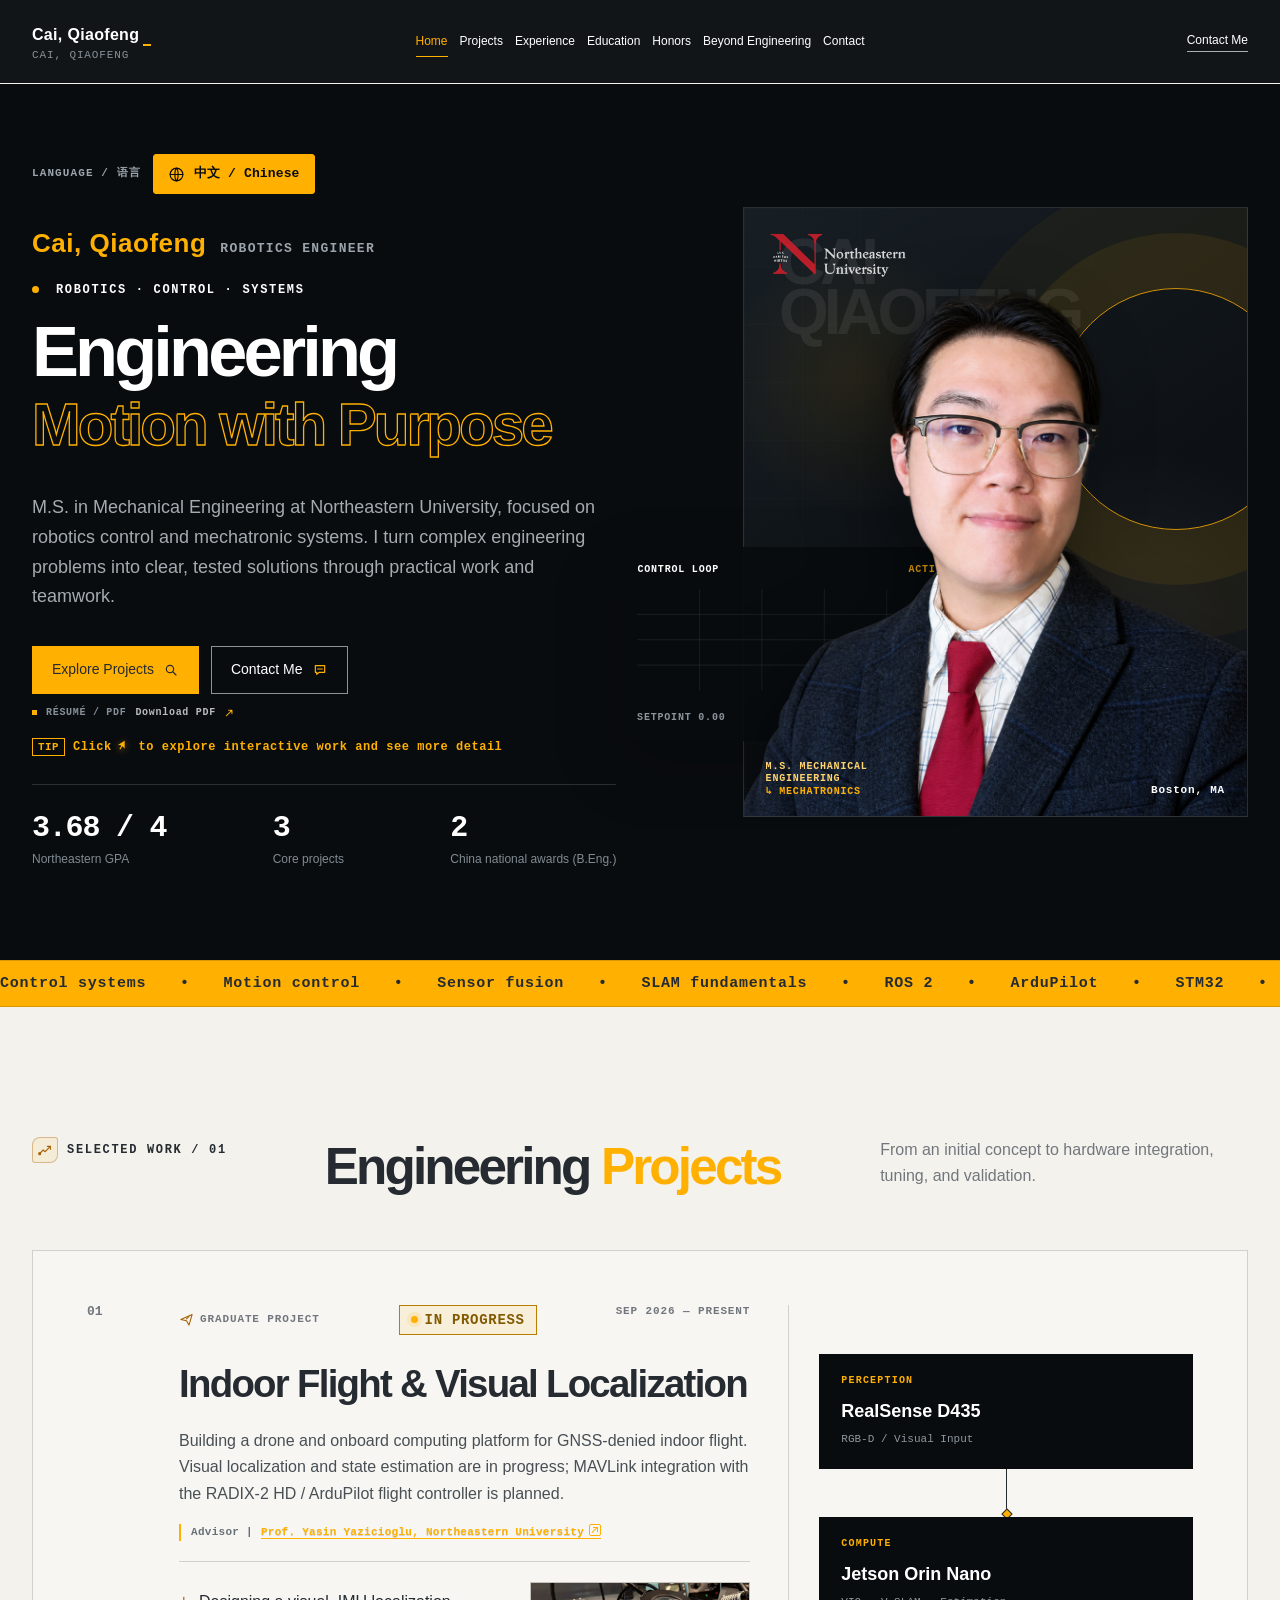
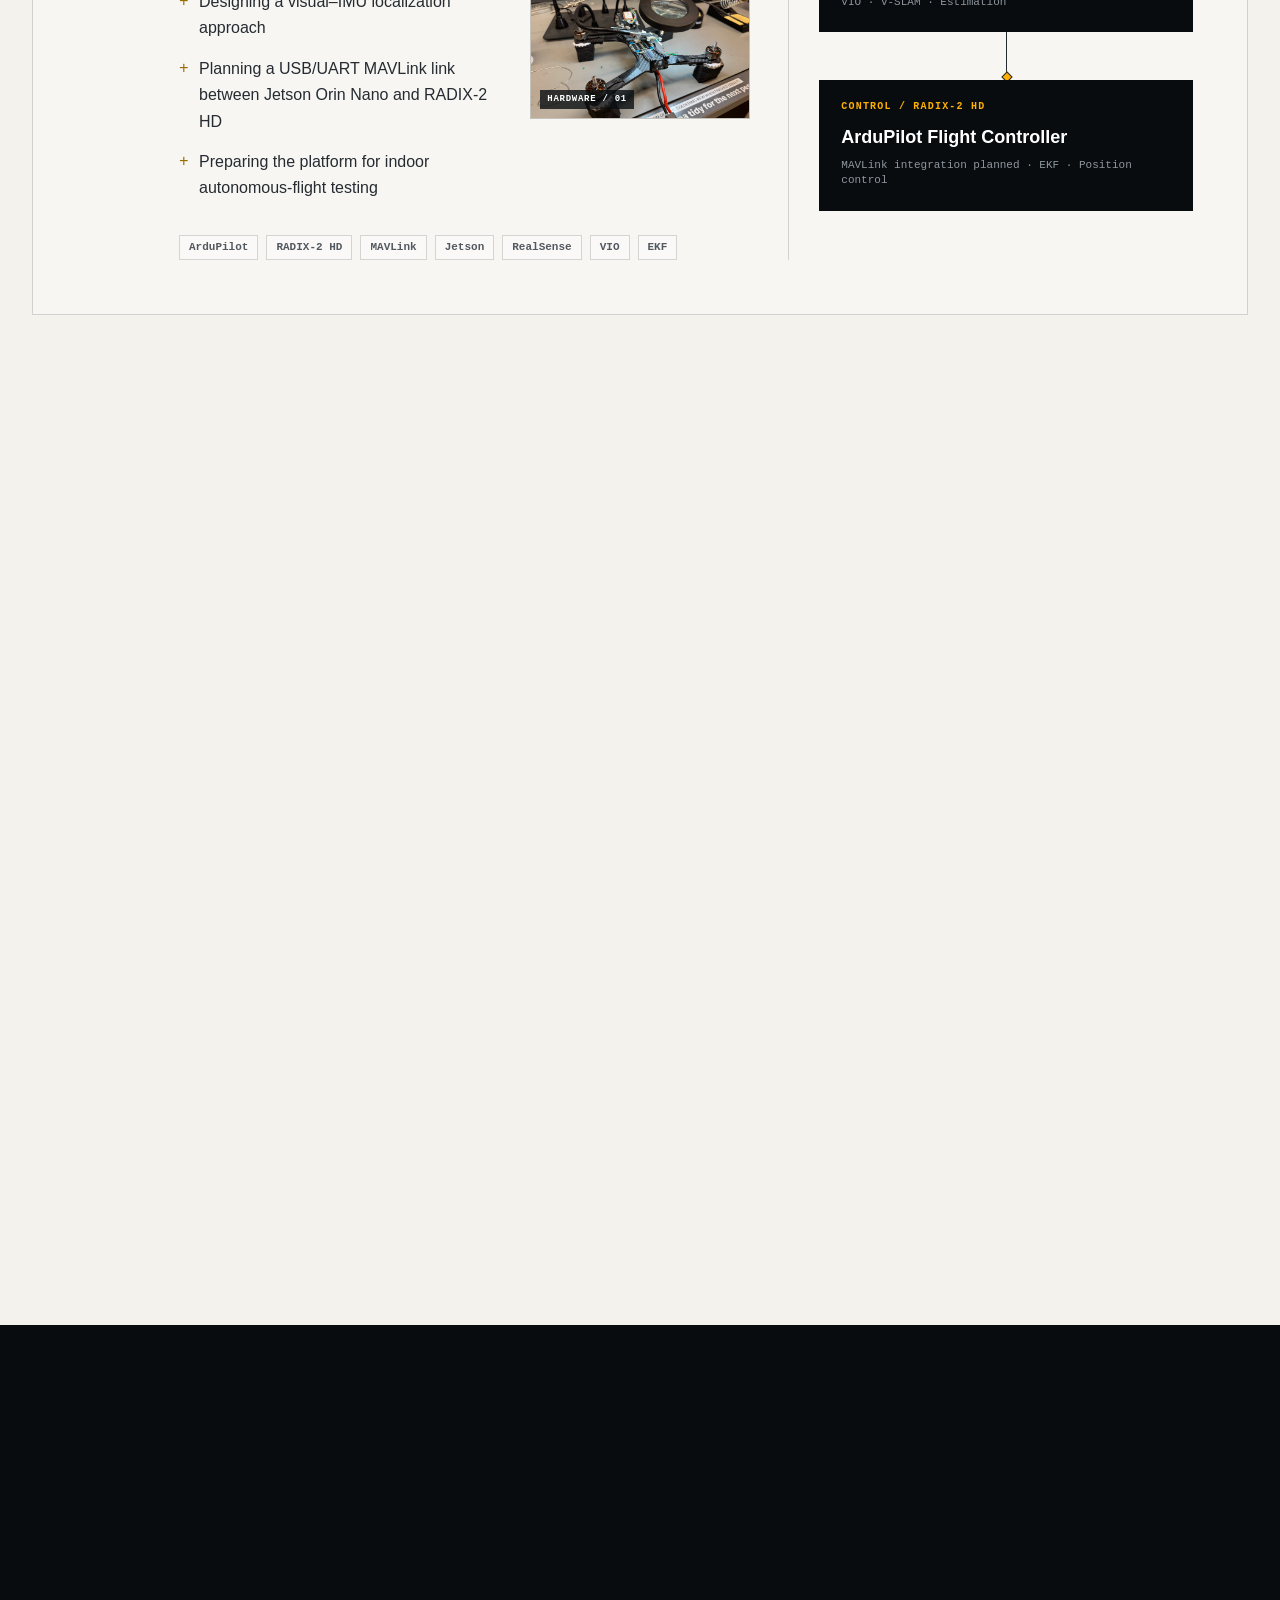
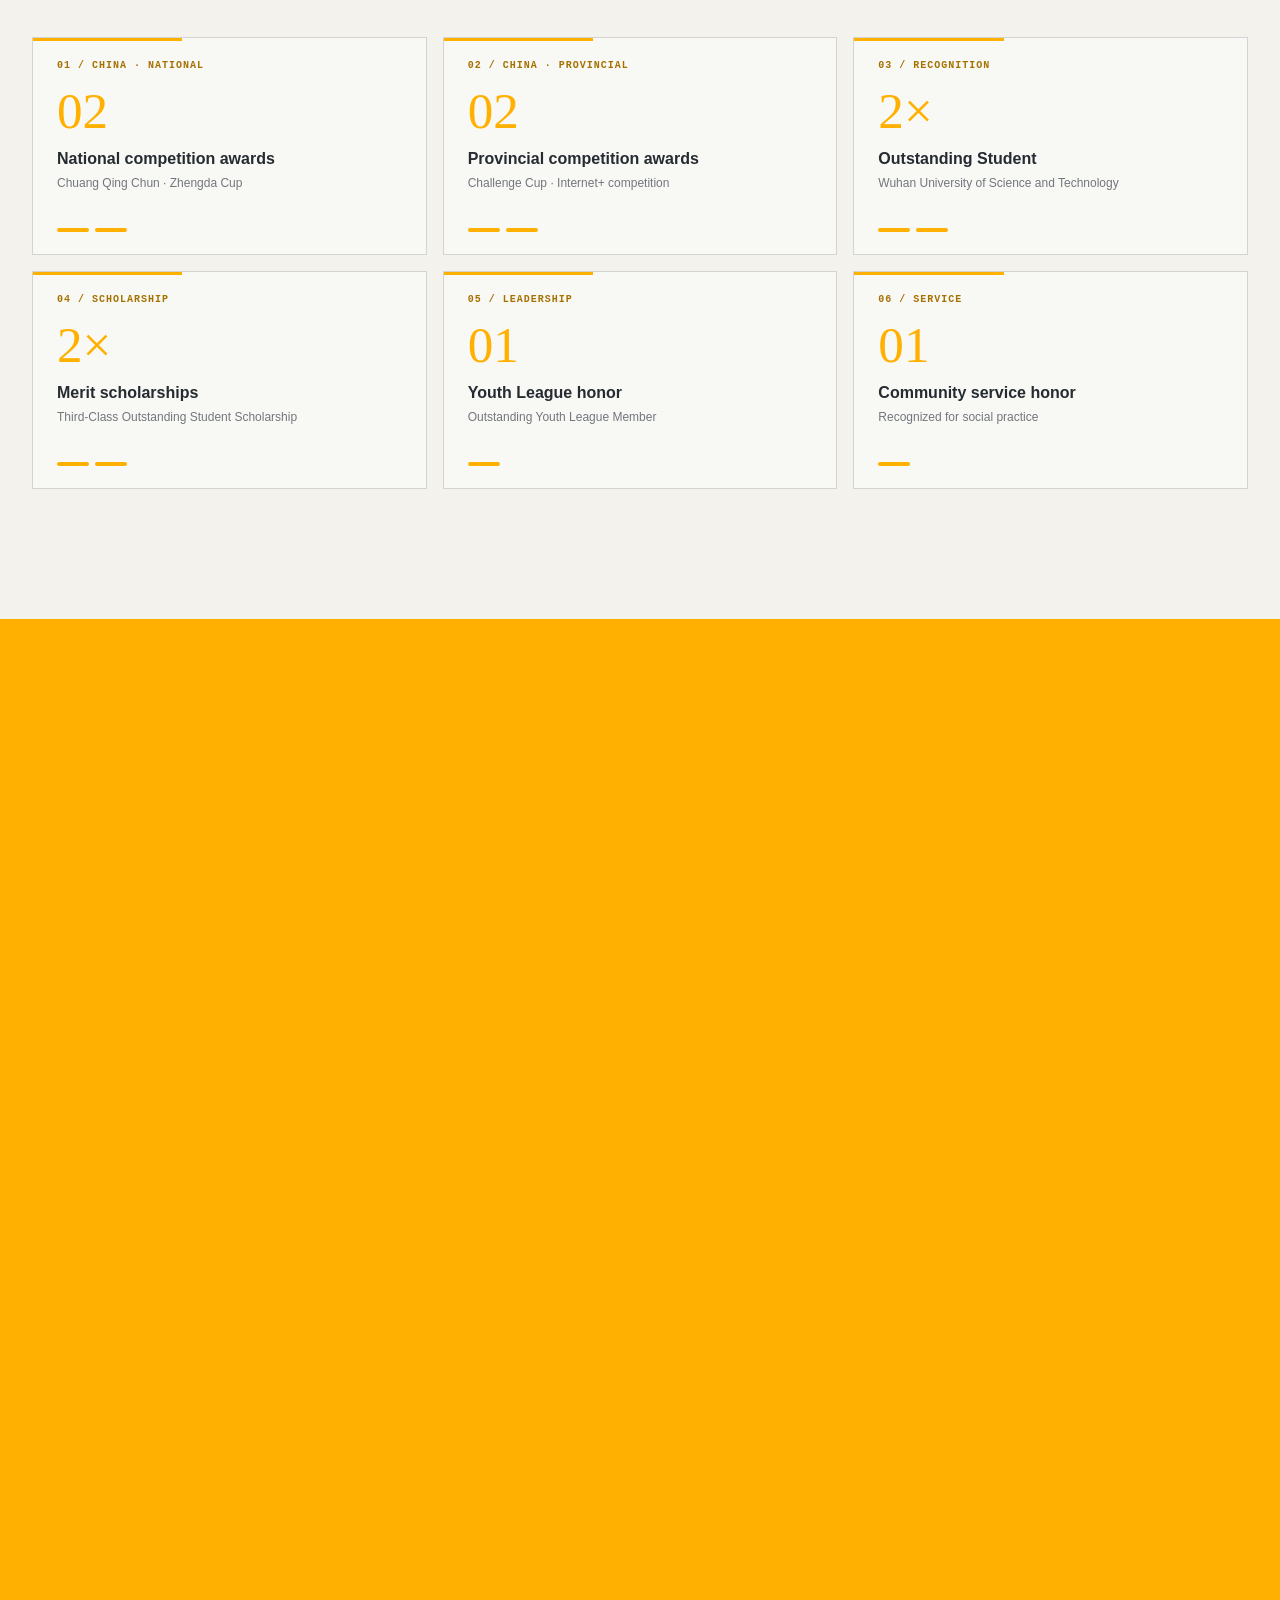
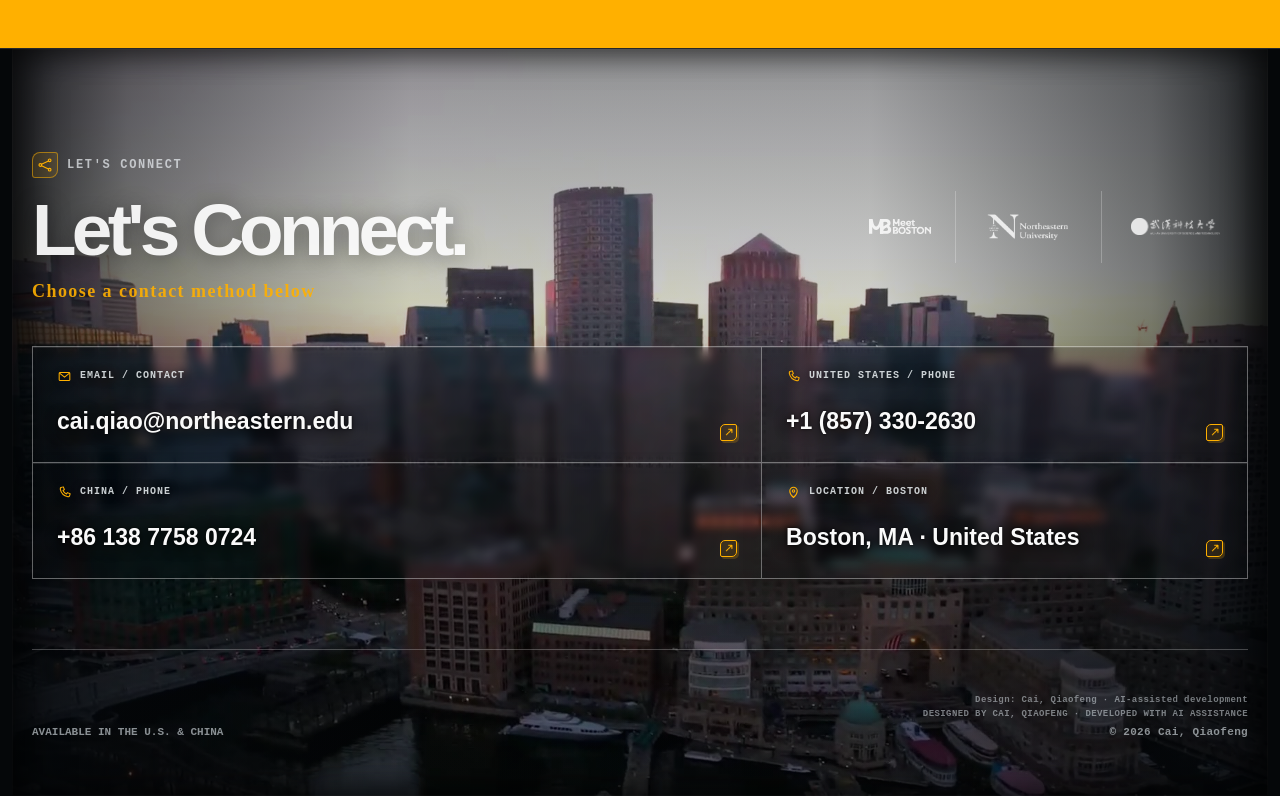
==== en.html @ ed55056d "Fit English honors context and quick facts on mobile" ====
<!DOCTYPE html>

<html lang="en">
<head>
<meta charset="utf-8"/>
<meta content="width=device-width, initial-scale=1" name="viewport"/>
<meta content="#0a0d10" name="theme-color"/>
<meta content="Robotics and engineering portfolio by Cai, Qiaofeng, featuring control systems and embedded hardware." name="description"/>
<title>Cai, Qiaofeng | Robotics Portfolio</title>
<link href="data:image/svg+xml,%3Csvg xmlns='http://www.w3.org/2000/svg' viewBox='0 0 64 64'%3E%3Crect width='64' height='64' rx='14' fill='%230a0d10'/%3E%3Cpath d='M14 38h12l6-20 7 28 5-16h7' fill='none' stroke='%23ffb000' stroke-width='5' stroke-linecap='round' stroke-linejoin='round'/%3E%3C/svg%3E" rel="icon" type="image/svg+xml"/>
<link href="styles.css?v=20261109-language-10" rel="stylesheet"/>
</head>
<body class="language-en">
<div aria-hidden="true" class="scroll-meter"><span></span></div>
<header class="topbar">
<a aria-label="Back to top" class="brand" href="#top">
<span><b class="brand-name">Cai, Qiaofeng</b><i>Cai, Qiaofeng</i></span>
</a>
<nav aria-label="Page navigation">
<a href="#top">Home</a>
<a href="#projects">Projects</a>
<a href="#experience">Experience</a>
<a href="#education">Education</a>
<a href="#awards">Honors</a>
<a href="#skills">Beyond Engineering</a>
<a href="#contact">Contact</a>
</nav>
<a class="contact-link" href="#contact">Contact Me</a>
</header>
<main id="top">
<section class="hero section-shell">
<div class="hero-copy reveal">
<div class="language-choice"><span class="language-choice-label">LANGUAGE / 语言</span><a aria-label="Switch to Chinese / 切换为中文" class="lang-switch" href="index.html" hreflang="zh-CN"><svg aria-hidden="true" viewbox="0 0 24 24"><circle cx="12" cy="12" r="9"></circle><path d="M3 12h18M12 3c-3 3-3 15 0 18M12 3c3 3 3 15 0 18"></path></svg><span>中文 / Chinese</span></a></div>
<p class="hero-name">Cai, Qiaofeng <span>ROBOTICS ENGINEER</span></p>
<p class="eyebrow"><span></span> ROBOTICS · CONTROL · SYSTEMS</p>
<h1>Engineering<br/><em>Motion with Purpose</em></h1>
<p class="hero-lead">M.S. in Mechanical Engineering at Northeastern University, focused on robotics control and mechatronic systems. I turn complex engineering problems into clear, tested solutions through practical work and teamwork.</p>
<div class="hero-actions">
<a class="button button-primary button-icon-link" href="#projects"><span>Explore Projects</span><svg aria-hidden="true" class="button-inline-icon" viewbox="0 0 24 24"><circle cx="10.5" cy="10.5" r="5.5"></circle><path d="m15 15 4.5 4.5"></path></svg></a>
<a aria-label="Jump to contact details" class="button button-ghost button-icon-link" href="#contact"><span>Contact Me</span><svg aria-hidden="true" class="button-inline-icon" viewbox="0 0 24 24"><path d="M5 5.5h14v10H11l-4 3v-3H5Z"></path><path d="M8.5 10.5h7"></path></svg></a>
</div>
<a aria-label="Download résumé PDF" class="resume-download" download="" href="assets/cai-qiaofeng-resume.pdf?v=f336150"><span>RÉSUMÉ / PDF</span><b>Download PDF</b></a>
<p class="hero-interaction-hint"><span class="hero-hint-label">TIP</span><span class="hero-hint-copy">Click<svg aria-hidden="true" class="hero-hint-cursor" viewbox="0 0 24 24"><path d="m5 3.5 13.5 8.5-6.2 1.4 3.3 5.6-2.7 1.6-3.4-5.7-4.5 4.5Z" transform="translate(24 0) scale(-1 1)"></path></svg> to explore interactive work and see more detail</span></p>
<dl class="quick-facts">
<div><dt>3.68 / 4</dt><dd>Northeastern GPA</dd></div>
<div><dt>3</dt><dd>Core projects</dd></div>
<div><dt>2</dt><dd>China national awards (B.Eng.)</dd></div>
</dl>
</div>
<div class="hero-visual reveal" data-delay="120">
<div class="portrait-stage">
<div aria-hidden="true" class="portrait-type"><span>CAI</span><span>QIAOFENG</span></div>
<img alt="Northeastern University" class="hero-school-mark" src="assets/northeastern-hero.png"/>
<div aria-hidden="true" class="portrait-grid"></div>
<img alt="Portrait of Cai, Qiaofeng" class="portrait-cutout" height="1254" src="assets/portrait-cutout.png?v=20260929-27" width="1254"/>
<div class="portrait-caption"><span>M.S. MECHANICAL ENGINEERING<br/><i>↳ MECHATRONICS</i></span><strong>Boston, MA</strong></div>
</div>
<div aria-hidden="true" class="telemetry-card">
<div class="telemetry-head"><span>CONTROL LOOP</span><b>ACTIVE</b></div>
<svg aria-label="Illustrative control-response curve" role="img" viewbox="0 0 320 104">
<path class="grid" d="M0 26H320M0 52H320M0 78H320M64 0V104M128 0V104M192 0V104M256 0V104"></path>
<path class="signal" d="M0 77 C20 77,24 16,44 20 S67 76,88 59 S111 35,132 48 S157 63,177 53 S202 44,222 50 S244 56,263 51 S287 48,320 51"></path>
</svg>
<div class="telemetry-foot"><span>SETPOINT 0.00</span><span>Δ 0.03</span></div>
</div>
</div>
</section>
<section aria-label="Technical keywords" class="ticker">
<div class="ticker-track">
<div class="ticker-group">Control systems <span>•</span> Motion control <span>•</span> Sensor fusion <span>•</span> SLAM fundamentals <span>•</span> ROS 2 <span>•</span> ArduPilot <span>•</span> STM32 <span>•</span> MATLAB / SIMULINK <span>•</span> EKF <span>•</span> IMU <span>•</span> English communication <span>•</span> Teamwork <span>•</span> Presentation design <span>•</span></div>
</div>
</section>
<section class="section-shell content-section" id="projects">
<div class="section-heading reveal">
<p class="eyebrow section-eyebrow"><span aria-hidden="true" class="section-icon"><svg viewbox="0 0 24 24"><path d="M4 17.5 9.2 12l3 2.6L20 6.5"></path><path d="M15.5 6.5H20V11"></path><circle cx="4" cy="17.5" r="1.5"></circle></svg></span>SELECTED WORK / 01</p>
<h2>Engineering <span class="accent-char">Projects</span></h2>
<p>From an initial concept to hardware integration, tuning, and validation.</p>
</div>
<article class="project project-featured reveal">
<div class="project-index">01</div>
<div class="project-copy">
<div class="project-meta"><span class="project-type-label"><svg aria-hidden="true" class="project-type-icon" viewbox="0 0 24 24"><path d="m3 12 18-8-5 17-4-7-9-2Z"></path><path d="m12 11 4-4"></path></svg>Graduate project</span><span class="status-chip">In progress</span><span>Sep 2026 — Present</span></div>
<h3>Indoor Flight &amp; Visual Localization</h3>
<p>Building a drone and onboard computing platform for GNSS-denied indoor flight. Visual localization and state estimation are in progress; MAVLink integration with the RADIX-2 HD / ArduPilot flight controller is planned.</p>
<p class="project-advisor"><span class="advisor-label">Advisor <span aria-hidden="true">|</span></span><a aria-label="View advisor profile" class="advisor-link" href="https://coe.northeastern.edu/people/yazicioglu-yasin/" rel="noopener" target="_blank">Prof. Yasin Yazicioglu, Northeastern University<span aria-hidden="true" class="advisor-action-label"></span></a></p>
<div class="project-detail-grid">
<div class="project-detail-copy">
<ul class="project-points">
<li>Designing a visual–IMU localization approach</li>
<li>Planning a USB/UART MAVLink link between Jetson Orin Nano and RADIX-2 HD</li>
<li>Preparing the platform for indoor autonomous-flight testing</li>
</ul>
</div>
<button aria-label="Open full-size drone photo" class="project-drone-photo" data-project-photo="" type="button">
<img alt="Indoor-flight drone platform on a workbench" loading="lazy" src="assets/project-drone-workbench.jpg"/>
<span aria-hidden="true">HARDWARE / 01</span>
</button>
</div>
<div class="tag-row"><span>ArduPilot</span><span>RADIX-2 HD</span><span>MAVLink</span><span>Jetson</span><span>RealSense</span><span>VIO</span><span>EKF</span></div>
</div>
<div aria-label="Portfolio image or section" class="system-map">
<div class="map-node map-camera"><div class="map-node-head"><small>PERCEPTION</small></div><strong>RealSense D435</strong><i>RGB-D / Visual Input</i></div>
<div class="map-link"><span></span></div>
<div class="map-node map-compute"><div class="map-node-head"><small>COMPUTE</small></div><strong>Jetson Orin Nano</strong><i>VIO · V-SLAM · Estimation</i></div>
<div class="map-link"><span></span></div>
<div class="map-node map-control"><div class="map-node-head"><small>CONTROL / RADIX-2 HD</small></div><strong>ArduPilot Flight Controller</strong><i>MAVLink integration planned · EKF · Position control</i></div>
</div>
</article>
<div class="project-grid">
<article class="project project-media reveal">
<div class="media-frame">
<video controls="" muted="" playsinline="" poster="assets/project-balance.jpg" preload="metadata">
<source src="assets/balance-demo.mp4" type="video/mp4"/>
</video>
<span class="media-label">REAL HARDWARE / DEMO</span>
</div>
<div class="project-copy compact">
<div class="project-meta"><span class="project-type-label"><svg aria-hidden="true" class="project-type-icon" viewbox="0 0 24 24"><path d="M4 15h16"></path><circle cx="7" cy="17" r="2"></circle><circle cx="17" cy="17" r="2"></circle><path d="M8 15 10 9h5l2 6M11 9V6h3"></path></svg>Personal project</span><span class="status-chip">In progress</span><span>02</span></div>
<h3>STM32 Two-Wheel Balancing<span class="robot-title-word">Robot</span></h3>
<p>Using a WHEELTEC B585 platform to study upright PD, speed PI, and steering control. Hardware tuning informs analysis of stability and residual oscillation; Kalman state estimation and autonomous navigation are planned extensions.</p>
<div class="tag-row"><span>STM32 / B585</span><span>PD / PI</span><span>Steering</span><span>Kalman (planned)</span></div>
<span aria-hidden="true" class="balance-stroke-fill"></span>
</div>
</article>
<article class="project project-code reveal" data-delay="100">
<div aria-hidden="true" class="loop-visual">
<div class="loop-label"><span>REFERENCE</span><b>1200 rpm</b></div>
<svg viewbox="0 0 520 220">
<path class="loop-grid" d="M0 44H520M0 88H520M0 132H520M0 176H520M104 0V220M208 0V220M312 0V220M416 0V220"></path>
<path class="loop-target" d="M0 156H84V62H520"></path>
<path class="loop-response" d="M0 156H84 C100 156,100 32,129 38 S157 84,183 67 S215 53,244 61 S280 65,313 62 S360 61,520 62"></path>
</svg>
<div class="loop-legend"><span><i class="target-dot"></i>Target</span><span><i class="response-dot"></i>Response</span></div>
</div>
<div class="project-copy compact">
<div class="project-meta"><span class="project-type-label"><svg aria-hidden="true" class="project-type-icon" viewbox="0 0 24 24"><path d="M7 7h8l2.5 3.5L15 14H7l-2.5-3.5Z"></path><path d="M12 4v3M12 14v6"></path><circle cx="12" cy="17.5" r="1.5"></circle></svg>Course project</span><span>03</span></div>
<h3>DC Motor Closed-Loop Control</h3>
<p>Used Simulink and Arduino for motor-control experiments, from system modeling and parameter tuning to hardware integration, comparing reference and measured responses.</p>
<div class="tag-row"><span>Simulink</span><span>Arduino</span><span>PID</span><span>HIL</span></div>
<div aria-label="Motor-control experiment images; click to enlarge" class="motor-evidence" role="group">
<span aria-hidden="true" class="motor-evidence-label">Test<br/><em>results</em></span>
<button aria-label="Simulink position-control model" class="motor-evidence-thumb" data-evidence-title="Simulink position-control model" data-motor-evidence="" type="button"><img alt="Simulink position-control model" loading="lazy" src="assets/motor-evidence/01-position-control-model.png"/><span aria-hidden="true">01</span></button>
<button aria-label="Potentiometer position response" class="motor-evidence-thumb" data-evidence-title="Potentiometer position response" data-motor-evidence="" type="button"><img alt="Potentiometer position response" loading="lazy" src="assets/motor-evidence/02-potentiometer-position.png"/><span aria-hidden="true">02</span></button>
<button aria-label="Signal Editor position response" class="motor-evidence-thumb" data-evidence-title="Signal Editor position response" data-motor-evidence="" type="button"><img alt="Signal Editor position response" loading="lazy" src="assets/motor-evidence/03-signal-editor-position.png"/><span aria-hidden="true">03</span></button>
<button aria-label="Motor model with error tracking" class="motor-evidence-thumb" data-evidence-title="Motor model with error tracking" data-motor-evidence="" type="button"><img alt="Motor model with error tracking" loading="lazy" src="assets/motor-evidence/04-error-tracking-model.png"/><span aria-hidden="true">04</span></button>
<button aria-label="Potentiometer input and motor speed" class="motor-evidence-thumb" data-evidence-title="Potentiometer input and motor speed" data-motor-evidence="" type="button"><img alt="Potentiometer input and motor speed" loading="lazy" src="assets/motor-evidence/05-potentiometer-speed.png"/><span aria-hidden="true">05</span></button>
<button aria-label="Signal Editor input and speed response" class="motor-evidence-thumb" data-evidence-title="Signal Editor input and speed response" data-motor-evidence="" type="button"><img alt="Signal Editor input and speed response" loading="lazy" src="assets/motor-evidence/06-signal-editor-speed.png"/><span aria-hidden="true">06</span></button>
<button aria-label="Simscape closed-loop model" class="motor-evidence-thumb" data-evidence-title="Simscape closed-loop model" data-motor-evidence="" type="button"><img alt="Simscape closed-loop model" loading="lazy" src="assets/motor-evidence/07-simscape-closed-loop.png"/><span aria-hidden="true">07</span></button>
<button aria-label="Simscape speed-control model" class="motor-evidence-thumb" data-evidence-title="Simscape speed-control model" data-motor-evidence="" type="button"><img alt="Simscape speed-control model" loading="lazy" src="assets/motor-evidence/08-simscape-speed-model.png"/><span aria-hidden="true">08</span></button>
</div>
</div>
</article>
</div>
</section>
<section class="experience-section" id="experience">
<div class="section-shell">
<div class="section-heading light reveal">
<p class="eyebrow section-eyebrow"><span aria-hidden="true" class="section-icon"><svg viewbox="0 0 24 24"><path d="M5 19V8.5l7-4 7 4V19"></path><path d="M3 19h18M8 12h8M8 15h8"></path><path d="M10 8h4"></path></svg></span>INTERNSHIP / 02</p>
<h2>Industry <span class="accent-char">Experience</span></h2>
<p class="experience-summary"><span class="experience-chip">Engineering internship</span><span class="experience-company">Nanjing Future Brain Technology Co., Ltd.</span><span class="experience-date">· 2025.05 — 08</span></p>
</div>
<div class="experience-layout">
<div class="experience-gallery reveal">
<figure class="gallery-main">
<img alt="Multirotor drone during testing" loading="lazy" src="assets/internship-drone.jpg"/>
<figcaption>Multirotor integration and ground testing</figcaption>
</figure>
<figure class="gallery-detail">
<img alt="Pixhawk flight controller and wiring" loading="lazy" src="assets/internship-pixhawk.jpg"/>
<figcaption>Pixhawk interfaces and wiring inspection</figcaption>
</figure>
</div>
<div class="experience-copy reveal" data-delay="120">
<h3>Drone &amp; Mobile-Platform Integration Testing</h3>
<p>Contributed to integration and testing of a solar-panel cleaning drone and built a mobile-robot test platform, supporting flight tuning, sensor connections, data collection, and test records.</p>
<div class="experience-list">
<div tabindex="0"><b>01</b><span>PX4 flight controller and PID tuning</span></div>
<div tabindex="0"><b>02</b><span>IMU, motor driver, and sensor integration</span></div>
<div tabindex="0"><b>03</b><span>Visual edge-localization module testing</span></div>
<div tabindex="0"><b>04</b><span>System validation and test documentation</span></div>
</div>
</div>
</div>
</div>
</section>
<section class="section-shell content-section education-section" id="education">
<div class="section-heading reveal">
<p class="eyebrow section-eyebrow"><span aria-hidden="true" class="section-icon"><svg viewbox="0 0 24 24"><path d="M4 5.5c3.5-1.4 6.1-.8 8 1.1 1.9-1.9 4.5-2.5 8-1.1v13c-3.2-1.2-5.8-.7-8 1.1-2.2-1.8-4.8-2.3-8-1.1Z"></path><path d="M12 6.6v13"></path></svg></span>EDUCATION / 03</p>
<h2>Education &amp; <span class="accent-char">Skills</span></h2>
</div>
<div class="education-grid">
<article class="school-card school-primary reveal">
<video aria-hidden="true" autoplay="" class="education-video" data-src="assets/northeastern-education-loop.mp4" loop="" muted="" playsinline="" poster="assets/northeastern-paws-poster.jpg" preload="metadata" tabindex="-1" webkit-playsinline="true" x-webkit-airplay="allow" x5-playsinline="true" x5-video-player-fullscreen="false" x5-video-player-type="h5"></video>
<div class="school-brand"><img alt="Northeastern University" src="assets/northeastern-hero.png"/></div>
<img alt="Portfolio image or section" class="education-mascot" loading="lazy" src="assets/education-mascot.png"/>
<div class="school-name-row"><p class="school-name-cn">Northeastern University · Boston, MA</p><a class="school-website" href="https://www.northeastern.edu/" rel="noopener" target="_blank">University website</a></div>
<div class="school-ranks">
<span>U.S. News 2027 · National Universities, tied #42</span>
<span>U.S. News 2026 · Graduate Engineering, #34</span>
</div>
<h3>M.S. Mechanical Engineering <small>M.S. Mechanical Engineering</small></h3>
<p class="degree-focus">Mechatronics concentration</p>
<div class="school-row"><span>2024 — 2026 · Boston, MA</span><strong class="gpa-mark">GPA 3.68 / 4 <button class="transcript-link" data-image="assets/transcript-side-by-side.png" type="button">View transcript</button></strong></div>
<div class="course-list">
<span>Control Systems Engineering</span>
<span>Robot Mechanics and Control</span>
<span>Mechatronic Systems</span>
<span>Math Methods for Mechanical Engineering</span>
<span>Mobile Robotics</span>
<span>Electric Drives</span>
<span class="course-current">Robotic Navigation &amp; Sensing <i>In progress</i></span>
</div>
</article>
<article class="school-card school-undergrad reveal" data-delay="80">
<div class="wust-brand"><img alt="Wuhan University of Science and Technology" src="assets/wust-logo.png"/></div>
<p class="wust-name"><span>Wuhan University of Science and Technology</span><span>Wuhan University of Science and Technology</span></p>
<h3>B.Eng. Civil Engineering <small>B.Eng. in Civil Engineering</small></h3>
<div class="school-row"><span>2019 — 2023 · Wuhan</span><strong>Undergraduate</strong></div>
<p class="school-note">Led work across campus media, department and class organizations, building skills in editorial planning, cross-team communication, and project delivery. Applied these skills in competitions, volunteer work, and engineering presentations.</p>
<div aria-label="Undergraduate leadership roles" class="undergrad-roles">
<span>Deputy Director, Campus TV</span><span>Department Communications Officer</span><span>Class Organization Officer</span>
</div>
<div aria-label="Undergraduate achievements" class="undergrad-proof">
<div><strong>2</strong><span>China national awards (B.Eng.)</span></div>
<div><strong>2</strong><span>China provincial awards</span></div>
<div><strong>2×</strong><span>Outstanding student</span></div>
<div><strong>2×</strong><span>Merit scholarships</span></div>
</div>
<div class="engagement-line">
<b>Community</b>
<span>2019 Wuhan Women's Half Marathon volunteer · 2021 rural community program · 2023 Wuhan Marathon volunteer</span>
</div>
</article>
</div>
<section aria-labelledby="coursework-title" class="coursework-panel reveal">
<div class="coursework-heading">
<p class="eyebrow section-eyebrow"><span aria-hidden="true" class="section-icon"><svg viewbox="0 0 24 24"><path d="M4 17.5h16M5 14l4-3.5 3 1.8L19 6"></path><path d="M4 5.5v12"></path><circle cx="19" cy="6" r="1.5"></circle></svg></span>COURSE RESULTS / EECE 5550</p>
<div>
<h3 id="coursework-title">Mobile Robotics <span class="coursework-title-tail">Course Results</span></h3>
<p class="coursework-course">EECE 5550 · Mobile Robotics · MATLAB / Python</p>
</div>
<p class="coursework-lede">Algorithm results from coursework: occupancy-grid planning, 3D point-cloud registration, and state-estimation visualization.</p>
</div>
<div aria-label="Coursework topics" class="coursework-concepts">
<span class="coursework-concept"><svg aria-hidden="true" viewbox="0 0 24 24"><circle cx="4" cy="18" r="1.7"></circle><circle cx="20" cy="5" r="1.7"></circle><path d="M5.5 17.3 9.2 12.6l3 2.2 4.1-6.2h2"></path></svg><b>Path planning</b></span>
<span class="coursework-concept"><svg aria-hidden="true" viewbox="0 0 24 24"><path d="M12 3v18M3 12h18"></path><circle cx="12" cy="12" r="3.2"></circle><path d="m6 7 1.3 1.3M18 16.8l-1.3-1.3M18 7.2l-1.3 1.3M6 16.8l1.3-1.3"></path></svg><b>Point-cloud registration</b></span>
<span class="coursework-concept"><svg aria-hidden="true" viewbox="0 0 24 24"><path d="M4 17.5h16M5 14l4-3.5 3 1.8L19 6"></path><path d="M4 5.5v12"></path><circle cx="19" cy="6" r="1.5"></circle></svg><b>State estimation</b></span>
</div>
<div aria-label="Robotics coursework results; click to enlarge" class="coursework-grid">
<button aria-label="A* occupancy-grid path" class="coursework-card" data-coursework-result="" data-coursework-title="A* occupancy-grid path" type="button">
<span class="coursework-figure"><img alt="A* occupancy-grid path" loading="lazy" src="assets/coursework/astar-occupancy-grid.png"/></span>
<span class="coursework-kicker">PATH PLANNING / A*</span>
<strong>A* Occupancy-Grid Path Planning</strong>
<small>Search from start to goal on an occupancy grid</small>
</button>
<button aria-label="PRM occupancy-grid path" class="coursework-card" data-coursework-result="" data-coursework-title="PRM occupancy-grid path" type="button">
<span class="coursework-figure"><img alt="PRM occupancy-grid path" loading="lazy" src="assets/coursework/prm-final-path.png"/></span>
<span class="coursework-kicker">PROBABILISTIC ROADMAP / PRM</span>
<strong>PRM Probabilistic Roadmap Planning</strong>
<small>A feasible path through the same map</small>
</button>
<button aria-label="ICP 3D point-cloud registration" class="coursework-card" data-coursework-result="" data-coursework-title="ICP 3D point-cloud registration" type="button">
<span class="coursework-figure"><img alt="ICP 3D point-cloud registration" loading="lazy" src="assets/coursework/icp-clean.png"/></span>
<span class="coursework-kicker">POINT-CLOUD REGISTRATION / ICP</span>
<strong>ICP 3D Point-Cloud Registration</strong>
<small>Visualization of two registered point clouds</small>
</button>
</div>
<button aria-label="EKF trajectory estimate and uncertainty" class="coursework-support" data-coursework-result="" data-coursework-title="EKF trajectory estimate and uncertainty" type="button">
<span class="coursework-support-thumb"><img alt="" aria-hidden="true" loading="lazy" src="assets/coursework/ekf-clean.png"/></span>
<span><b>SUPPORTING RESULT · EKF</b><strong>Trajectory Estimate &amp; Uncertainty</strong><small>Simulated ground truth, EKF estimate, and 3σ uncertainty bounds</small></span>
<i aria-hidden="true" class="coursework-support-arrow"></i>
</button>
<p class="coursework-source-note">Based on EECE 5550 Mobile Robotics coursework using course-provided maps and experimental data for algorithm implementation and visualization.</p>
</section>
</section>
<section class="section-shell content-section awards-section" id="awards">
<div class="section-heading reveal">
<p class="eyebrow section-eyebrow"><span aria-hidden="true" class="section-icon"><svg viewbox="0 0 24 24"><circle cx="12" cy="8.5" r="4.5"></circle><path d="m9 12-2 8 5-2 5 2-2-8"></path><path d="m10.2 8.5 1.2 1.2 2.4-2.5"></path></svg></span>UNDERGRADUATE RECOGNITION / 04</p>
<h2>Undergraduate <span class="accent-char">Honors</span></h2>
<div class="awards-summary">
<span class="leadership-marker">LEADERSHIP / COLLABORATION</span>
<p>Undergraduate competition, scholarship, and recognition in China that reflect sustained effort and leadership.</p>
</div>
</div>

<div aria-label="Undergraduate honors in China at a glance" class="honors-dashboard">
<article class="honors-metric"><span class="honors-metric-index">01 / CHINA · NATIONAL</span><strong>02</strong><h3>National competition awards</h3><p>Chuang Qing Chun · Zhengda Cup</p><span aria-hidden="true" class="honors-pips"><i></i><i></i></span></article>
<article class="honors-metric"><span class="honors-metric-index">02 / CHINA · PROVINCIAL</span><strong>02</strong><h3>Provincial competition awards</h3><p>Challenge Cup · Internet+ competition</p><span aria-hidden="true" class="honors-pips"><i></i><i></i></span></article>
<article class="honors-metric"><span class="honors-metric-index">03 / RECOGNITION</span><strong>2×</strong><h3>Outstanding Student</h3><p>Wuhan University of Science and Technology</p><span aria-hidden="true" class="honors-pips"><i></i><i></i></span></article>
<article class="honors-metric"><span class="honors-metric-index">04 / SCHOLARSHIP</span><strong>2×</strong><h3>Merit scholarships</h3><p>Third-Class Outstanding Student Scholarship</p><span aria-hidden="true" class="honors-pips"><i></i><i></i></span></article>
<article class="honors-metric"><span class="honors-metric-index">05 / LEADERSHIP</span><strong>01</strong><h3>Youth League honor</h3><p>Outstanding Youth League Member</p><span aria-hidden="true" class="honors-pips"><i></i></span></article>
<article class="honors-metric"><span class="honors-metric-index">06 / SERVICE</span><strong>01</strong><h3>Community service honor</h3><p>Recognized for social practice</p><span aria-hidden="true" class="honors-pips"><i></i></span></article>
</div>


</section>
<section class="communication-section" id="skills">
<div class="section-shell communication-grid">
<div class="communication-title reveal">
<p class="eyebrow section-eyebrow"><span aria-hidden="true" class="section-icon"><svg viewbox="0 0 24 24"><path d="m6 18 1.6-5.4L16.8 3.4l3.8 3.8-9.2 9.2Z"></path><path d="m14.8 5.4 3.8 3.8M5 20h8"></path></svg></span>BEYOND ENGINEERING / 05</p>
<h2>Clear Ideas. Strong Teams.<br/><em>Thoughtful Design.</em></h2>
</div>
<div class="communication-cards reveal" data-delay="100">
<article class="communication-ppt">
<span>Visual design<br/>VISUAL</span>
<h3>Presentation Design &amp; Storytelling</h3>
<p>Designed a presentation for a participant on CCTV Finance, turning complex ideas into clear, polished visuals.<a aria-label="Portfolio image or section" class="cctv-credit-link" href="https://tv.cctv.com/2020/12/25/VIDEB2uKulIHW8Iu65laqCeZ201225.shtml" rel="noopener noreferrer" target="_blank">View CCTV feature<span aria-hidden="true"></span></a></p>
<div aria-label="Presentation samples" class="ppt-samples">
<button aria-controls="ppt-gallery-dialog-1" aria-haspopup="dialog" class="ppt-sample ppt-sample-ready" data-ppt-gallery-open="ppt-1" type="button">
<img alt="Presentation slide 01" loading="lazy" src="assets/ppt-ev-bike-01.png"/>
<span class="ppt-sample-index">PPT SAMPLE 01</span>
<strong>EV Bikes<br/>Product Design Presentation</strong>
<small>11 slides · Open gallery</small>
<i aria-hidden="true"></i>
</button>
<button aria-controls="ppt-gallery-dialog-2" aria-haspopup="dialog" class="ppt-sample ppt-sample-ready ppt-sample-twitter" data-ppt-gallery-open="ppt-2" type="button">
<img alt="Presentation slide 01" loading="lazy" src="assets/ppt-twitter-ftc-01.png"/>
<span class="ppt-sample-index">PPT SAMPLE 02</span>
<strong>Twitter / FTC<br/>Ethics Presentation</strong>
<small>10 slides · Open gallery</small>
<i aria-hidden="true"></i>
</button>
</div>
</article>
<article><span>Leadership<br/>LEADERSHIP</span><h3>Student Leadership &amp; Team Delivery</h3><p>Served as Deputy Director of Campus TV and in department and class leadership roles, coordinating content, communication, and delivery.</p></article>
<article><span>Teamwork<br/>COLLABORATION</span><h3>Competitions &amp; Community Work</h3><p>Participated in national and provincial competitions, a rural community program, and two marathon volunteer teams.</p></article>
</div>
</div>
<div class="section-shell interest-strip reveal">
<span class="interest-label">Interests<br/><i>INTERESTS</i></span>
<div class="interest-list">
<button aria-controls="photo-gallery" aria-expanded="false" class="interest-trigger" type="button">Photography</button><a class="interest-link" href="https://music.163.com/#/artist?id=52048987" rel="noopener" target="_blank">Music production</a><span>Badminton</span><span>Volleyball</span><span>Soccer</span><span>Fitness</span>
</div>
<div class="photo-gallery" hidden="" id="photo-gallery">
<figure><img alt="Neah Bay, Washington" src="assets/photo-01.jpg"/><figcaption>Neah Bay, WA</figcaption></figure>
<figure><img alt="Neah Bay, Washington" src="assets/photo-03.jpg"/><figcaption>Neah Bay, WA</figcaption></figure>
<figure><img alt="Cape Flattery, Washington" src="assets/photo-02.jpg"/><figcaption>Cape Flattery, WA</figcaption></figure>
<figure><img alt="Cape Flattery, Washington" src="assets/photo-04.jpg"/><figcaption>Cape Flattery, WA</figcaption></figure>
</div>
</div>
</section>
<section class="contact-section" id="contact">
<div class="contact-video-stage">
<video aria-hidden="true" autoplay="" class="contact-video" data-src="assets/boston-contact-fhd-clean.mp4" loop="" muted="" playsinline="" poster="assets/boston-contact-poster.jpg" preload="metadata" tabindex="-1" webkit-playsinline="true" x-webkit-airplay="allow" x5-playsinline="true" x5-video-player-fullscreen="false" x5-video-player-type="h5"></video>
<div class="contact-video-content section-shell">
<div class="contact-heading">
<div class="contact-heading-copy">
<p class="eyebrow section-eyebrow"><span aria-hidden="true" class="section-icon"><svg viewbox="0 0 24 24"><circle cx="5" cy="12" r="2"></circle><circle cx="19" cy="5" r="2"></circle><circle cx="19" cy="19" r="2"></circle><path d="m6.8 11 10.4-5M6.8 13l10.4 5"></path></svg></span>LET'S CONNECT</p>
<h2>Let's Connect.</h2>
<div aria-hidden="true" class="contact-click-hints"><span>Choose a contact method below</span></div>
</div>
<aside aria-label="Boston and university marks" class="contact-affiliations">
<div class="contact-logo-rail">
<span class="contact-logo contact-logo-meet"><img alt="Meet Boston" src="assets/meet-boston-logo.svg"/></span>
<span class="contact-logo contact-logo-northeastern"><img alt="Northeastern University" src="assets/northeastern-logo.png"/></span>
<span class="contact-logo contact-logo-wust"><img alt="Wuhan University of Science and Technology" src="assets/wust-logo.png"/></span>
</div>
</aside>
</div>
<div class="contact-links">
<a class="contact-email" href="mailto:cai.qiao@northeastern.edu"><small><svg aria-hidden="true" class="contact-detail-icon" viewbox="0 0 24 24"><rect height="13" rx="1.5" width="17" x="3.5" y="5.5"></rect><path d="m4.5 7 7.5 6 7.5-6"></path></svg>EMAIL / CONTACT</small><strong>cai.qiao@northeastern.edu</strong><span aria-hidden="true" class="contact-action-label"></span></a>
<a href="tel:+18573302630"><small><svg aria-hidden="true" class="contact-detail-icon" viewbox="0 0 24 24"><path d="M7 3.8 10 3l1.8 4.3-2.2 1.5c1.1 2.5 3.1 4.5 5.6 5.6l1.5-2.2 4.3 1.8-.8 3c-.3 1.2-1.5 2-2.7 1.8C10.7 17.4 6.6 13.3 5.2 6.5 5 5.3 5.8 4.1 7 3.8Z"></path></svg>UNITED STATES / PHONE</small><strong>+1 (857) 330-2630</strong><span aria-hidden="true" class="contact-action-label"></span></a>
<a href="tel:+8613877580724"><small><svg aria-hidden="true" class="contact-detail-icon" viewbox="0 0 24 24"><path d="M7 3.8 10 3l1.8 4.3-2.2 1.5c1.1 2.5 3.1 4.5 5.6 5.6l1.5-2.2 4.3 1.8-.8 3c-.3 1.2-1.5 2-2.7 1.8C10.7 17.4 6.6 13.3 5.2 6.5 5 5.3 5.8 4.1 7 3.8Z"></path></svg>CHINA / PHONE</small><strong>+86 138 7758 0724</strong><span aria-hidden="true" class="contact-action-label"></span></a>
<a class="contact-location" href="https://www-boston-gov.translate.goog/visiting-boston?_x_tr_sl=en&amp;_x_tr_tl=zh-CN&amp;_x_tr_hl=en" rel="noopener" target="_blank"><small><svg aria-hidden="true" class="contact-detail-icon" viewbox="0 0 24 24"><path d="M12 20s6-5.2 6-10.4a6 6 0 1 0-12 0C6 14.8 12 20 12 20Z"></path><circle cx="12" cy="9.5" r="2"></circle></svg>LOCATION / BOSTON</small><strong>Boston, MA · United States</strong><span aria-hidden="true" class="contact-action-label"></span></a>
</div>
<div class="contact-meta">
<span class="contact-availability">AVAILABLE IN THE U.S. &amp; CHINA</span>
<div class="contact-meta-right">
<span class="contact-credit"><span>Design: Cai, Qiaofeng · AI-assisted development</span><span>DESIGNED BY CAI, QIAOFENG · DEVELOPED WITH AI ASSISTANCE</span></span>
<span class="contact-signature">© 2026 Cai, Qiaofeng</span>
</div>
</div>
</div>
</div>
</section>
</main>
<dialog aria-label="Image preview" class="certificate-dialog">
<button aria-label="Close preview" class="dialog-close">×</button>
<div class="dialog-gallery">
<button aria-label="Previous image" class="dialog-gallery-control dialog-gallery-previous" type="button">‹</button>
<img alt="Portfolio image or section" src=""/>
<button aria-label="Next image" class="dialog-gallery-control dialog-gallery-next" type="button">›</button>
<p aria-live="polite" class="dialog-gallery-count"></p>
</div>
</dialog>
<dialog aria-labelledby="ppt-dialog-title-1" class="ppt-dialog is-grid-view" id="ppt-gallery-dialog-1">
<div class="ppt-dialog-shell">
<header class="ppt-dialog-header">
<div>
<p>PPT SAMPLE 01 / 11 SLIDES</p>
<h2 id="ppt-dialog-title-1">EV Bikes · Product Design Presentation</h2>
</div>
<div class="ppt-dialog-actions">
<button class="ppt-dialog-back" type="button">Back to grid</button>
<button aria-label="Close preview" class="ppt-dialog-close" type="button">×</button>
</div>
</header>
<div class="ppt-dialog-canvas">
<div aria-label="Presentation slide 01" class="ppt-slide-grid">
<button class="ppt-slide" data-slide="assets/ppt-ev-bike-01.png" data-slide-alt="EV Bikes 产品设计汇报，第 1 页" type="button"><img alt="Presentation slide 01" loading="lazy" src="assets/ppt-ev-bike-01.png"/><span>01</span></button>
<button class="ppt-slide" data-slide="assets/ppt-ev-bike-02.png" data-slide-alt="EV Bikes 产品设计汇报，第 2 页" type="button"><img alt="Presentation slide 02" loading="lazy" src="assets/ppt-ev-bike-02.png"/><span>02</span></button>
<button class="ppt-slide" data-slide="assets/ppt-ev-bike-03.png" data-slide-alt="EV Bikes 产品设计汇报，第 3 页" type="button"><img alt="Presentation slide 03" loading="lazy" src="assets/ppt-ev-bike-03.png"/><span>03</span></button>
<button class="ppt-slide" data-slide="assets/ppt-ev-bike-04.png" data-slide-alt="EV Bikes 产品设计汇报，第 4 页" type="button"><img alt="Presentation slide 04" loading="lazy" src="assets/ppt-ev-bike-04.png"/><span>04</span></button>
<button class="ppt-slide" data-slide="assets/ppt-ev-bike-05.png" data-slide-alt="EV Bikes 产品设计汇报，第 5 页" type="button"><img alt="Presentation slide 05" loading="lazy" src="assets/ppt-ev-bike-05.png"/><span>05</span></button>
<button class="ppt-slide" data-slide="assets/ppt-ev-bike-06.png" data-slide-alt="EV Bikes 产品设计汇报，第 6 页" type="button"><img alt="Presentation slide 06" loading="lazy" src="assets/ppt-ev-bike-06.png"/><span>06</span></button>
<button class="ppt-slide" data-slide="assets/ppt-ev-bike-07.png" data-slide-alt="EV Bikes 产品设计汇报，第 7 页" type="button"><img alt="Presentation slide 07" loading="lazy" src="assets/ppt-ev-bike-07.png"/><span>07</span></button>
<button class="ppt-slide" data-slide="assets/ppt-ev-bike-08.png" data-slide-alt="EV Bikes 产品设计汇报，第 8 页" type="button"><img alt="Presentation slide 08" loading="lazy" src="assets/ppt-ev-bike-08.png"/><span>08</span></button>
<button class="ppt-slide" data-slide="assets/ppt-ev-bike-09.png" data-slide-alt="EV Bikes 产品设计汇报，第 9 页" type="button"><img alt="Presentation slide 09" loading="lazy" src="assets/ppt-ev-bike-09.png"/><span>09</span></button>
<button class="ppt-slide" data-slide="assets/ppt-ev-bike-10.png" data-slide-alt="EV Bikes 产品设计汇报，第 10 页" type="button"><img alt="Presentation slide 10" loading="lazy" src="assets/ppt-ev-bike-10.png"/><span>10</span></button>
<button class="ppt-slide" data-slide="assets/ppt-ev-bike-11.png" data-slide-alt="EV Bikes 产品设计汇报，第 11 页" type="button"><img alt="Presentation slide 11" loading="lazy" src="assets/ppt-ev-bike-11.png"/><span>11</span></button>
</div>
<figure aria-live="polite" class="ppt-dialog-stage">
<button aria-label="Previous image" class="ppt-stage-nav ppt-stage-previous" type="button">‹</button>
<img alt="" src=""/>
<button aria-label="Next image" class="ppt-stage-nav ppt-stage-next" type="button">›</button>
<figcaption><span class="ppt-stage-number"></span><span>Swipe or use arrows · Click image to return</span></figcaption>
</figure>
</div>
<p class="ppt-dialog-hint">Grid view · Click any slide to enlarge</p>
</div>
</dialog>
<dialog aria-labelledby="ppt-dialog-title-2" class="ppt-dialog is-grid-view" id="ppt-gallery-dialog-2">
<div class="ppt-dialog-shell">
<header class="ppt-dialog-header">
<div>
<p>PPT SAMPLE 02 / 10 SLIDES</p>
<h2 id="ppt-dialog-title-2">Twitter / FTC · Ethics Presentation</h2>
</div>
<div class="ppt-dialog-actions">
<button class="ppt-dialog-back" type="button">Back to grid</button>
<button aria-label="Close preview" class="ppt-dialog-close" type="button">×</button>
</div>
</header>
<div class="ppt-dialog-canvas">
<div aria-label="Presentation slide 01" class="ppt-slide-grid">
<button class="ppt-slide" data-slide="assets/ppt-twitter-ftc-01.png" data-slide-alt="Twitter 与 FTC Ethics Presentation，第 1 页" type="button"><img alt="Presentation slide 01" loading="lazy" src="assets/ppt-twitter-ftc-01.png"/><span>01</span></button>
<button class="ppt-slide" data-slide="assets/ppt-twitter-ftc-02.png" data-slide-alt="Twitter 与 FTC Ethics Presentation，第 2 页" type="button"><img alt="Presentation slide 02" loading="lazy" src="assets/ppt-twitter-ftc-02.png"/><span>02</span></button>
<button class="ppt-slide" data-slide="assets/ppt-twitter-ftc-03.png" data-slide-alt="Twitter 与 FTC Ethics Presentation，第 3 页" type="button"><img alt="Presentation slide 03" loading="lazy" src="assets/ppt-twitter-ftc-03.png"/><span>03</span></button>
<button class="ppt-slide" data-slide="assets/ppt-twitter-ftc-04.png" data-slide-alt="Twitter 与 FTC Ethics Presentation，第 4 页" type="button"><img alt="Presentation slide 04" loading="lazy" src="assets/ppt-twitter-ftc-04.png"/><span>04</span></button>
<button class="ppt-slide" data-slide="assets/ppt-twitter-ftc-05.png" data-slide-alt="Twitter 与 FTC Ethics Presentation，第 5 页" type="button"><img alt="Presentation slide 05" loading="lazy" src="assets/ppt-twitter-ftc-05.png"/><span>05</span></button>
<button class="ppt-slide" data-slide="assets/ppt-twitter-ftc-06.png" data-slide-alt="Twitter 与 FTC Ethics Presentation，第 6 页" type="button"><img alt="Presentation slide 06" loading="lazy" src="assets/ppt-twitter-ftc-06.png"/><span>06</span></button>
<button class="ppt-slide" data-slide="assets/ppt-twitter-ftc-07.png" data-slide-alt="Twitter 与 FTC Ethics Presentation，第 7 页" type="button"><img alt="Presentation slide 07" loading="lazy" src="assets/ppt-twitter-ftc-07.png"/><span>07</span></button>
<button class="ppt-slide" data-slide="assets/ppt-twitter-ftc-08.png" data-slide-alt="Twitter 与 FTC Ethics Presentation，第 8 页" type="button"><img alt="Presentation slide 08" loading="lazy" src="assets/ppt-twitter-ftc-08.png"/><span>08</span></button>
<button class="ppt-slide" data-slide="assets/ppt-twitter-ftc-09.png" data-slide-alt="Twitter 与 FTC Ethics Presentation，第 9 页" type="button"><img alt="Presentation slide 09" loading="lazy" src="assets/ppt-twitter-ftc-09.png"/><span>09</span></button>
<button class="ppt-slide" data-slide="assets/ppt-twitter-ftc-10.png" data-slide-alt="Twitter 与 FTC Ethics Presentation，第 10 页" type="button"><img alt="Presentation slide 10" loading="lazy" src="assets/ppt-twitter-ftc-10.png"/><span>10</span></button>
</div>
<figure aria-live="polite" class="ppt-dialog-stage">
<button aria-label="Previous image" class="ppt-stage-nav ppt-stage-previous" type="button">‹</button>
<img alt="" src=""/>
<button aria-label="Next image" class="ppt-stage-nav ppt-stage-next" type="button">›</button>
<figcaption><span class="ppt-stage-number"></span><span>Swipe or use arrows · Click image to return</span></figcaption>
</figure>
</div>
<p class="ppt-dialog-hint">Grid view · Click any slide to enlarge</p>
</div>
</dialog>
<script src="script.js?v=20261109-language-9"></script>
</body>
</html>
---- styles.css ----
:root {
  --ink: #252b31;
  --paper: #f3f2ed;
  --white: #fff;
  --muted: #72777d;
  --line: rgba(16,19,23,.16);
  --accent: #ffb000;
  --accent-soft: #ffd36f;
  --night: #090c0f;
  --night-2: #11171c;
  --max: 1220px;
  --radius: 4px;
}

* { box-sizing: border-box; }
html { max-width: 100%; overflow-x: clip; scroll-behavior: smooth; overscroll-behavior-x: none; }
main section[id] { scroll-margin-top: 104px; }
body {
  width: 100%;
  max-width: 100%;
  margin: 0;
  color: var(--ink);
  background: var(--paper);
  font-family: Inter, "Noto Sans SC", "PingFang SC", "Microsoft YaHei", sans-serif;
  font-size: 16px;
  line-height: 1.65;
  overflow-x: clip;
  overscroll-behavior-x: none;
}
body main { animation: language-enter .48s ease-out both; }
body .topbar { animation: language-enter .48s ease-out both; }
body.is-switching-language main { animation: none; }
body.is-switching-language .hero-copy { animation: language-split-left .68s cubic-bezier(.4,0,.2,1) both !important; }
body.is-switching-language .hero-visual { animation: language-split-right .68s cubic-bezier(.4,0,.2,1) both !important; }
body.is-switching-language .topbar { animation: language-away .56s ease-in both; }
body.is-switching-language main > section:not(.hero) { animation: language-away .56s ease-in both; }
.language-transition { position: fixed; inset: 0; z-index: 1000; display: grid; place-items: center; padding: 24px; pointer-events: none; background: rgba(9,12,15,.97); animation: language-veil .7s ease both; }
.language-transition-mark { display: flex; align-items: center; justify-content: center; gap: clamp(14px, 2vw, 28px); color: rgba(255,255,255,.86); font: 700 clamp(1.8rem, 5vw, 4.6rem)/1.2 Inter, "Noto Sans SC", sans-serif; letter-spacing: -.035em; text-align: center; animation: language-mark .52s .26s ease both; }
.language-transition-mark svg { width: clamp(36px, 5vw, 72px); height: clamp(36px, 5vw, 72px); flex: 0 0 auto; fill: none; stroke: var(--accent); stroke-width: 1.4; stroke-linecap: round; }
@keyframes language-enter { from { opacity: 0; transform: translateY(6px); } to { opacity: 1; transform: none; } }
@keyframes language-split-left { to { opacity: 0; transform: translateX(-6vw); } }
@keyframes language-split-right { to { opacity: 0; transform: translateX(6vw); } }
@keyframes language-away { to { opacity: 0; } }
@keyframes language-veil { 0%, 36% { background: rgba(9,12,15,0); } 100% { background: rgba(9,12,15,.97); } }
@keyframes language-mark { from { opacity: 0; transform: translateY(12px); } to { opacity: 1; transform: none; } }
img, video { display: block; max-width: 100%; }
a { color: inherit; text-decoration: none; }
button { font: inherit; }

.scroll-meter { position: fixed; inset: 0 0 auto; height: 3px; background: transparent; z-index: 100; }
.scroll-meter span { display: block; width: 0; height: 100%; background: var(--accent); }
.section-shell { width: min(var(--max), calc(100% - 64px)); margin-inline: auto; }
.topbar {
  width: min(var(--max), calc(100% - 64px));
  height: 84px;
  margin-inline: auto;
  display: grid;
  grid-template-columns: 1fr auto 1fr;
  align-items: center;
  gap: 28px;
  border-bottom: 1px solid var(--line);
  position: sticky;
  top: 0;
  z-index: 10;
  color: white;
  border-color: rgba(255,255,255,.15);
}
.topbar::before { content: ""; position: absolute; z-index: -1; inset: 0 -100vw; background: rgba(9,12,15,.96); backdrop-filter: blur(14px); }
.brand { display: flex; align-items: center; gap: 12px; font-weight: 700; letter-spacing: .02em; }
.brand-mark { display: grid; place-items: center; width: 34px; height: 34px; border: 1px solid rgba(255,255,255,.8); font: 700 12px/1 monospace; }
.brand-name { position: relative; display: inline-block; padding-right: 12px; }
.brand-name::after { content: ""; position: absolute; right: 0; bottom: 3px; width: 8px; height: 2px; background: var(--accent); }
.brand i { display: block; color: #879099; font: 500 11px/1.1 monospace; text-transform: uppercase; letter-spacing: .08em; }
.brand small { display: block; margin-top: 4px; color: #6f7880; font: 400 8px/1.1 sans-serif; letter-spacing: .04em; }
.topbar nav { display: flex; gap: 20px; font-size: 13px; white-space: nowrap; }
.topbar nav a { position: relative; }
.topbar nav a::after { content: ""; position: absolute; left: 0; right: 100%; bottom: -6px; height: 1px; background: var(--accent); transition: right .25s; }
.topbar nav a:hover::after { right: 0; }
.topbar nav a.is-active { color: var(--accent); }
.topbar nav a.is-active::after { right: 0; }
.contact-link { justify-self: end; font-size: 14px; border-bottom: 1px solid rgba(255,255,255,.65); }
.language-choice { display: inline-flex; align-items: center; flex-wrap: wrap; gap: 12px; margin-bottom: 28px; }
.language-choice-label { color: #9ca5ad; font: 700 11px/1.2 monospace; letter-spacing: .1em; white-space: nowrap; }
.lang-switch { display: inline-flex; align-items: center; justify-content: center; gap: 9px; min-height: 40px; padding: 8px 14px; border: 1px solid var(--accent); border-radius: 3px; color: var(--night); background: var(--accent); font: 700 13px/1.2 monospace; letter-spacing: .01em; white-space: nowrap; transition: color .2s, background .2s, transform .2s; }
.lang-switch svg { width: 17px; height: 17px; fill: none; stroke: currentColor; stroke-width: 1.6; stroke-linecap: round; }
.lang-switch:hover, .lang-switch:focus-visible { color: var(--accent); background: transparent; transform: translateY(-2px); }
.language-en .topbar { gap: 14px; }
.language-en .topbar nav { gap: 12px; font-size: 12px; }
.language-en .topbar .contact-link { font-size: 12px; }
.language-en .hero h1 { font-size: clamp(3.1rem, 5.5vw, 4.9rem); line-height: .98; letter-spacing: -.055em; }
.language-en .hero h1 em { font-size: .83em; letter-spacing: -.05em; }
.language-en .section-heading h2 { font-size: clamp(2.7rem, 4vw, 4.8rem); letter-spacing: -.055em; }
.language-en #education .section-heading h2 { font-size: clamp(2.5rem, 3.4vw, 3.3rem); white-space: nowrap; }
.language-en .awards-section .section-heading h2 { font-size: clamp(2.5rem, 3.5vw, 4rem); white-space: normal; }
.language-en .coursework-heading h3 { font-size: clamp(2rem, 3.3vw, 3.5rem); }
.language-en .project-copy.compact h3 { font-size: clamp(1.6rem, 2.6vw, 2.6rem); overflow-wrap: normal; }
.language-en .robot-title-word { white-space: nowrap; }
.language-en .award-card h3 { overflow-wrap: normal; }
.language-en .project-media .project-copy.compact h3 { min-width: 0; white-space: normal; font-size: clamp(1.7rem, 2.2vw, 2.35rem); line-height: 1.1; text-wrap: balance; }
.language-en .project-featured .project-copy h3 { max-width: 600px; font-size: clamp(2rem, 3vw, 3.3rem); line-height: 1.07; letter-spacing: -.045em; text-wrap: balance; }
.language-en .school-primary { display: block; }
.language-en .school-primary .school-name-row { margin-top: 34px; }
.language-en .school-primary .school-ranks { margin-top: 18px; }
.language-en .school-primary h3 { margin-top: 46px; }
.language-en .school-primary .degree-focus { margin-bottom: 49px; }
.language-en .school-primary .course-list { grid-auto-rows: minmax(35px, auto); gap: 10px 20px; margin-top: 25px; }
.language-en .school-primary .course-current { margin-top: 7px; padding-top: 13px; }
.language-en .coursework-heading { display: flex; flex-direction: column; align-items: center; gap: 14px; text-align: center; }
.language-en .coursework-heading > div { max-width: 720px; }
.language-en .coursework-heading .eyebrow, .language-en .coursework-lede { margin: 0; }
.language-en .coursework-lede { max-width: 660px; }
.language-en .coursework-concepts { margin-top: 23px; }
.language-en .awards-section .section-heading { display: flex; flex-direction: column; align-items: center; gap: 16px; text-align: center; }
.language-en .awards-section .section-heading .eyebrow, .language-en .awards-section .awards-summary { margin: 0; transform: none; }
.language-en .awards-section .awards-summary { max-width: 580px; }
.language-en .awards-section .awards-summary p { margin-top: 8px; }
.honors-dashboard { display: grid; grid-template-columns: repeat(3, minmax(0, 1fr)); gap: 16px; }
.honors-metric { position: relative; min-height: 218px; padding: 22px 24px; overflow: hidden; border: 1px solid var(--line); background: rgba(255,255,255,.45); display: flex; flex-direction: column; }
.honors-metric::before { content: ""; position: absolute; top: 0; left: 0; width: 38%; height: 3px; background: var(--accent); }
.honors-metric-index { color: #a57100; font: 700 10px/1.2 monospace; letter-spacing: .1em; }
.honors-metric > strong { margin-top: 15px; color: var(--accent); font: 400 clamp(3rem, 4vw, 4.3rem)/.95 Georgia, serif; }
.honors-metric h3 { margin: 13px 0 0; font-size: clamp(1rem, 1.2vw, 1.25rem); line-height: 1.2; }
.honors-metric p { margin: 7px 0 22px; color: var(--muted); font-size: 12px; line-height: 1.45; }
.honors-pips { display: flex; gap: 6px; margin-top: auto; }
.honors-pips i { width: 32px; height: 4px; border-radius: 3px; background: var(--accent); }
@media (max-width: 980px) { .honors-dashboard { grid-template-columns: repeat(2, minmax(0, 1fr)); } }
@media (max-width: 680px) { .honors-dashboard { gap: 10px; } .honors-metric { min-height: 186px; padding: 17px 15px; } .honors-metric > strong { font-size: 2.8rem; } .honors-metric h3 { font-size: 15px; } .language-en .coursework-heading { align-items: flex-start; text-align: left; } .language-en .coursework-lede { max-width: none; } .language-en .coursework-concepts { justify-content: flex-start; } .language-en .awards-section .section-heading { align-items: flex-start; text-align: left; } .language-en .school-primary .school-name-row { margin-top: 17px; } .language-en .school-primary .school-ranks { margin-top: 11px; } .language-en .school-primary h3 { margin-top: 24px; } .language-en .school-primary .degree-focus { margin-bottom: 30px; } .language-en .school-primary .course-list { grid-auto-rows: auto; gap: 8px; margin-top: 24px; } .language-en .school-primary .course-current { margin-top: 5px; padding-top: 12px; } }
@media (max-width: 360px) { .honors-dashboard { grid-template-columns: 1fr; } }

.hero { min-height: calc(100vh - 84px); display: grid; grid-template-columns: 1.02fr .98fr; gap: 70px; align-items: center; padding: 70px 0 90px; color: white; background: var(--night); box-shadow: 0 0 0 100vmax var(--night); clip-path: inset(0 -100vmax); }
.eyebrow { margin: 0 0 20px; font: 700 12px/1.2 monospace; letter-spacing: .14em; text-transform: uppercase; }
.eyebrow > span { width: 7px; height: 7px; border-radius: 50%; display: inline-block; background: var(--accent); margin-right: 8px; }
.section-eyebrow { display: inline-flex; align-items: center; gap: 9px; }
.section-eyebrow > .section-icon { display: grid; width: 26px; height: 26px; flex: 0 0 26px; place-items: center; margin: 0; border: 1px solid rgba(166,95,0,.36); border-radius: 8px 3px 8px 3px; background: rgba(255,176,0,.09); }
.section-icon svg { width: 16px; height: 16px; fill: none; stroke: #a65f00; stroke-width: 1.65; stroke-linecap: round; stroke-linejoin: round; }
.hero-name { display: flex; align-items: baseline; gap: 14px; margin: 0 0 18px; color: var(--accent); font-size: 26px; font-weight: 750; letter-spacing: .02em; }
.hero-name span { color: #9ca5ad; font: 600 13px/1 monospace; letter-spacing: .1em; text-transform: uppercase; }
.hero h1 { margin: 0; font-size: clamp(4rem, 8.4vw, 7.9rem); line-height: .88; letter-spacing: -.075em; font-weight: 800; }
.hero h1 em, .communication-title em { color: transparent; -webkit-text-stroke: 1.3px currentColor; font-style: normal; -webkit-text-stroke-color: var(--ink); }
.hero h1 em { -webkit-text-stroke-color: var(--accent); }
.hero-lead { max-width: 650px; margin: 38px 0 0; font-size: 18px; color: #a4abb1; }
.hero-actions { display: flex; flex-wrap: wrap; gap: 12px; margin-top: 34px; }
.hero-interaction-hint { display: flex; flex-wrap: wrap; align-items: center; margin: 14px 0 -12px; color: var(--accent); font: 700 12px/1.45 monospace; letter-spacing: .045em; }
.hero-hint-label { display: inline-block; margin-right: 8px; padding: 1px 5px; border: 1px solid currentColor; font-size: .9em; line-height: 1.35; }
.hero-hint-cursor { display: inline-block; width: 14px; height: 14px; margin: 0 3px 0 2px; vertical-align: -2px; fill: var(--accent); stroke: var(--night); stroke-width: 1.25; stroke-linejoin: round; filter: drop-shadow(0 1px 3px rgba(255,176,0,.28)); transform-origin: 19px 4px; animation: hint-cursor-nudge 2.8s ease-in-out infinite; }
.hero-hint-copy { min-width: 0; color: inherit; }
@keyframes hint-cursor-nudge { 0%, 60%, 100% { transform: translate(0,0); } 70% { transform: translate(2px,2px); } 80% { transform: translate(0,0); } }
.button { min-height: 48px; padding: 0 19px; display: inline-flex; align-items: center; gap: 28px; border: 1px solid var(--ink); font-size: 14px; transition: transform .2s, background .2s, color .2s; }
.button:hover { transform: translateY(-2px); }
.hero .button { border-color: rgba(255,255,255,.55); }
.button-primary { background: var(--accent); color: var(--ink); border-color: var(--accent) !important; }
.button-primary:hover { background: var(--accent); color: var(--ink); }
.button-ghost { border-color: rgba(255,255,255,.18); }
.hero-actions .button { position: relative; padding-right: 43px; }
.hero-actions .button::after { content: ""; position: absolute; top: 50%; right: 17px; width: 12px; height: 12px; transform: translateY(-50%); background: center / contain no-repeat; }
.hero-actions .button-primary::after { background-image: url("assets/arrow-up-right-ink.png?v=20260930-1"); }
.hero-actions .button-ghost::after { background-image: url("assets/arrow-up-right-gold.png?v=20260930-1"); }
.hero-actions .button-icon-link { gap: 9px; padding-right: 19px; }
.hero-actions .button-icon-link::after { display: none; }
.button-inline-icon { width: 16px; height: 16px; flex: 0 0 16px; fill: none; stroke: currentColor; stroke-width: 1.75; stroke-linecap: round; stroke-linejoin: round; }
.hero-actions .button-ghost .button-inline-icon { stroke: var(--accent); }
.resume-download { position: relative; display: inline-flex; align-items: center; gap: 9px; margin: 12px 0 -14px; padding-right: 18px; color: #87919a; font: 600 10px/1.35 monospace; letter-spacing: .07em; text-decoration: none; transition: color .22s ease; }
.resume-download::before { content: ""; width: 5px; height: 5px; flex: 0 0 5px; background: var(--accent); }
.resume-download::after { content: ""; position: absolute; right: 0; top: 50%; width: 10px; height: 10px; transform: translateY(-50%); background: center / contain no-repeat url("assets/arrow-up-right-gold.png?v=20260930-1"); transition: transform .22s ease; }
.resume-download b { color: rgba(255,255,255,.72); font-weight: 600; }
.resume-download:hover { color: var(--accent); }
.resume-download:hover::after { transform: translate(2px, -2px); }
.resume-download:focus-visible { outline: 1px solid var(--accent); outline-offset: 5px; }
.quick-facts { display: grid; grid-template-columns: max-content max-content max-content; justify-content: space-between; gap: 0; padding-top: 28px; margin: 40px 0 0; border-top: 1px solid rgba(255,255,255,.15); }
.quick-facts div { min-width: 0; }
.quick-facts dt { font: 700 30px/1 monospace; letter-spacing: -.04em; }
.quick-facts dd { margin: 7px 0 0; color: #818b93; font-size: 12px; }

.hero-visual { min-height: 610px; position: relative; }
.portrait-stage { width: 90%; height: 610px; margin-left: auto; position: relative; overflow: hidden; background: radial-gradient(circle at 22% 28%, rgba(255,176,0,.09), transparent 23%), radial-gradient(circle at 80% 68%, rgba(255,255,255,.055), transparent 30%), linear-gradient(145deg, #171e24 0%, #0d1115 60%); border: 1px solid rgba(255,255,255,.12); }
.portrait-stage::before { content: none; }
.portrait-stage::after { content: ""; position: absolute; right: -50px; top: 80px; width: 240px; height: 240px; border: 1px solid rgba(255,176,0,.82); border-radius: 50%; box-shadow: 0 0 0 55px rgba(255,176,0,.08), 0 0 0 110px rgba(255,176,0,.045); animation: orbit-pulse 3.4s ease-in-out infinite; }
.portrait-type { position: absolute; top: 5%; left: 7%; z-index: 0; color: rgba(255,255,255,.075); font: 900 clamp(3rem, 5vw, 5.6rem)/.78 sans-serif; letter-spacing: -.08em; transition: transform .8s cubic-bezier(.22,.8,.22,1); will-change: transform; }
.portrait-type span { display: block; }
.hero-school-mark { position: absolute; z-index: 3; top: 18px; left: 20px; width: 150px; height: auto; opacity: .86; }
.portrait-grid { position: absolute; inset: -58px; opacity: .25; background-image: linear-gradient(rgba(255,255,255,.08) 1px, transparent 1px), linear-gradient(90deg, rgba(255,255,255,.08) 1px, transparent 1px); background-size: 58px 58px; mask-image: linear-gradient(90deg, #000, transparent 80%); animation: grid-drift 14s linear infinite; }
.portrait-cutout { position: absolute; z-index: 2; width: auto; max-width: none; height: 98%; left: 50%; right: auto; bottom: -1%; transform: translateX(-48.5%); filter: drop-shadow(-22px 22px 38px rgba(0,0,0,.38)); transition: transform .8s cubic-bezier(.22,.8,.22,1); will-change: transform; }
.portrait-stage.is-mobile-pulsed .portrait-cutout { animation: mobile-portrait-split 4.35s cubic-bezier(.22,.8,.22,1) .5s 1; }
.portrait-stage.is-mobile-pulsed .portrait-type { animation: mobile-stage-countershift 4.35s cubic-bezier(.22,.8,.22,1) .5s 1; }
@keyframes mobile-portrait-split { 0%, 100% { transform: translateX(-48.5%); } 48% { transform: translateX(calc(-48.5% + 13px)); } }
@keyframes mobile-stage-countershift { 0%, 100% { transform: translateX(0); } 48% { transform: translateX(-10px); } }
.portrait-caption { position: absolute; z-index: 3; left: 22px; right: 22px; bottom: 18px; display: flex; justify-content: space-between; align-items: end; gap: 20px; color: white; font: 600 10px/1.25 monospace; letter-spacing: .08em; }
.portrait-caption span { max-width: 170px; color: var(--accent-soft); }
.portrait-caption i { color: var(--accent); font-style: normal; }
.portrait-caption strong { font-size: 11px; }
.telemetry-card { position: absolute; left: -12%; bottom: 76px; width: 62%; color: white; padding: 18px; background: rgba(9,12,15,.94); box-shadow: 0 24px 60px rgba(0,0,0,.22); backdrop-filter: blur(12px); }
.telemetry-head, .telemetry-foot { display: flex; justify-content: space-between; font: 600 10px/1 monospace; letter-spacing: .08em; }
.telemetry-head b { color: var(--accent); }
.telemetry-card svg { width: 100%; margin: 14px 0; overflow: visible; }
.telemetry-card .grid { stroke: rgba(255,255,255,.08); fill: none; }
.telemetry-card .signal { stroke: var(--accent); stroke-width: 2.5; fill: none; stroke-dasharray: 600; stroke-dashoffset: 600; animation: trace 4s ease-in-out .4s infinite; }
.telemetry-foot { color: #8c959d; }
@keyframes trace { 0%, 14% { stroke-dashoffset: 600; opacity: 0; } 18% { opacity: 1; } 64%, 82% { stroke-dashoffset: 0; opacity: 1; } 94%, 100% { stroke-dashoffset: 0; opacity: 0; } }
@keyframes grid-drift { to { transform: translate(58px, 58px); } }
@keyframes orbit-pulse { 50% { transform: scale(1.05); opacity: .72; } }

.ticker { overflow: hidden; border-block: 1px solid var(--line); background: var(--accent); }
.ticker-track { display: flex; width: max-content; will-change: transform; animation: ticker 32s linear infinite; }
.ticker-group { flex: 0 0 auto; padding: 15px 24px 15px 0; white-space: nowrap; font: 800 15px/1 monospace; letter-spacing: .05em; }
.ticker-group span { margin-inline: 24px; }
@keyframes ticker { from { transform: translateX(0); } to { transform: translateX(var(--ticker-shift, -50%)); } }

.content-section { padding: 130px 0; }
.section-heading { display: grid; grid-template-columns: 1fr 2fr 1.4fr; gap: 30px; align-items: end; margin-bottom: 60px; }
.section-heading .eyebrow { align-self: start; }
.section-heading h2 { margin: 0; font-size: clamp(3rem, 6vw, 6rem); line-height: .92; letter-spacing: -.06em; }
.accent-char { color: var(--accent); }
.section-heading > p:last-child { margin: 0; color: var(--muted); }
.project { border: 1px solid var(--line); background: rgba(255,255,255,.32); transition: transform .45s cubic-bezier(.2,.8,.2,1), box-shadow .45s; }
.project:hover { transform: translateY(-5px); box-shadow: 0 24px 70px rgba(16,19,23,.09); }
.project-featured { min-height: 570px; padding: 54px; display: grid; grid-template-columns: 54px 1.2fr .85fr; gap: 38px; position: relative; overflow: hidden; }
.project-index { font: 700 13px/1 monospace; color: var(--muted); }
.project-meta { display: flex; justify-content: space-between; gap: 20px; color: var(--muted); font: 600 11px/1.2 monospace; text-transform: uppercase; letter-spacing: .08em; }
.project-type-label { display: inline-flex; align-items: center; gap: 6px; white-space: nowrap; }
.project-type-icon { width: 15px; height: 15px; flex: 0 0 15px; fill: none; stroke: #a65f00; stroke-width: 1.65; stroke-linecap: round; stroke-linejoin: round; }
.status-chip, .experience-chip { display: inline-flex; align-items: center; min-height: 30px; padding: 0 11px; border: 1px solid #b77e00; color: #815a00; background: rgba(255,176,0,.1); font: 700 14px/1 monospace; letter-spacing: .05em; white-space: nowrap; }
.status-chip::before, .experience-chip::before { content: ""; width: 7px; height: 7px; margin-right: 7px; border-radius: 50%; background: var(--accent); box-shadow: 0 0 0 4px rgba(255,176,0,.14); }
.status-chip::before { animation: status-pulse 2s ease-out infinite; }
@keyframes status-pulse { 50% { box-shadow: 0 0 0 8px rgba(255,176,0,0); } }
.project-copy h3 { margin: 28px 0 24px; max-width: 700px; font-size: clamp(2rem, 4.2vw, 4.5rem); line-height: 1; letter-spacing: -.055em; }
.project-copy > p { color: #484f55; max-width: 680px; }
.project-copy .project-advisor { max-width: none; margin: 17px 0 -2px; padding-left: 10px; border-left: 2px solid var(--accent); color: #667078; font: 600 11px/1.45 monospace; letter-spacing: .025em; }
.advisor-label { margin-right: 8px; }
.advisor-link { color: var(--accent); border-bottom: 1px solid currentColor; font-weight: 800; text-shadow: 0 1px 0 rgba(16,19,23,.16); transition: color .22s, border-color .22s; }
.advisor-action-label { position: relative; display: inline-block; width: 12px; height: 12px; margin-left: 5px; border: 1px solid currentColor; border-radius: 2px; color: inherit; vertical-align: -1px; transition: transform .22s, background-color .22s; }
.advisor-action-label::before { content: ""; position: absolute; top: 2px; right: 2px; width: 4px; height: 4px; border-top: 1.25px solid currentColor; border-right: 1.25px solid currentColor; }
.advisor-action-label::after { content: ""; position: absolute; bottom: 2px; left: 2px; width: 7px; height: 1.25px; background: currentColor; transform: rotate(-45deg); transform-origin: left center; }
.advisor-link:hover, .advisor-link:focus-visible { color: #714f00; outline: none; }
.advisor-link:hover .advisor-action-label, .advisor-link:focus-visible .advisor-action-label { background: rgba(255,176,0,.14); transform: translate(1px, -1px); }
.project-detail-grid { display: grid; grid-template-columns: minmax(0, 1.28fr) minmax(220px, .72fr); gap: 26px; align-items: start; margin-top: 22px; padding-top: 20px; border-top: 1px solid var(--line); }
.project-detail-copy { min-width: 0; }
.project-detail-copy .project-points { margin: 0; padding: 0; border: 0; }
.project-drone-photo { position: relative; display: block; width: 100%; padding: 0; overflow: hidden; border: 1px solid var(--line); background: #e7e4dc; aspect-ratio: 16 / 10; cursor: zoom-in; }
.project-drone-photo img { display: block; width: 100%; height: 100%; max-width: none; object-fit: cover; object-position: 50% 58%; transition: transform .42s cubic-bezier(.2,.8,.2,1), filter .28s; }
.project-drone-photo > span { position: absolute; left: 9px; bottom: 9px; padding: 5px 7px; color: white; background: rgba(7,12,16,.78); font: 700 9px/1 monospace; letter-spacing: .08em; text-transform: uppercase; }
.project-drone-photo:focus-visible { outline: 2px solid var(--accent); outline-offset: 3px; }
@media (hover: hover) and (pointer: fine) { .project-drone-photo:hover { border-color: var(--accent); } .project-drone-photo:hover img { filter: contrast(1.04) saturate(1.04); transform: scale(1.035); } }
.project-points { padding: 20px 0 0; margin: 22px 0; border-top: 1px solid var(--line); list-style: none; }
.project-points li { position: relative; padding: 7px 0 7px 20px; }
.project-points li::before { content: "+"; position: absolute; left: 0; color: #9b6e00; font-family: monospace; }
.tag-row { display: flex; gap: 8px; flex-wrap: wrap; margin-top: 26px; }
.tag-row span { padding: 6px 9px; border: 1px solid var(--line); font: 600 11px/1 monospace; color: #535960; background: rgba(255,255,255,.35); }
.system-map { display: flex; flex-direction: column; justify-content: center; padding-left: 30px; border-left: 1px solid var(--line); }
.map-node { padding: 22px; background: var(--night); color: white; position: relative; }
.map-node-head { display: flex; align-items: center; justify-content: space-between; gap: 12px; }
.map-node small { display: block; color: var(--accent); font: 700 10px/1 monospace; letter-spacing: .12em; }
.map-node strong { display: block; margin-top: 11px; font-size: 18px; }
.map-node i { display: block; margin-top: 5px; color: #8e979f; font: normal 11px/1.4 monospace; }
.map-link { height: 48px; display: grid; place-items: center; }
.map-link span { width: 1px; height: 100%; position: relative; background: var(--ink); }
.map-link span::after { content: ""; width: 6px; height: 6px; border: 1px solid var(--ink); background: var(--accent); position: absolute; bottom: -1px; left: -3px; transform: rotate(45deg); animation: flow-node 3.2s cubic-bezier(.22,.8,.22,1) infinite; }
@keyframes flow-node { 0%, 8% { bottom: calc(100% - 5px); opacity: 0; } 18% { opacity: 1; } 68%, 78% { bottom: -1px; opacity: 1; } 90%, 100% { bottom: -1px; opacity: 0; } }

.project-grid { display: grid; grid-template-columns: 1fr 1fr; gap: 24px; margin-top: 24px; }
.project-media, .project-code { overflow: hidden; }
.media-frame { position: relative; aspect-ratio: 4/3; background: #050607; overflow: hidden; }
.media-frame video { width: 100%; height: 100%; object-fit: cover; }
.media-label { position: absolute; top: 18px; left: 18px; padding: 8px 10px; background: var(--accent); color: var(--ink); font: 700 10px/1 monospace; pointer-events: none; }
.project-copy.compact { display: grid; grid-template-rows: 30px minmax(2.2em, auto) minmax(5em, auto) auto auto; gap: 24px; padding: 36px; align-content: start; }
.project-copy.compact h3 { margin: 0; font-size: clamp(1.75rem, 2.55vw, 2.8rem); line-height: 1.04; letter-spacing: -.065em; }
.project-copy.compact .project-meta { min-height: 30px; align-items: center; }
.project-copy.compact > p, .project-copy.compact .tag-row { margin: 0; }
@media (min-width: 681px) { .project-copy.compact h3 { min-height: 2.2em; } }
.robot-title-word { white-space: nowrap; }
.project-media .project-copy.compact h3 { white-space: nowrap; }
.project-code .project-copy.compact { position: relative; }
.balance-stroke-fill { position: relative; display: block; width: 76px; height: 17px; margin-top: 1px; }
.balance-stroke-fill::before, .balance-stroke-fill::after { content: ""; position: absolute; left: 0; display: block; height: 3px; border-radius: 999px; background: #929aa0; opacity: .82; }
.balance-stroke-fill::before { top: 3px; width: 74px; }
.balance-stroke-fill::after { top: 12px; width: 52px; }
.motor-evidence { align-self: start; display: grid; grid-template-columns: 54px repeat(8, minmax(0, 1fr)); gap: 5px; align-items: center; min-width: 0; }
.motor-evidence-label { position: relative; display: inline-block; width: fit-content; padding-right: 12px; color: #a65f00; font: 800 13px/1.08 sans-serif; letter-spacing: .08em; }
.motor-evidence-label::after { content: ""; position: absolute; top: 50%; right: 0; width: 6px; height: 6px; border-radius: 50%; background: currentColor; transform: translateY(-50%); }
.motor-evidence-label em { color: inherit; font-style: normal; }
.motor-evidence-thumb { position: relative; display: block; min-width: 0; min-height: 0; padding: 0; overflow: hidden; border: 1px solid rgba(16,19,23,.22); background: #f5f5f1; aspect-ratio: 1.7 / 1; cursor: zoom-in; box-shadow: 0 2px 6px rgba(16,19,23,.05); transition: transform .28s cubic-bezier(.2,.8,.2,1), border-color .28s, box-shadow .28s; }
.motor-evidence-thumb img { display: block; width: 100%; height: 100%; max-width: none; object-fit: cover; filter: contrast(1.04) saturate(.88); transition: transform .42s cubic-bezier(.2,.8,.2,1), filter .28s; }
.motor-evidence-thumb > span { position: absolute; right: 3px; bottom: 3px; z-index: 1; padding: 2px 3px; color: white; background: rgba(7,12,16,.72); font: 700 7px/1 monospace; letter-spacing: .03em; transition: color .25s, background .25s; }
.motor-evidence-thumb:focus-visible { z-index: 2; outline: 2px solid var(--accent); outline-offset: 2px; }
@media (hover: hover) and (pointer: fine) { .motor-evidence-thumb:hover { z-index: 2; border-color: var(--accent); box-shadow: 0 9px 19px rgba(16,19,23,.20); transform: translateY(-4px) scale(1.08); } .motor-evidence-thumb:hover img { filter: contrast(1.08) saturate(1); transform: scale(1.1); } .motor-evidence-thumb:hover > span { color: var(--ink); background: var(--accent); } }
.loop-visual { aspect-ratio: 4/3; color: white; background: var(--night); padding: 30px; }
.loop-label { display: flex; justify-content: space-between; align-items: end; font: 600 11px/1 monospace; color: #87919a; }
.loop-label b { color: white; font-size: 20px; }
.loop-visual svg { width: 100%; margin-top: 25px; }
.loop-grid { stroke: rgba(255,255,255,.08); fill: none; }
.loop-target { stroke: #89939c; stroke-width: 2; stroke-dasharray: 7 5; fill: none; }
.loop-response { stroke: var(--accent); stroke-width: 3; fill: none; stroke-dasharray: 720; stroke-dashoffset: 720; animation: response-trace 4.8s ease-in-out infinite; }
@keyframes response-trace { 0%, 12% { stroke-dashoffset: 720; opacity: 0; } 16% { opacity: 1; } 58%, 82% { stroke-dashoffset: 0; opacity: 1; } 94%, 100% { stroke-dashoffset: 0; opacity: 0; } }
.loop-legend { display: flex; gap: 20px; color: #9aa2a9; font: 600 10px/1 monospace; }
.loop-legend i { width: 12px; height: 2px; display: inline-block; margin-right: 7px; vertical-align: middle; }
.target-dot { background: #89939c; }
.response-dot { background: var(--accent); }

.experience-section { color: white; background: var(--night); padding: 130px 0; }
.section-heading.light { border-bottom: 1px solid rgba(255,255,255,.14); padding-bottom: 40px; }
.section-heading.light .section-icon, .contact-section .section-icon { border-color: rgba(255,176,0,.52); background: rgba(255,176,0,.10); }
.section-heading.light .section-icon svg, .contact-section .section-icon svg { stroke: var(--accent); }
.section-heading.light > p:last-child { color: #98a0a7; }
.section-heading.light .experience-chip { margin-right: 8px; color: var(--accent-soft); border-color: rgba(255,176,0,.7); background: rgba(255,176,0,.08); }
.experience-summary { display: flex; flex-wrap: wrap; align-items: center; gap: 0; }
.experience-summary .experience-company { margin-left: 8px; }
.experience-summary .experience-date { white-space: nowrap; }
.experience-layout { display: grid; grid-template-columns: 1.3fr .7fr; gap: 70px; }
.experience-gallery { display: grid; grid-template-columns: 1.5fr .8fr; gap: 14px; align-items: end; }
.experience-gallery figure { margin: 0; position: relative; overflow: hidden; }
.experience-gallery img { width: 100%; height: 100%; object-fit: cover; filter: saturate(.72); transition: transform .6s, filter .4s; }
.experience-gallery figure:hover img { transform: scale(1.025); filter: saturate(1); }
.gallery-main { height: 630px; }
.gallery-detail { height: 390px; }
.experience-gallery figcaption { position: absolute; left: 0; bottom: 0; padding: 12px 16px; background: var(--accent); color: var(--ink); font: 700 11px/1.2 monospace; }
.experience-copy { padding-top: 28px; }
.large-number { color: var(--accent); font: 800 110px/.8 monospace; letter-spacing: -.1em; opacity: .92; }
.experience-copy h3 { margin: 45px 0 20px; font-size: 35px; line-height: 1.15; }
.experience-copy > p { color: #aab0b6; }
.experience-list { margin-top: 36px; border-top: 1px solid rgba(255,255,255,.14); }
.experience-list div { position: relative; display: grid; grid-template-columns: 45px 1fr; gap: 12px; padding: 17px 0; border-bottom: 1px solid rgba(255,255,255,.14); cursor: default; outline: none; transition: color .35s ease, background .45s cubic-bezier(.22,.8,.22,1); }
.experience-list div::after { content: ""; position: absolute; z-index: 1; right: -38px; bottom: -1px; left: -38px; height: 1px; background: linear-gradient(90deg, transparent 0%, rgba(255,176,0,.18) 12%, var(--accent) 28%, var(--accent) 72%, rgba(255,176,0,.18) 88%, transparent 100%); opacity: 0; transform: scaleX(.7); transform-origin: center; transition: opacity .3s ease, transform .52s cubic-bezier(.22,.8,.22,1); pointer-events: none; }
.experience-list div:hover, .experience-list div:focus-visible { background: linear-gradient(90deg, rgba(255,176,0,.075), transparent 78%); }
.experience-list div:hover::after, .experience-list div:focus-visible::after { opacity: 1; transform: scaleX(1); }
.experience-list b { color: var(--accent); font: 700 11px/1.5 monospace; transition: color .35s ease, text-shadow .35s ease; }
.experience-list span { font-size: 14px; transition: color .35s ease; }
.experience-list div:hover b, .experience-list div:focus-visible b { color: white; text-shadow: 0 0 16px rgba(255,176,0,.55); }
.experience-list div:hover span, .experience-list div:focus-visible span { color: var(--accent-soft); }

.education-grid { display: grid; grid-template-columns: 1fr 1fr; gap: 20px; align-items: stretch; }
.school-card, .skill-card { min-height: 330px; padding: 34px; border: 1px solid var(--line); background: rgba(255,255,255,.3); transition: transform .4s cubic-bezier(.2,.8,.2,1), box-shadow .4s; }
.school-card:not(.school-primary) { display: flex; flex-direction: column; }
.school-primary { position: relative; isolation: isolate; overflow: hidden; }
.education-mascot, .education-video { position: absolute; inset: 0; width: 100%; height: 100%; max-width: none; object-fit: cover; object-position: center; pointer-events: none; }
.education-mascot { z-index: 0; opacity: .12; filter: grayscale(.25) contrast(1.05); transform: scale(1); transition: opacity .7s ease, filter .7s ease, transform 1.35s cubic-bezier(.22,.8,.22,1); }
.education-video { z-index: 1; opacity: 0; filter: saturate(.86) contrast(1.05) brightness(.9); transition: opacity .7s ease; }
.school-primary::before { content: ""; position: absolute; z-index: 2; inset: 0; pointer-events: none; opacity: 0; background: linear-gradient(120deg, rgba(4,15,31,.78), rgba(4,15,31,.37) 70%), linear-gradient(0deg, rgba(9,12,15,.36), transparent 58%); transition: opacity .7s ease; }
.school-primary > :not(.education-mascot):not(.education-video) { position: relative; z-index: 3; }
.school-primary.is-education-video-ready .education-video { opacity: .38; }
.school-primary.is-education-video-ready .education-mascot { opacity: 0; }
.school-primary.is-education-video-ready::before { opacity: 1; }
.school-primary.is-mobile-pulsed .education-mascot, .school-primary.is-mascot-breath .education-mascot { opacity: .17; filter: grayscale(.16) contrast(1.07) brightness(1.05); animation: mascot-breathe 3.8s ease-in-out infinite; }
.school-primary.is-education-video-ready.is-mobile-pulsed .education-mascot, .school-primary.is-education-video-ready.is-mascot-breath .education-mascot { opacity: 0; animation: none; }
@keyframes mascot-breathe { 0%, 100% { transform: scale(1.008); } 50% { transform: scale(1.052); } }
.school-card:hover, .skill-card:hover { transform: translateY(-4px); box-shadow: 0 20px 55px rgba(16,19,23,.08); }
.school-primary { position: relative; overflow: hidden; color: white; background: var(--night-2); border-color: var(--night-2); }
.school-card > p:first-child { margin: 0; color: var(--muted); font: 700 11px/1.3 monospace; letter-spacing: .08em; }
.school-brand { display: flex; align-items: center; }
.school-brand img { width: 190px; height: auto; object-fit: contain; background: transparent; }
.school-primary .school-brand img { opacity: .80; }
.school-name-row { display: flex; align-items: center; justify-content: flex-start; gap: 12px; margin-top: 17px; }
.school-name-cn { margin: 0 !important; color: white !important; font: 700 15px/1.3 sans-serif !important; letter-spacing: .01em !important; text-transform: none !important; }
.school-primary .school-name-cn { color: rgba(255,255,255,.82) !important; text-shadow: 0 1px 8px rgba(0,0,0,.34); }
.school-ranks { display: flex; flex-wrap: wrap; gap: 7px; margin-top: 11px; }
.school-ranks span { padding: 6px 8px; color: var(--accent-soft); border: 1px solid rgba(255,176,0,.42); font: 600 10px/1.2 sans-serif; }
.school-website, .transcript-link { position: relative; display: inline-flex; align-items: center; justify-content: center; padding: 4px 7px; border: 1px solid var(--accent); border-radius: 999px; background: transparent; color: var(--accent); font: 700 10px/1 sans-serif; text-decoration: none; cursor: pointer; transition: color .25s ease, background .25s ease, box-shadow .25s ease; }
.school-website::after, .transcript-link::after { content: ""; position: absolute; left: calc(100% + 8px); top: 50%; display: grid; width: 12px; height: 12px; place-items: center; border: 1px solid currentColor; border-radius: 4px 1px 4px 1px; background: rgba(255,176,0,.08) url("assets/arrow-up-right-gold.png?v=20260930-1") center / 8px 8px no-repeat; color: var(--accent); transform: translateY(-50%); }
.school-website:hover, .school-website:focus-visible, .transcript-link:hover, .transcript-link:focus-visible { color: var(--ink); background: var(--accent); box-shadow: 0 5px 14px rgba(255,176,0,.22); outline: none; animation: entry-breathe .85s ease-in-out infinite alternate; }
@keyframes entry-breathe { from { transform: translateY(-1px) scale(1.015); } to { transform: translateY(-2px) scale(1.065); } }
.school-card h3 { font-size: 31px; margin: 24px 0 34px; }
.school-primary h3 { color: rgba(255,255,255,.86); text-shadow: 0 2px 12px rgba(0,0,0,.42); }
.school-card h3 small { display: block; margin-top: 8px; color: #aeb4b9; font-size: 14px; font-weight: 500; letter-spacing: .05em; }
.degree-focus { margin: -24px 0 30px; color: var(--muted); font-size: 14px; }
.school-card:not(.school-primary) h3 { margin: 31px 0 12px; font-size: clamp(2rem, 2.7vw, 2.45rem); }
.school-card:not(.school-primary) h3 small { color: #6a7279; font-size: 13px; }
.wust-degree-focus { margin: 0 0 28px; color: #7a8289; font: 600 12px/1.45 monospace; letter-spacing: .03em; }
.school-undergrad h3 { margin-bottom: 24px !important; }
.school-undergrad h3 { font-size: clamp(2.15rem, 2.9vw, 2.6rem) !important; }
.school-undergrad .school-row { padding-top: 28px; }
.school-undergrad .school-note { margin-top: 28px; font-size: 14.5px; line-height: 1.8; }
.school-undergrad .undergrad-roles { margin-top: 26px; }
.school-undergrad .undergrad-roles span { padding: 8px 10px; font-size: 11.5px; }
.school-undergrad .undergrad-proof { margin-top: 24px; }
.school-undergrad .undergrad-proof strong { font-size: 23px; }
.school-undergrad .engagement-line { padding-top: 24px; }
.school-undergrad .engagement-line span { font-size: 11.5px; }
.wust-brand { height: 42px; display: flex; align-items: center; margin-bottom: 13px; }
.wust-brand img { width: 175px; max-height: 36px; object-fit: contain; object-position: left center; }
.wust-name { margin: 0 !important; color: #525960 !important; font: 700 11px/1.4 monospace !important; letter-spacing: .05em !important; text-transform: none !important; }
.wust-name span + span::before { content: " · "; }
.school-row { display: flex; justify-content: space-between; gap: 20px; padding-top: 20px; border-top: 1px solid var(--line); font-size: 13px; }
.school-primary .school-row { border-color: rgba(255,255,255,.16); color: #abb1b7; }
.school-primary .school-row strong { color: var(--accent); }
.gpa-mark { display: inline-flex; align-items: center; gap: 10px; margin-right: 16px; font-size: 1.08em; white-space: nowrap; }
.transcript-link { margin-left: 0; }
.course-list { display: grid; grid-template-columns: 1fr 1fr; gap: 8px 18px; margin-top: 24px; }
.course-list span { color: #aeb4b9; font-size: 14px; line-height: 1.45; }
.course-list .course-current { grid-column: 1 / -1; display: flex; align-items: center; justify-content: space-between; gap: 12px; margin-top: 5px; padding-top: 12px; border-top: 1px solid rgba(255,255,255,.13); color: white; }
.course-current i { padding: 5px 8px; border: 1px solid rgba(255,176,0,.65); color: var(--accent-soft); font: normal 700 12px/1 monospace; white-space: nowrap; }
.school-note { margin: 24px 0 0; color: var(--muted); font-size: 14px; line-height: 1.72; }
.undergrad-roles { display: flex; flex-wrap: wrap; gap: 7px; margin-top: 22px; }
.undergrad-roles span { padding: 7px 9px; border: 1px solid var(--line); background: rgba(255,255,255,.6); color: #434a50; font-size: 11px; line-height: 1.25; }
.undergrad-proof { display: grid; grid-template-columns: repeat(4, 1fr); margin-top: 18px; border: 1px solid var(--line); }
.undergrad-proof div { padding: 13px 9px; border-right: 1px solid var(--line); }
.undergrad-proof div:last-child { border-right: 0; }
.undergrad-proof strong { display: block; color: #9a6b00; font: 800 22px/1 monospace; }
.undergrad-proof span { display: block; margin-top: 7px; color: var(--muted); font-size: 10px; line-height: 1.25; }
.engagement-line { display: grid; grid-template-columns: 58px 1fr; gap: 10px; margin-top: auto; padding-top: 20px; border-top: 1px solid var(--line); }
.engagement-line b { color: #9a6b00; font: 700 11px/1.5 monospace; }
.engagement-line span { color: var(--muted); font-size: 11px; line-height: 1.65; }

.coursework-panel { margin-top: 58px; padding-top: 44px; border-top: 1px solid var(--line); }
.coursework-heading { display: grid; grid-template-columns: minmax(150px, .75fr) minmax(0, 1.42fr) minmax(190px, .9fr); gap: 24px; align-items: start; }
.coursework-heading .eyebrow { margin: 7px 0 0; color: #9a6b00; }
.coursework-heading h3 { margin: 0; font-size: clamp(2rem, 3.2vw, 3.25rem); line-height: .98; letter-spacing: -.055em; }
.coursework-title-tail { white-space: nowrap; }
.coursework-course { margin: 13px 0 0; color: #8a6a27; font: 700 11px/1.45 monospace; letter-spacing: .06em; }
.coursework-lede { margin: 7px 0 0; color: var(--muted); font-size: 14px; line-height: 1.72; }
.coursework-concepts { display: flex; flex-wrap: wrap; align-items: center; justify-content: center; gap: 11px 28px; margin: 20px 0 0; }
.coursework-concept { position: relative; display: inline-flex; align-items: center; gap: 7px; padding: 8px 11px 8px 8px; color: #525b61; background: rgba(255,255,255,.36); border: 1px solid rgba(16,19,23,.12); border-radius: 14px 4px 14px 4px; box-shadow: 0 5px 12px rgba(16,19,23,.025); font: 800 11px/1 "Microsoft YaHei", sans-serif; letter-spacing: .015em; }
.coursework-concept + .coursework-concept::before { content: "+"; position: absolute; top: 50%; left: -20px; color: #9aa0a3; font: 600 17px/1 monospace; transform: translateY(-51%); }
.coursework-concept svg { width: 18px; height: 18px; flex: 0 0 auto; fill: none; stroke: #a65f00; stroke-width: 1.6; stroke-linecap: round; stroke-linejoin: round; }
.coursework-concept b { white-space: nowrap; }
.coursework-grid { display: grid; grid-template-columns: repeat(3, minmax(0, 1fr)); gap: 16px; margin-top: 28px; }
.coursework-card { position: relative; display: flex; min-width: 0; flex-direction: column; padding: 12px; overflow: hidden; color: var(--ink); border: 1px solid var(--line); background: rgba(255,255,255,.38); text-align: left; cursor: zoom-in; transition: transform .32s cubic-bezier(.2,.8,.2,1), background .32s, box-shadow .32s, border-color .32s; }
.coursework-card::after { content: ""; position: absolute; top: 13px; right: 13px; z-index: 2; display: block; width: 23px; height: 23px; border: 1px solid var(--accent); border-radius: 5px 2px 5px 2px; background-color: rgba(255,255,255,.94); background-image: url("assets/arrow-up-right-ink.png?v=20260930-1"); background-position: center; background-size: 11px 11px; background-repeat: no-repeat; transition: background-color .25s, transform .25s; }
.coursework-figure { display: grid; width: 100%; aspect-ratio: 1.1 / 1; place-items: center; overflow: hidden; border: 1px solid rgba(16,19,23,.11); background: #f7f6f1; box-shadow: inset 0 0 28px rgba(16,19,23,.025); }
.coursework-figure img { width: 100%; height: 100%; object-fit: contain; filter: contrast(1.015) saturate(.93); transition: transform .55s cubic-bezier(.2,.8,.2,1), filter .3s; }
.coursework-kicker { display: block; margin-top: 15px; color: #8a6a27; font: 700 9px/1.2 monospace; letter-spacing: .085em; }
.coursework-card strong { display: block; margin: 10px 26px 0 0; font-size: 18px; line-height: 1.25; letter-spacing: -.025em; }
.coursework-card small { display: block; min-height: 2.9em; margin-top: 8px; color: var(--muted); font-size: 12px; line-height: 1.45; }
.coursework-card:focus-visible, .coursework-support:focus-visible { outline: 2px solid var(--accent); outline-offset: 3px; }
@media (hover: hover) and (pointer: fine) { .coursework-card:hover { z-index: 1; border-color: rgba(255,176,0,.8); background: white; box-shadow: 0 18px 42px rgba(16,19,23,.09); transform: translateY(-5px); } .coursework-card:hover::after { background-color: var(--accent); transform: translate(1px,-1px); } .coursework-card:hover .coursework-figure img { filter: contrast(1.04) saturate(1); transform: scale(1.025); } }
.coursework-support { display: grid; grid-template-columns: 80px minmax(0, 1fr) auto; gap: 16px; align-items: center; width: 100%; margin-top: 16px; padding: 10px 14px 10px 10px; color: var(--ink); border: 1px solid var(--line); background: rgba(255,255,255,.24); text-align: left; cursor: zoom-in; transition: background .25s, border-color .25s, box-shadow .25s, transform .25s; }
.coursework-support-thumb { display: grid; height: 58px; place-items: center; overflow: hidden; border: 1px solid rgba(16,19,23,.1); background: #f7f6f1; }
.coursework-support-thumb img { width: 100%; height: 100%; object-fit: contain; }
.coursework-support b, .coursework-support strong, .coursework-support small { display: block; }
.coursework-support b { color: #8a6a27; font: 700 9px/1.2 monospace; letter-spacing: .08em; }
.coursework-support strong { margin-top: 4px; font-size: 15px; line-height: 1.25; }
.coursework-support small { margin-top: 3px; color: var(--muted); font-size: 12px; line-height: 1.35; }
.coursework-support-arrow { width: 16px; height: 16px; margin-right: 2px; background: url("assets/arrow-up-right-gold.png?v=20260930-1") center / 13px 13px no-repeat; }
@media (hover: hover) and (pointer: fine) { .coursework-support:hover { border-color: rgba(255,176,0,.8); background: white; box-shadow: 0 12px 30px rgba(16,19,23,.07); transform: translateY(-2px); } }
.coursework-source-note { margin: 16px 0 0; padding-left: 10px; color: var(--muted); border-left: 2px solid rgba(255,176,0,.72); font-size: 12px; line-height: 1.65; }
.skill-cloud { display: flex; flex-wrap: wrap; gap: 10px; margin-top: 40px; }
.skill-cloud span { padding: 8px 10px; color: #3c444a; background: white; border: 1px solid var(--line); font-size: 12px; }

.award-showcase { display: grid; grid-template-columns: repeat(4, 1fr); gap: 14px; }
.awards-section .section-heading h2 { font-size: clamp(2.8rem, 4.4vw, 4.8rem); }
.awards-section .section-heading .eyebrow { display: inline-flex; flex-wrap: nowrap; white-space: nowrap; }
.awards-summary { align-self: end; }
.awards-summary p { margin: 12px 0 0; color: var(--muted); }
@media (min-width: 981px) { .awards-section .section-heading { grid-template-columns: .82fr minmax(0, 2.4fr) minmax(210px, 1.05fr); gap: 22px; } .awards-section .section-heading h2 { font-size: clamp(2.8rem, 4vw, 4.55rem); white-space: nowrap; } .awards-section .awards-summary { min-width: 0; transform: translateY(12px); } }
.leadership-marker { display: block; color: #9a6b00; font: 800 12px/1.2 monospace; letter-spacing: .105em; white-space: nowrap; }
.award-card { padding: 12px 12px 24px; text-align: left; color: var(--ink); background: rgba(255,255,255,.5); border: 1px solid var(--line); cursor: pointer; position: relative; transition: background .25s, transform .25s, box-shadow .25s; }
.award-card::after { content: ""; position: absolute; top: 13px; right: 13px; z-index: 2; width: 21px; height: 21px; border: 1px solid var(--accent); border-radius: 5px 2px 5px 2px; background: rgba(255,255,255,.94) url("assets/arrow-up-right-gold.png?v=20260930-1") center / 10px 10px no-repeat; box-shadow: 2px 2px 0 rgba(255,176,0,.20); opacity: 1; transition: opacity .25s, transform .25s, border-color .25s, background .25s, box-shadow .25s; }
.award-card:hover { background: white; transform: translateY(-3px); box-shadow: 0 18px 45px rgba(16,19,23,.09); }
.award-card:hover::after { opacity: 1; transform: translate(1px, -1px); border-color: var(--accent); background: rgba(255,176,0,.18) url("assets/arrow-up-right-ink.png?v=20260930-1") center / 10px 10px no-repeat; box-shadow: 3px 3px 0 rgba(255,176,0,.28); }
.award-card:hover .certificate-frame img { transform: scale(1.025); }
.award-card.award-rotated:hover .certificate-frame img { transform: rotate(180deg) scale(1.025); }
.certificate-frame { height: 180px; padding: 13px; margin-bottom: 22px; display: grid; place-items: center; overflow: hidden; background: white; border: 1px solid rgba(16,19,23,.1); box-shadow: inset 0 0 32px rgba(16,19,23,.035); }
.certificate-frame img { width: 100%; height: 100%; object-fit: contain; filter: brightness(1.08) contrast(1.04) saturate(.82); mix-blend-mode: multiply; transition: transform .45s cubic-bezier(.2,.8,.2,1); }
.award-rotated .certificate-frame img { transform: rotate(180deg); }
.award-level { padding-inline: 8px; font: 700 10px/1 monospace; letter-spacing: .1em; color: #8d959b; }
.award-card h3 { min-height: 52px; margin: 17px 8px 9px; font-size: 17px; line-height: 1.35; }
.award-card p { margin: 0 8px; color: #6d747a; font-size: 13px; }
.honor-strip { display: grid; grid-template-columns: repeat(4, 1fr); margin-top: 16px; border: 1px solid var(--line); }
.honor-strip div { padding: 25px; border-right: 1px solid var(--line); }
.honor-strip div:last-child { border-right: 0; }
.honor-strip strong { display: block; color: #9a6b00; font: 800 30px/1 monospace; }
.honor-strip span { display: block; margin-top: 9px; color: var(--muted); font-size: 13px; }

.communication-section { background: var(--accent); padding: 120px 0; }
.communication-title .section-icon { border-color: rgba(16,19,23,.34); background: rgba(255,255,255,.20); }
.communication-title .section-icon svg { stroke: var(--ink); }
.communication-grid { display: grid; grid-template-columns: 1fr 1fr; gap: 90px; }
.communication-title h2 { margin: 0; font-size: clamp(2.8rem, 5vw, 5.6rem); line-height: 1; letter-spacing: -.06em; }
.communication-cards { border-top: 1px solid rgba(0,0,0,.35); }
.communication-cards article { display: grid; grid-template-columns: 145px 1fr; column-gap: 20px; padding: 27px 0; border-bottom: 1px solid rgba(0,0,0,.35); transition: padding-left .3s, background .3s; }
.communication-cards article:hover { padding-left: 12px; background: rgba(255,255,255,.12); }
.communication-cards article > span { grid-row: 1 / span 2; font: 700 10px/1.45 monospace; letter-spacing: .08em; }
.communication-cards h3 { margin: 0 0 8px; font-size: 22px; }
.communication-cards p { margin: 0; color: rgba(0,0,0,.64); }
.communication-ppt .ppt-samples { grid-column: 2; display: grid; grid-template-columns: repeat(2, minmax(0, 1fr)); gap: 10px; margin-top: 14px; }
.ppt-sample { position: relative; isolation: isolate; display: flex; flex-direction: column; min-width: 0; min-height: 132px; padding: 13px; overflow: hidden; border: 1px solid rgba(0,0,0,.38); background: rgba(255,255,255,.11); color: var(--ink); font: inherit; text-align: left; text-decoration: none; appearance: none; -webkit-appearance: none; }
.ppt-sample-index, .ppt-sample strong, .ppt-sample small, .ppt-sample i { position: relative; z-index: 1; }
.ppt-sample-index { display: block; font: 700 9px/1 monospace; letter-spacing: .1em; }
.ppt-sample strong { display: block; margin: 10px 0 6px; overflow-wrap: anywhere; font-size: 16px; line-height: 1.15; }
.ppt-sample small { display: block; margin-top: auto; color: rgba(0,0,0,.62); font: 600 10px/1.3 monospace; }
.ppt-sample-ready { cursor: pointer; color: white; transition: transform .28s cubic-bezier(.2,.8,.2,1), box-shadow .28s, border-color .28s; }
.ppt-sample-ready > img { position: absolute; z-index: -2; inset: 0; width: 100%; height: 100%; max-width: none; object-fit: cover; filter: saturate(.86) contrast(1.04); transform: scale(1.01); transition: transform .55s cubic-bezier(.2,.8,.2,1), filter .35s; }
.ppt-sample-ready::after { content: ""; position: absolute; z-index: -1; inset: 0; background: linear-gradient(160deg, rgba(8,13,18,.42), rgba(8,13,18,.57) 45%, rgba(8,13,18,.92)); transition: background .3s; }
.ppt-sample-ready .ppt-sample-index, .ppt-sample-ready small { color: rgba(255,255,255,.86); text-shadow: 0 1px 6px rgba(0,0,0,.56); }
.ppt-sample-ready strong { color: white; text-shadow: 0 2px 12px rgba(0,0,0,.62); }
.ppt-sample-ready i { position: absolute; top: 11px; right: 11px; width: 17px; height: 17px; border: 1px solid rgba(255,255,255,.9); border-radius: 5px 2px 5px 2px; background: rgba(5,8,11,.34) url("assets/arrow-up-right-gold.png?v=20260930-1") center / 8px no-repeat; box-shadow: 2px 2px 0 rgba(255,176,0,.33); }
.ppt-sample-ready:focus-visible { outline: 2px solid var(--ink); outline-offset: 3px; }
.ppt-sample-pending { opacity: .62; cursor: default; }
@media (hover: hover) and (pointer: fine) { .ppt-sample-ready:hover { border-color: rgba(0,0,0,.72); box-shadow: 5px 6px 0 rgba(16,19,23,.20); transform: translate(-2px, -3px); } .ppt-sample-ready:hover > img { filter: saturate(1.08) contrast(1.08); transform: scale(1.065); } .ppt-sample-ready:hover::after { background: linear-gradient(160deg, rgba(8,13,18,.30), rgba(8,13,18,.44) 45%, rgba(8,13,18,.86)); } .ppt-sample-ready:hover i { transform: translate(1px, -1px); } }
.cctv-credit-link { display: inline-flex; align-items: center; gap: 5px; max-width: 100%; margin-left: 4px; padding: 1px 2px 2px; color: var(--ink); border-bottom: 1px solid rgba(16,19,23,.52); font-weight: 700; line-height: 1.35; vertical-align: baseline; white-space: nowrap; text-decoration: none; transition: background .2s, border-color .2s; }
.cctv-credit-link > span { display: block; flex: 0 0 12px; width: 12px; height: 12px; background: url("assets/arrow-up-right-ink.png?v=20260930-1") center / contain no-repeat; }
.cctv-credit-link:focus-visible { outline: 2px solid var(--ink); outline-offset: 3px; }
@media (hover: hover) and (pointer: fine) { .cctv-credit-link:hover { border-color: var(--ink); background: rgba(255,255,255,.22); } }
.soft-highlight { padding: 1px 4px 2px; color: var(--ink); background: rgba(255,255,255,.34); box-shadow: inset 0 -1px rgba(16,19,23,.18); font-weight: 650; box-decoration-break: clone; -webkit-box-decoration-break: clone; }
.interest-strip { display: grid; grid-template-columns: 145px 1fr; gap: 20px; align-items: center; margin-top: 42px; padding-top: 24px; border-top: 1px solid rgba(0,0,0,.35); }
.interest-label { font: 700 10px/1.45 monospace; letter-spacing: .08em; }
.interest-label i { font-style: normal; }
.interest-list { display: flex; flex-wrap: wrap; gap: 9px; }
.interest-list span, .interest-list button, .interest-list a { padding: 8px 14px; border: 1px solid rgba(0,0,0,.32); background: rgba(255,255,255,.08); color: inherit; font: inherit; font-size: 13px; text-decoration: none; transition: transform .25s, background .25s; cursor: pointer; }
.interest-list span:hover { color: var(--accent); background: rgba(255,255,255,.3); }
.interest-list button:hover, .interest-list a:hover { transform: translateY(-3px); background: rgba(255,255,255,.3); }
.interest-list button, .interest-list a { position: relative; padding-right: 25px; }
.interest-list button::before, .interest-list a::before { content: ""; position: absolute; top: 4px; right: 6px; width: 9px; height: 9px; background: url("assets/arrow-up-right-ink.png?v=20260930-1") center / contain no-repeat; }
.interest-list button::after, .interest-list a::after { content: ""; position: absolute; left: 50%; bottom: -9px; width: 24px; height: 4px; border-radius: 999px; background: var(--accent); transform: translateX(-50%) scaleX(.82); opacity: .82; box-shadow: 0 6px 0 -1px rgba(255,176,0,.42); transition: transform .25s, opacity .25s; }
.interest-list button:hover::after, .interest-list a:hover::after { transform: translateX(-50%) scaleX(1); opacity: 1; }
.photo-gallery { grid-column: 2; display: grid; grid-template-columns: repeat(4, 1fr); gap: 10px; margin-top: 14px; }
.photo-gallery[hidden] { display: none; }
.photo-gallery figure { margin: 0; border: 1px solid rgba(0,0,0,.28); background: rgba(255,255,255,.12); overflow: hidden; position: relative; animation: gallery-in .45s ease both; }
.photo-gallery img { display: block; width: 100%; aspect-ratio: 1.45; object-fit: cover; }
.photo-gallery figure { cursor: zoom-in; }
.photo-gallery figure::after { content: ""; position: absolute; top: 8px; right: 8px; z-index: 2; width: 16px; height: 16px; border: 1px solid rgba(16,19,23,.36); border-radius: 5px 2px 5px 2px; background: rgba(255,255,255,.88) url("assets/arrow-up-right-ink.png?v=20260930-1") center / 8px 8px no-repeat; opacity: .78; transition: opacity .25s, transform .25s; }
.photo-gallery figure:hover::after { opacity: 1; transform: translate(1px, -1px); }
.photo-gallery figcaption { padding: 7px 9px; font: 10px/1.2 monospace; }
@keyframes gallery-in { from { opacity: 0; transform: translateY(10px); } to { opacity: 1; transform: none; } }

.contact-section { margin: 0; padding: 0; color: var(--white); background: var(--night); }
.contact-video-stage { position: relative; isolation: isolate; display: grid; min-height: clamp(670px, 55vw, 850px); overflow: hidden; align-items: center; padding: 0; color: var(--white); background: #050709; border-block: 1px solid rgba(255,255,255,.13); }
.contact-video { position: absolute; z-index: 0; inset: 0; width: 100%; height: 100%; max-width: none; object-fit: cover; object-position: center; filter: brightness(.94) saturate(.96) contrast(1.03); }
.contact-video-stage::before { content: ""; position: absolute; z-index: 1; inset: 0; pointer-events: none; background: linear-gradient(90deg, rgba(5,8,11,.88) 0%, rgba(5,8,11,.50) 10%, rgba(5,8,11,.14) 32%, rgba(5,8,11,.12) 68%, rgba(5,8,11,.50) 90%, rgba(5,8,11,.88) 100%), linear-gradient(180deg, rgba(5,8,11,.32), rgba(5,8,11,.03) 34%, rgba(5,8,11,.46)); }
.contact-video-stage::after { content: ""; position: absolute; z-index: 2; inset: 0; pointer-events: none; border-inline: 12px solid #050709; box-shadow: inset 18px 0 34px rgba(0,0,0,.55), inset -18px 0 34px rgba(0,0,0,.55), inset 0 0 0 1px rgba(255,255,255,.045); }
.contact-video-content { position: relative; z-index: 3; padding: clamp(72px, 8vw, 118px) 0 58px; }
.contact-heading { display: grid; grid-template-columns: minmax(0, 1.3fr) minmax(370px, .7fr); gap: clamp(32px, 5vw, 68px); align-items: end; margin-bottom: 44px; }
.contact-section .eyebrow { margin-bottom: 17px; color: rgba(229,234,237,.74); }
.contact-section h2 { max-width: 760px; margin: 0; color: rgba(255,255,255,.92); font-size: clamp(2.8rem, 5.7vw, 6.45rem); line-height: .95; letter-spacing: -.065em; text-shadow: 0 2px 22px rgba(0,0,0,.38); }
.contact-click-hints { display: flex; justify-content: space-between; margin: 18px 0 0; color: var(--accent); font: 600 18px/1.1 Georgia, "Noto Serif SC", "Songti SC", STSong, serif; letter-spacing: .08em; opacity: .9; }
.contact-affiliations { align-self: stretch; display: grid; align-items: center; min-height: 124px; }
.contact-logo-rail { display: grid; grid-template-columns: .82fr 1.09fr 1.09fr; align-items: center; min-height: 124px; }
.contact-logo { display: grid; min-width: 0; min-height: 72px; padding-inline: clamp(12px, 1.4vw, 18px); border-left: 1px solid rgba(255,255,255,.24); place-items: center; }
.contact-logo:first-child { border-left: 0; }
.contact-logo img { width: auto; max-width: 100%; max-height: none; object-fit: contain; object-position: center; opacity: .82; }
.contact-logo:not(.contact-logo-meet) img { filter: grayscale(1) brightness(0) invert(1); }
.contact-logo-meet img { width: 62px; }
.contact-logo-northeastern img, .contact-logo-wust img { width: 89px; }
.contact-links { display: grid; grid-template-columns: 1.2fr .8fr; border-top: 1px solid rgba(255,255,255,.38); border-left: 1px solid rgba(255,255,255,.38); }
.contact-links > * { position: relative; min-height: 116px; padding: 22px 24px; display: flex; flex-direction: column; justify-content: space-between; gap: 16px; border-right: 1px solid rgba(255,255,255,.38); border-bottom: 1px solid rgba(255,255,255,.38); background: linear-gradient(105deg, rgba(5,8,11,.30) 0%, rgba(5,8,11,.18) 62%, rgba(5,8,11,.10) 100%); backdrop-filter: blur(5px) saturate(110%); -webkit-backdrop-filter: blur(5px) saturate(110%); box-shadow: inset 0 1px 0 rgba(255,255,255,.10), 0 8px 22px rgba(0,0,0,.08); transition: color .25s, background .25s, border-color .25s, transform .25s; }
.contact-links small { display: inline-flex; align-items: center; gap: 8px; color: rgba(239,245,248,.84); font: 700 10px/1 monospace; letter-spacing: .1em; text-shadow: 0 1px 8px rgba(0,0,0,.76); }
.contact-detail-icon { width: 15px; height: 15px; flex: 0 0 15px; fill: none; stroke: var(--accent); stroke-width: 1.65; stroke-linecap: round; stroke-linejoin: round; filter: drop-shadow(0 1px 3px rgba(0,0,0,.38)); transition: stroke .25s ease; }
.contact-links strong { color: rgba(255,255,255,.98); font-size: clamp(1rem, 1.8vw, 1.45rem); font-weight: 700; text-shadow: 0 2px 14px rgba(0,0,0,.88), 0 0 3px rgba(0,0,0,.74); }
.contact-action-label { position: absolute; right: 24px; bottom: 21px; display: grid; width: 17px; height: 17px; place-items: center; border: 1px solid var(--accent); border-radius: 5px 2px 5px 2px; color: var(--accent); background: rgba(255,176,0,.10); box-shadow: 2px 2px 0 rgba(255,176,0,.20); transition: transform .25s, color .25s, border-color .25s, background .25s, box-shadow .25s; }
.contact-action-label::before { content: ""; width: 10px; height: 10px; background: url("assets/arrow-up-right-gold.png?v=20260930-1") center / contain no-repeat; }
@media (hover: hover) and (pointer: fine) {
  .contact-links > a:hover { color: var(--ink); background: linear-gradient(105deg, rgba(255,176,0,.98), rgba(255,196,62,.88)); border-color: var(--accent); transform: translateY(-1px); }
  .contact-links > a:hover small { color: rgba(16,19,23,.72); text-shadow: none; }
  .contact-links > a:hover .contact-detail-icon { stroke: var(--ink); filter: none; }
  .contact-links > a:hover strong { color: var(--ink); text-shadow: none; }
  .contact-links > a:hover .contact-action-label { color: var(--ink); border-color: var(--ink); background: rgba(255,255,255,.28); box-shadow: 2px 2px 0 rgba(16,19,23,.18); transform: translate(1px, -1px); }
  .contact-links > a:hover .contact-action-label::before { background-image: url("assets/arrow-up-right-ink.png?v=20260930-1"); }
}
.contact-links > a:active { background: linear-gradient(105deg, rgba(255,176,0,.18), rgba(5,8,11,.14)); border-color: var(--accent); }
.contact-links > a:active .contact-action-label { background: rgba(255,176,0,.24); box-shadow: 2px 2px 0 rgba(255,176,0,.28); }
.contact-links > a:focus-visible { outline: 2px solid var(--accent); outline-offset: -3px; }
.contact-meta { display: flex; justify-content: space-between; align-items: end; padding-top: 44px; margin-top: 70px; border-top: 1px solid rgba(255,255,255,.24); color: rgba(220,228,233,.62); font: 600 11px/1 monospace; text-transform: uppercase; }
.contact-meta-right { display: grid; gap: 7px; margin-left: auto; text-align: right; }
.contact-credit { display: grid; gap: 2px; color: rgba(220,228,233,.52); font: 600 9px/1.35 monospace; letter-spacing: .045em; text-transform: none; }
.contact-signature { letter-spacing: .03em; text-transform: none; }

.certificate-dialog { width: min(1100px, calc(100% - 32px)); max-height: calc(100vh - 32px); padding: 0; border: 0; background: transparent; overflow: visible; }
.certificate-dialog::backdrop, .ppt-dialog::backdrop { background: radial-gradient(circle at 50% 44%, rgba(42,54,64,.12), transparent 60%), rgba(5,8,12,.48); backdrop-filter: blur(18px) saturate(118%) brightness(.78); -webkit-backdrop-filter: blur(18px) saturate(118%) brightness(.78); }
.dialog-gallery { position: relative; display: grid; place-items: center; }
.certificate-dialog img { max-width: min(1200px, calc(100vw - 48px)); max-height: calc(100vh - 48px); margin: auto; object-fit: contain; box-shadow: 0 24px 72px rgba(2,6,10,.30), 0 0 0 1px rgba(255,255,255,.13); animation: dialog-in .42s cubic-bezier(.22,.8,.22,1) both; }
@keyframes dialog-in { from { opacity: 0; transform: translateY(-34px) scale(.97); } to { opacity: 1; transform: translateY(0) scale(1); } }
.certificate-dialog img.is-rotated { animation: dialog-in-rotated .42s cubic-bezier(.22,.8,.22,1) both; }
@keyframes dialog-in-rotated { from { opacity: 0; transform: translateY(-34px) scale(.97) rotate(180deg); } to { opacity: 1; transform: rotate(180deg); } }
.dialog-close { position: fixed; top: 18px; right: 22px; width: 44px; height: 44px; border: 1px solid rgba(255,255,255,.4); border-radius: 50%; background: rgba(0,0,0,.35); color: white; font-size: 27px; cursor: pointer; }
.dialog-gallery-control { position: fixed; top: 50%; z-index: 2; width: 42px; height: 58px; border: 1px solid rgba(255,255,255,.34); background: rgba(0,0,0,.32); color: white; font-size: 42px; line-height: .8; cursor: pointer; transform: translateY(-50%); transition: background .2s ease, color .2s ease; }
.dialog-gallery-control:hover, .dialog-gallery-control:focus-visible { background: var(--accent); color: var(--ink); outline: none; }
.dialog-gallery-previous { left: 20px; }
.dialog-gallery-next { right: 20px; }
.dialog-gallery-count { position: fixed; bottom: 18px; left: 50%; margin: 0; padding: 6px 10px; color: var(--accent-soft); background: rgba(0,0,0,.42); font: 700 11px/1 monospace; letter-spacing: .09em; transform: translateX(-50%); }

.ppt-dialog { width: min(1500px, calc(100vw - 32px)); max-width: none; max-height: calc(100vh - 32px); padding: 0; border: 0; background: transparent; overflow: visible; color: var(--ink); }
.ppt-dialog-shell { width: 100%; max-height: calc(100vh - 32px); padding: clamp(18px, 2.2vw, 30px); overflow: hidden; border: 1px solid rgba(255,255,255,.62); background: rgba(243,242,237,.79); box-shadow: 0 30px 95px rgba(3,8,12,.32), inset 0 1px 0 rgba(255,255,255,.58); backdrop-filter: blur(28px) saturate(112%); -webkit-backdrop-filter: blur(28px) saturate(112%); animation: ppt-dialog-in .42s cubic-bezier(.22,.8,.22,1) both; }
@keyframes ppt-dialog-in { from { opacity: 0; transform: translateY(18px) scale(.985); } to { opacity: 1; transform: none; } }
.ppt-dialog-header { display: flex; justify-content: space-between; gap: 20px; align-items: start; margin-bottom: 18px; }
.ppt-dialog-header p { margin: 0 0 5px; color: #68747e; font: 700 10px/1 monospace; letter-spacing: .11em; }
.ppt-dialog-header h2 { margin: 0; font-size: clamp(1.25rem, 2.2vw, 2rem); line-height: 1.1; letter-spacing: -.035em; }
.ppt-dialog-actions { display: flex; gap: 8px; align-items: center; }
.ppt-dialog-back, .ppt-dialog-close { min-height: 36px; border: 1px solid rgba(16,19,23,.44); color: var(--ink); background: rgba(255,255,255,.38); cursor: pointer; transition: background .2s, color .2s, transform .2s; }
.ppt-dialog-back { padding: 0 12px; font: 700 10px/1 monospace; letter-spacing: .06em; }
.ppt-dialog-close { width: 36px; padding: 0; font-size: 24px; line-height: 1; }
.ppt-dialog-back:focus-visible, .ppt-dialog-close:focus-visible { outline: 2px solid var(--accent); outline-offset: 2px; }
@media (hover: hover) and (pointer: fine) { .ppt-dialog-back:hover, .ppt-dialog-close:hover { color: var(--ink); background: var(--accent); transform: translateY(-1px); } }
.ppt-dialog-canvas { position: relative; height: min(650px, calc(100vh - 210px)); min-height: 380px; }
.ppt-slide-grid { position: absolute; inset: 0; display: grid; grid-template-columns: repeat(4, minmax(0, 1fr)); align-content: start; gap: 12px; overflow-y: auto; padding: 2px; scrollbar-color: rgba(16,19,23,.46) transparent; scrollbar-width: thin; opacity: 1; transform: scale(1); transition: opacity .34s ease, transform .46s cubic-bezier(.2,.8,.2,1), filter .34s ease; }
.ppt-slide { position: relative; display: block; min-width: 0; padding: 0; overflow: hidden; border: 1px solid rgba(16,19,23,.20); background: #eef0ee; cursor: pointer; aspect-ratio: 16 / 9; box-shadow: 0 8px 18px rgba(16,19,23,.10); transition: transform .3s cubic-bezier(.2,.8,.2,1), box-shadow .3s, border-color .3s; }
.ppt-slide img { width: 100%; height: 100%; max-width: none; object-fit: cover; transition: transform .5s cubic-bezier(.2,.8,.2,1), filter .3s; }
.ppt-slide span { position: absolute; right: 7px; bottom: 7px; display: grid; min-width: 25px; height: 21px; padding-inline: 5px; place-items: center; color: white; background: rgba(6,11,16,.64); border: 1px solid rgba(255,255,255,.48); font: 700 10px/1 monospace; transition: background .25s, color .25s; }
.ppt-slide:focus-visible { z-index: 2; outline: 3px solid var(--accent); outline-offset: 2px; }
@media (hover: hover) and (pointer: fine) { .ppt-slide:hover { z-index: 2; border-color: var(--accent); box-shadow: 0 17px 28px rgba(16,19,23,.22); transform: translateY(-4px) scale(1.025); } .ppt-slide:hover img { transform: scale(1.045); filter: saturate(1.07) contrast(1.03); } .ppt-slide:hover span { color: var(--ink); background: var(--accent); } }
.ppt-dialog-stage { position: absolute; inset: 0; display: grid; place-items: center; margin: 0; pointer-events: none; opacity: 0; touch-action: pan-y; transform: scale(.945); transform-origin: center; transition: opacity .28s ease, transform .48s cubic-bezier(.2,.8,.2,1); }
.ppt-dialog-stage img { display: block; width: auto; height: auto; max-width: 100%; max-height: calc(100% - 42px); object-fit: contain; box-shadow: 0 24px 64px rgba(3,8,12,.30), 0 0 0 1px rgba(255,255,255,.55); cursor: zoom-out; }
.ppt-stage-nav { position: absolute; top: 50%; z-index: 3; width: 46px; height: 64px; border: 1px solid rgba(255,255,255,.72); color: white; background: rgba(5,10,14,.47); box-shadow: 0 9px 26px rgba(3,8,12,.18); font: 300 43px/.7 sans-serif; cursor: pointer; opacity: .78; transform: translateY(-50%); transition: opacity .22s, background .22s, color .22s, transform .22s; }
.ppt-stage-previous { left: 16px; }
.ppt-stage-next { right: 16px; }
.ppt-stage-nav:focus-visible { outline: 2px solid var(--accent); outline-offset: 3px; opacity: 1; }
@media (hover: hover) and (pointer: fine) { .ppt-stage-nav:hover { color: var(--ink); background: var(--accent); opacity: 1; } .ppt-stage-previous:hover { transform: translate(-2px, -50%); } .ppt-stage-next:hover { transform: translate(2px, -50%); } }
.ppt-dialog-stage figcaption { position: absolute; bottom: 0; left: 50%; display: flex; gap: 13px; padding: 7px 10px; color: rgba(28,35,40,.75); background: rgba(243,242,237,.62); border: 1px solid rgba(16,19,23,.18); font: 700 10px/1 monospace; letter-spacing: .055em; white-space: nowrap; transform: translateX(-50%); }
.ppt-stage-number { color: #8a6100; }
.ppt-dialog-hint { margin: 15px 0 0; color: #68747e; font: 600 10px/1 monospace; letter-spacing: .075em; }
.ppt-dialog.is-slide-focused .ppt-slide-grid { pointer-events: none; opacity: 0; filter: blur(5px); transform: scale(.97); }
.ppt-dialog.is-slide-focused .ppt-dialog-stage { pointer-events: auto; opacity: 1; transform: scale(1); }
.ppt-dialog.is-slide-focused .ppt-dialog-back { opacity: 1; pointer-events: auto; }
.ppt-dialog.is-grid-view .ppt-dialog-back { opacity: .46; pointer-events: none; }
.ppt-dialog.is-switching .ppt-dialog-stage { transition-duration: .52s; }
@keyframes ppt-slide-next { from { opacity: .2; transform: translateX(30px) scale(.985); } to { opacity: 1; transform: none; } }
@keyframes ppt-slide-previous { from { opacity: .2; transform: translateX(-30px) scale(.985); } to { opacity: 1; transform: none; } }
.ppt-dialog.is-switching.is-moving-next .ppt-dialog-stage img { animation: ppt-slide-next .42s cubic-bezier(.2,.8,.2,1) both; }
.ppt-dialog.is-switching.is-moving-previous .ppt-dialog-stage img { animation: ppt-slide-previous .42s cubic-bezier(.2,.8,.2,1) both; }

.reveal { opacity: 0; transform: translateY(24px); transition: opacity .7s ease, transform .7s cubic-bezier(.2,.8,.2,1); transition-delay: var(--delay, 0ms); }
.reveal.is-visible { opacity: 1; transform: none; }
.hero .reveal { opacity: 1; transform: none; animation: hero-in .8s cubic-bezier(.2,.8,.2,1) both; animation-delay: var(--delay, 0ms); }
@keyframes hero-in { from { opacity: 0; transform: translateY(20px); } to { opacity: 1; transform: none; } }

@media (max-width: 980px) {
  .section-shell, .topbar { width: min(100% - 36px, var(--max)); }
  .topbar { height: auto; min-height: 84px; grid-template-columns: 1fr auto; grid-template-areas: "brand contact" "nav nav"; padding: 10px 0 9px; row-gap: 8px; }
  .topbar .brand { grid-area: brand; }
  .topbar nav { grid-area: nav; display: flex; width: 100%; overflow-x: auto; gap: 22px; padding: 5px 0 4px; scrollbar-width: none; }
  .language-en .topbar nav { gap: 22px; font-size: 13px; }
  .topbar nav::-webkit-scrollbar { display: none; }
  .topbar .contact-link { grid-area: contact; }
  .hero { grid-template-columns: 1fr; padding-top: 58px; }
  .hero-visual { min-height: 540px; }
  .hero-photo { height: 500px; }
  .section-heading { grid-template-columns: 1fr 2fr; }
  .section-heading > p:last-child { grid-column: 2; }
  .project-featured { grid-template-columns: 35px 1fr; }
  .system-map { grid-column: 2; padding: 30px 0 0; border: 0; border-top: 1px solid var(--line); }
  .experience-layout, .communication-grid { grid-template-columns: 1fr; }
  .education-grid { grid-template-columns: 1fr 1fr; }
  .coursework-heading { grid-template-columns: minmax(145px, .75fr) minmax(0, 2fr); }
  .coursework-lede { grid-column: 2; }
  .coursework-grid { grid-template-columns: repeat(2, minmax(0, 1fr)); }
  .coursework-card:nth-child(3) { grid-column: 1 / -1; }
  .award-showcase { grid-template-columns: 1fr 1fr; }
  .contact-video-content { padding: 78px 0 54px; }
  .contact-heading { grid-template-columns: 1fr; gap: 30px; }
  .contact-affiliations { width: min(100%, 650px); }
  .ppt-slide-grid { grid-template-columns: repeat(3, minmax(0, 1fr)); }
  .motor-evidence { grid-template-columns: repeat(4, minmax(0, 1fr)); gap: 5px; }
  .motor-evidence-label { grid-column: 1 / -1; }
  .motor-evidence-thumb { aspect-ratio: 16 / 9; }
}

@media (max-width: 860px) {
  .project-grid { grid-template-columns: 1fr; }
}

@media (max-width: 680px) {
  body { font-size: 16px; }
  .section-shell, .topbar { width: min(100% - 28px, var(--max)); }
  .topbar { min-height: 88px; }
  .contact-link { font-size: 12px; }
  .topbar .contact-link { display: none; }
  .language-choice { gap: 9px; margin-bottom: 24px; }
  .language-choice-label { font-size: 10px; }
  .lang-switch { min-height: 38px; padding: 7px 11px; font-size: 12px; }
  .language-en .hero h1 { font-size: clamp(2.4rem, 10.5vw, 3.7rem); line-height: 1.03; letter-spacing: -.06em; }
  .language-en .hero h1 em { white-space: normal; font-size: .83em; }
  .language-en .section-heading h2 { font-size: clamp(2.3rem, 9vw, 3.6rem); }
  .language-en #education .section-heading h2 { font-size: clamp(1.9rem, 7.7vw, 2.7rem); white-space: nowrap; }
  .language-en .coursework-heading h3 { font-size: clamp(2rem, 8.2vw, 3rem); }
  .language-en .awards-section .section-heading h2 { white-space: normal; font-size: clamp(2.2rem, 8.4vw, 3.3rem); }
  .brand > span:last-child { font-size: 14px; }
  .hero { min-height: auto; padding: 62px 0 72px; gap: 56px; }
  .hero h1 { font-size: clamp(3rem, 13.3vw, 3.55rem); line-height: .98; letter-spacing: -.09em; }
  .hero h1 em { display: block; margin-top: .12em; white-space: nowrap; }
  .hero-lead { font-size: 16px; }
  .hero-actions { flex-wrap: nowrap; gap: 10px; }
  .hero-actions .button { min-width: 0; flex: 0 1 auto; padding-inline: 15px; white-space: nowrap; }
  .hero-actions .button-ghost { width: auto; font-size: 13px; }
  .resume-download { margin-top: 11px; }
  .quick-facts { gap: 0; }
  .quick-facts dt { font-size: 25px; }
  .quick-facts dd { line-height: 1.35; }
  .language-en .quick-facts { grid-template-columns: repeat(3, minmax(0, 1fr)); gap: 8px; }
  .language-en .quick-facts dt { font-size: clamp(18px, 5vw, 25px); }
  .hero-visual { min-height: 475px; }
  .portrait-stage { width: 95%; height: 455px; }
  .portrait-cutout { width: auto; height: 96%; left: 50%; right: auto; bottom: -1%; transform: translateX(-48.5%); }
  .portrait-type { top: 9%; left: 9%; font-size: 4.2rem; }
  .hero-school-mark { z-index: 4; top: 15px; left: 15px; opacity: .73; transform: translateZ(0); }
  .telemetry-card { width: 78%; bottom: 0; }
  .content-section, .experience-section { padding: 88px 0; }
  .section-heading { display: block; margin-bottom: 40px; }
  .section-heading h2 { margin: 15px 0 20px; }
  .section-heading.light .experience-summary { display: grid; grid-template-columns: auto minmax(0, 1fr); column-gap: 10px; row-gap: 7px; align-items: start; }
  .section-heading.light .experience-chip { margin: 0; }
  .section-heading.light .experience-company { margin: 0; min-width: 0; }
  .section-heading.light .experience-date { grid-column: 2; white-space: nowrap; }
  .project-featured { padding: 25px 20px; display: block; }
  .project-index { margin-bottom: 24px; }
  .project-copy h3 { font-size: 2.3rem; }
  .language-en .project-featured .project-copy h3 { font-size: clamp(1.85rem, 8vw, 2.35rem); line-height: 1.08; }
  .project-copy .project-advisor { display: block; }
  .project-copy .advisor-label { display: block; margin: 0 0 5px; }
  .project-copy .advisor-link { display: inline; max-width: none; line-height: 1.45; }
  .project-detail-grid { display: block; margin-top: 20px; padding-top: 18px; }
  .project-drone-photo { width: 100%; margin-top: 20px; aspect-ratio: 16 / 10; }
  .system-map { margin-top: 35px; }
  .project-grid { grid-template-columns: 1fr; }
  .project-copy.compact { grid-template-rows: 30px auto auto auto auto; padding: 27px 22px; }
  .project-media .project-copy.compact h3 { font-size: clamp(1.05rem, 5.6vw, 1.75rem); letter-spacing: -.075em; white-space: nowrap; }
  .motor-evidence { grid-template-columns: repeat(4, minmax(0, 1fr)); gap: 5px; }
  .motor-evidence-label { grid-column: 1 / -1; }
  .motor-evidence-thumb { aspect-ratio: 16 / 9; }
  .experience-gallery { grid-template-columns: 1fr .72fr; gap: 8px; }
  .gallery-main { height: 450px; }
  .gallery-detail { height: 280px; }
  .experience-copy { padding-top: 20px; }
  .education-grid { grid-template-columns: 1fr; }
  .coursework-panel { margin-top: 42px; padding-top: 32px; }
  .coursework-heading { display: block; }
  .coursework-heading .eyebrow { margin: 0 0 15px; }
  .coursework-heading h3 { font-size: clamp(1.95rem, 9vw, 2.65rem); }
  .awards-section .section-heading .eyebrow { gap: 7px; font-size: 10px; letter-spacing: .1em; }
  .awards-section .section-heading .eyebrow > .section-icon { width: 24px; height: 24px; flex-basis: 24px; }
  .awards-section .section-heading .eyebrow .section-icon svg { width: 14px; height: 14px; }
  .coursework-lede { margin-top: 14px; font-size: 14px; }
  .coursework-concepts { justify-content: flex-start; gap: 8px; margin-top: 17px; }
  .coursework-concept { gap: 5px; padding: 7px 8px 7px 7px; font-size: 10px; }
  .coursework-concept + .coursework-concept::before { display: none; }
  .coursework-concept svg { width: 16px; height: 16px; }
  .coursework-grid { grid-template-columns: 1fr; gap: 13px; margin-top: 23px; }
  .coursework-card:nth-child(3) { grid-column: auto; }
  .coursework-card strong { font-size: 19px; }
  .coursework-card small { min-height: 0; }
  .coursework-support { grid-template-columns: 72px minmax(0, 1fr) auto; gap: 12px; padding: 9px; }
  .coursework-support-thumb { height: 56px; }
  .coursework-support small { font-size: 11px; }
  .coursework-source-note { margin-top: 14px; font-size: 11px; }
  .school-card, .skill-card { padding: 26px; }
  .school-name-row { display: block; }
  .school-website { margin-top: 10px; }
  .school-primary .school-website, .school-primary .transcript-link { color: var(--accent) !important; border-color: var(--accent) !important; font-weight: 700; }
  .school-primary .school-brand img { opacity: .84; }
  .school-primary .school-name-cn { color: rgba(255,255,255,.86) !important; }
  .school-primary h3 { color: rgba(255,255,255,.90); }
  .school-primary.is-mobile-pulsed .education-mascot, .school-primary.is-mascot-breath .education-mascot { animation-duration: 5.8s; }
  .education-video, .school-primary::before { display: block; }
  .wust-name { font: 700 11px/1.55 sans-serif !important; letter-spacing: .02em !important; }
  .wust-name span { display: block; }
  .wust-name span + span::before { content: ""; }
  .undergrad-proof { grid-template-columns: 1fr 1fr; }
  .undergrad-proof div:nth-child(2) { border-right: 0; }
  .undergrad-proof div:nth-child(-n+2) { border-bottom: 1px solid var(--line); }
  .course-list { grid-template-columns: 1fr; }
  .award-showcase { grid-template-columns: 1fr; }
  .certificate-frame { height: 165px; }
  .honor-strip { grid-template-columns: 1fr 1fr; }
  .honor-strip div:nth-child(2) { border-right: 0; }
  .honor-strip div:nth-child(-n+2) { border-bottom: 1px solid var(--line); }
  .communication-section { padding: 90px 0; }
  .communication-grid { gap: 55px; }
  .communication-cards article { grid-template-columns: 1fr; }
  .communication-cards article > span { grid-row: auto; margin-bottom: 12px; }
  .communication-ppt .ppt-samples { grid-column: auto; gap: 8px; margin-top: 10px; }
  .ppt-sample { min-height: 124px; padding: 12px 11px; }
  .ppt-sample strong { font-size: 14px; line-height: 1.2; }
  .ppt-sample small { font-size: 9px; }
  .ppt-sample-ready i { top: 9px; right: 9px; width: 15px; height: 15px; background-size: 7px; }
  .cctv-credit-link { margin: 7px 0 0; }
  .interest-strip { grid-template-columns: 1fr; gap: 14px; }
  .interest-list button, .interest-list a { display: inline-flex; align-items: center; padding: 9px 22px 9px 11px; }
  .interest-list button::after, .interest-list a::after { display: none; }
  .photo-gallery { grid-column: 1; grid-template-columns: repeat(2, 1fr); }
  .contact-video-stage { min-height: auto; background: #050709 url("assets/boston-contact-poster.jpg") center / cover no-repeat; }
  .contact-video { display: block; }
  .contact-video-content { padding: 62px 0 42px; }
  .contact-video-stage::before { background: linear-gradient(180deg, rgba(5,8,11,.34), rgba(5,8,11,.07) 42%, rgba(5,8,11,.42)), linear-gradient(90deg, rgba(5,8,11,.30), transparent 20%, transparent 80%, rgba(5,8,11,.30)); }
  .contact-video-stage::after { border-inline-width: 6px; box-shadow: inset 8px 0 20px rgba(0,0,0,.42), inset -8px 0 20px rgba(0,0,0,.42), inset 0 0 0 1px rgba(255,255,255,.045); }
  .contact-heading { gap: 28px; margin-bottom: 32px; }
  .contact-section h2 { max-width: 100%; font-size: clamp(3.05rem, 12vw, 4.5rem); }
  .contact-affiliations { width: 100%; min-height: 0; }
  .contact-logo-rail { grid-template-columns: .72fr 1fr 1.15fr; min-height: 0; }
  .contact-logo { min-height: 48px; padding-inline: clamp(5px, 2vw, 10px); }
  .contact-logo-meet { border-left: 0; }
  .contact-logo-wust { grid-column: auto; border-left: 1px solid rgba(255,255,255,.24); border-top: 0; }
  .contact-logo-meet img { width: 52px; }
  .contact-logo-northeastern img, .contact-logo-wust img { width: 75px; }
  .contact-links { grid-template-columns: 1fr; }
  .contact-links > * { min-height: 104px; padding: 19px 22px; gap: 12px; }
  .contact-action-label { top: 18px; right: 18px; bottom: auto; }
  .school-website::after, .transcript-link::after { content: ""; font-size: 0; background: rgba(255,176,0,.08) url("assets/arrow-up-right-gold.png?v=20260930-1") center / 8px 8px no-repeat; }
  .interest-list button::before, .interest-list a::before { content: ""; width: 9px; height: 9px; font-size: 0; background: url("assets/arrow-up-right-ink.png?v=20260930-1") center / contain no-repeat; }
  .contact-action-label::before { content: ""; width: 10px; height: 10px; font-size: 0; transform: none; background: url("assets/arrow-up-right-gold.png?v=20260930-1") center / contain no-repeat; }
  .contact-meta { align-items: start; margin-top: 36px; padding-top: 28px; flex-direction: column; gap: 14px; }
  .contact-meta-right { width: 100%; margin-left: 0; text-align: left; }
  .ppt-dialog { width: calc(100vw - 16px); max-height: calc(100vh - 16px); }
  .ppt-dialog-shell { max-height: calc(100vh - 16px); padding: 16px; }
  .ppt-dialog-header { gap: 12px; margin-bottom: 12px; }
  .ppt-dialog-header p { font-size: 9px; }
  .ppt-dialog-header h2 { font-size: 1.15rem; }
  .ppt-dialog-back { padding-inline: 8px; font-size: 9px; }
  .ppt-dialog-close { width: 34px; min-height: 34px; }
  .ppt-dialog-canvas { height: calc(100vh - 168px); min-height: 340px; }
  .ppt-slide-grid { grid-template-columns: repeat(2, minmax(0, 1fr)); gap: 8px; }
  .ppt-stage-nav { width: 42px; height: 52px; font-size: 39px; opacity: .92; }
  .ppt-stage-previous { left: 4px; }
  .ppt-stage-next { right: 4px; }
  .ppt-dialog-stage figcaption { gap: 8px; max-width: calc(100vw - 54px); overflow: hidden; font-size: 9px; }
  .ppt-dialog-hint { margin-top: 11px; }
}

@media (max-width: 360px) {
  .contact-logo-rail { grid-template-columns: .68fr 1fr 1.18fr; }
  .contact-logo, .contact-logo-wust { grid-column: auto; border-top: 0; }
  .contact-logo:not(:first-child) { border-left: 1px solid rgba(255,255,255,.24); }
  .communication-ppt .ppt-samples { gap: 6px; }
  .ppt-sample { min-height: 112px; padding: 10px 9px; }
  .ppt-sample strong { font-size: 13px; }
  .cctv-credit-link { gap: 4px; letter-spacing: -.015em; }
  .cctv-credit-link > span { flex-basis: 11px; width: 11px; height: 11px; }
  .ppt-dialog-canvas { height: calc(100vh - 160px); min-height: 300px; }
}

@media (prefers-reduced-motion: reduce) {
  body main { animation: none; }
  body.is-switching-language main { transition: none; }
  .language-transition { display: none; }
  html { scroll-behavior: auto; }
  *, *::before, *::after { animation-duration: .01ms !important; animation-iteration-count: 1 !important; transition-duration: .01ms !important; }
  .reveal { opacity: 1; transform: none; }
  .contact-video-stage { background: var(--night) url("assets/boston-contact-poster.jpg") center / cover no-repeat; }
  .contact-video { display: none; }
  .education-video, .school-primary::before { display: none; }
}
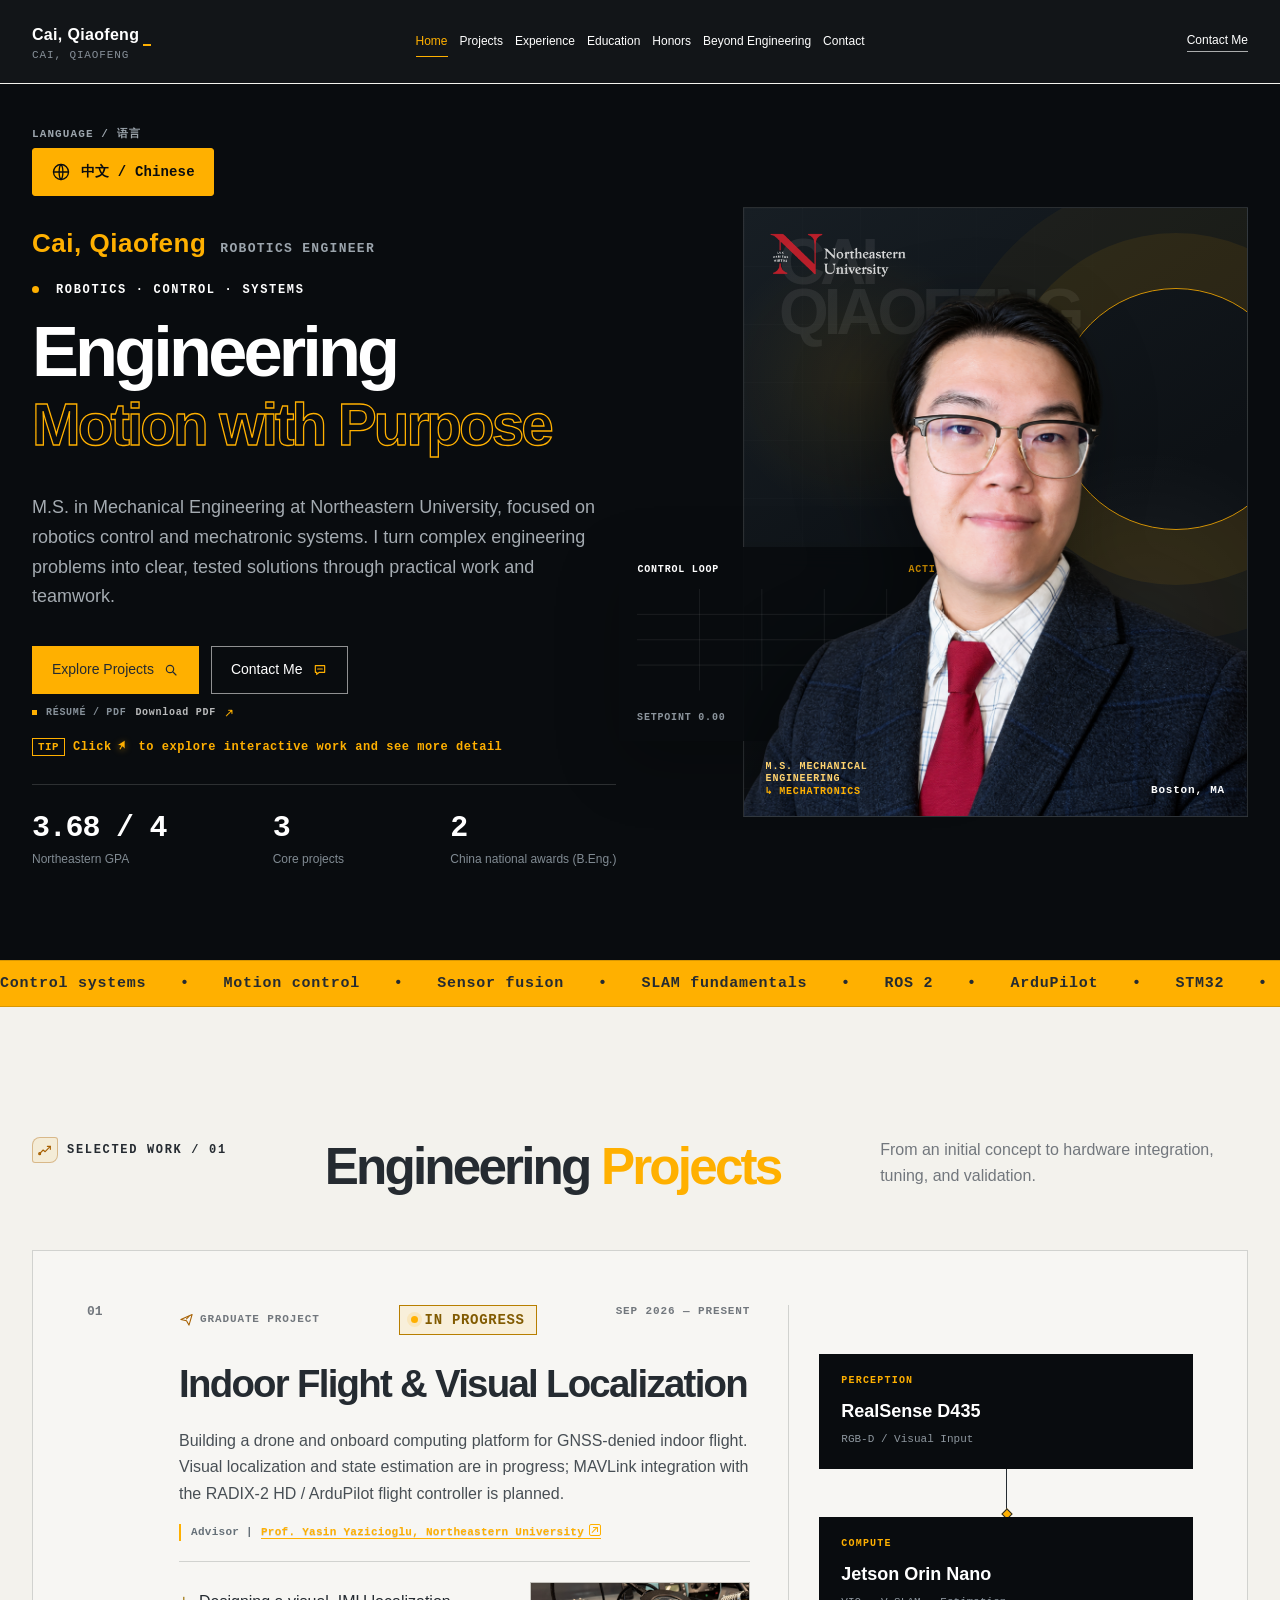
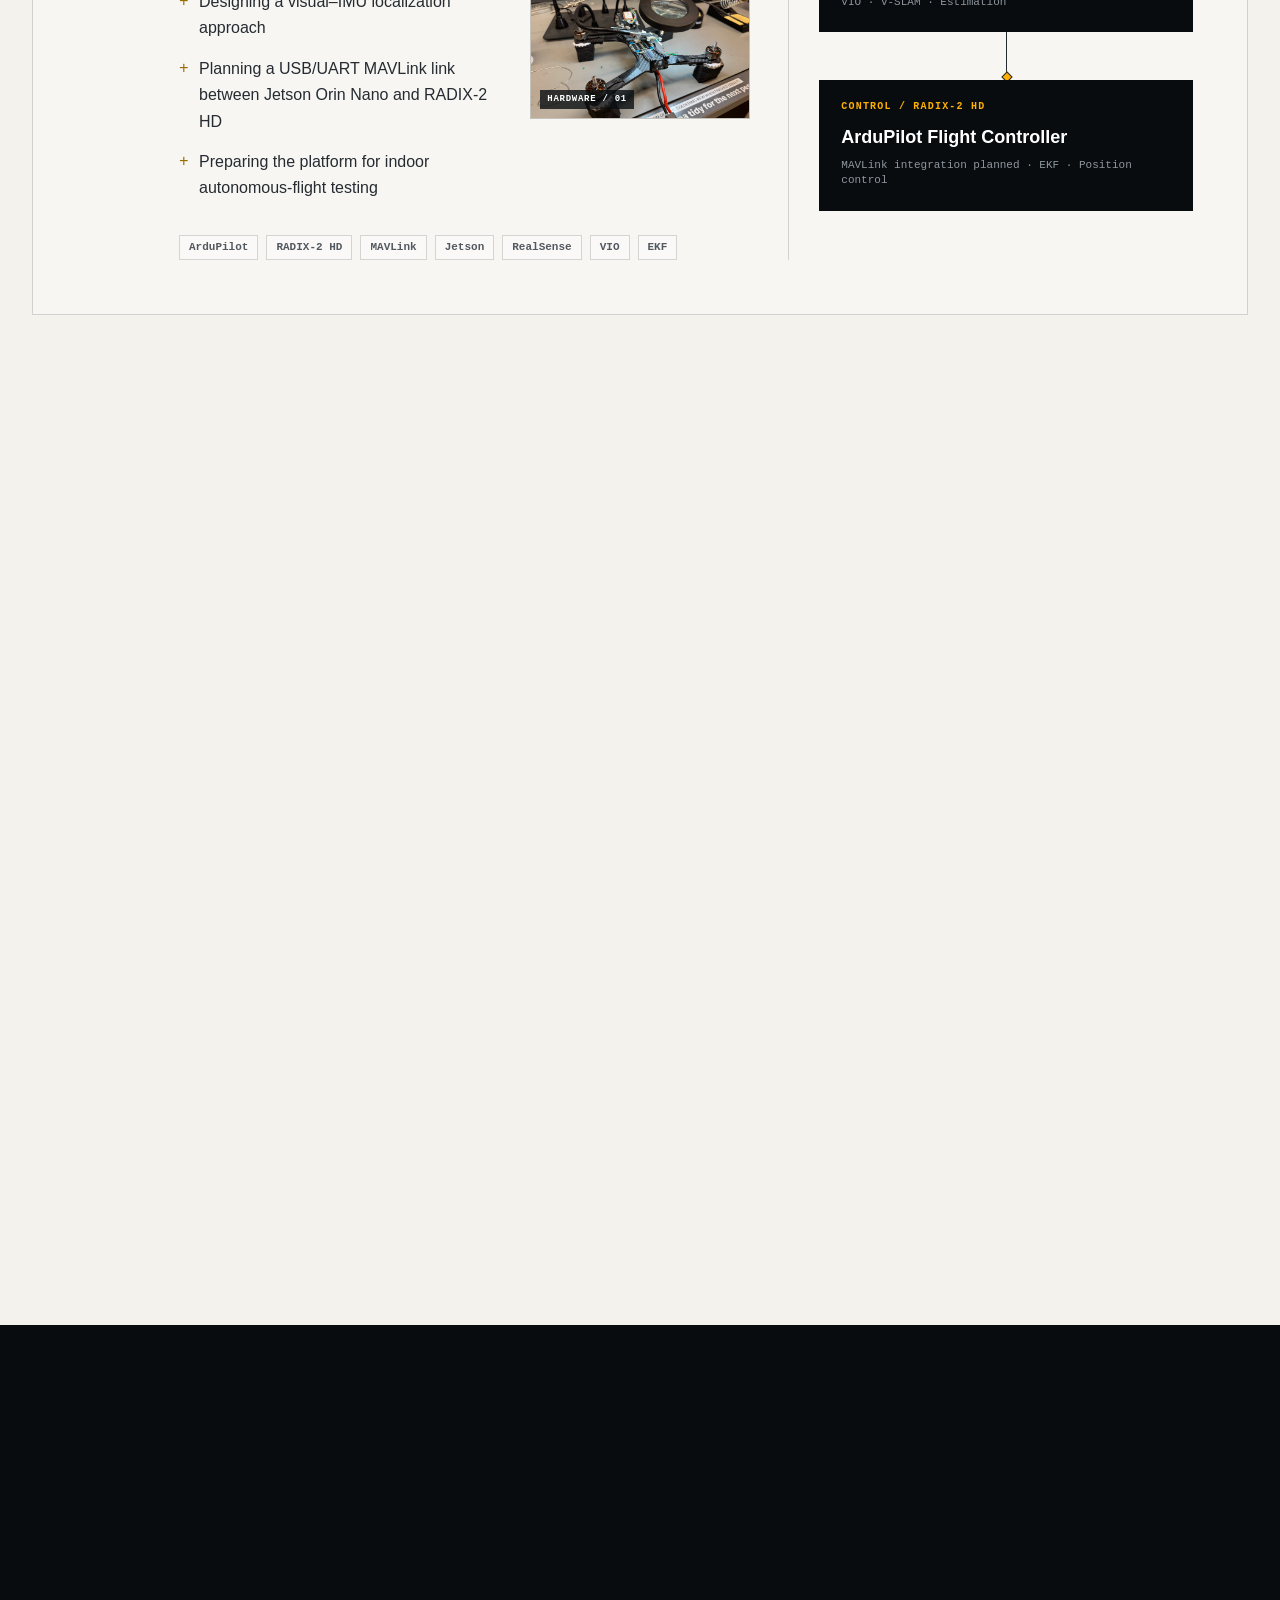
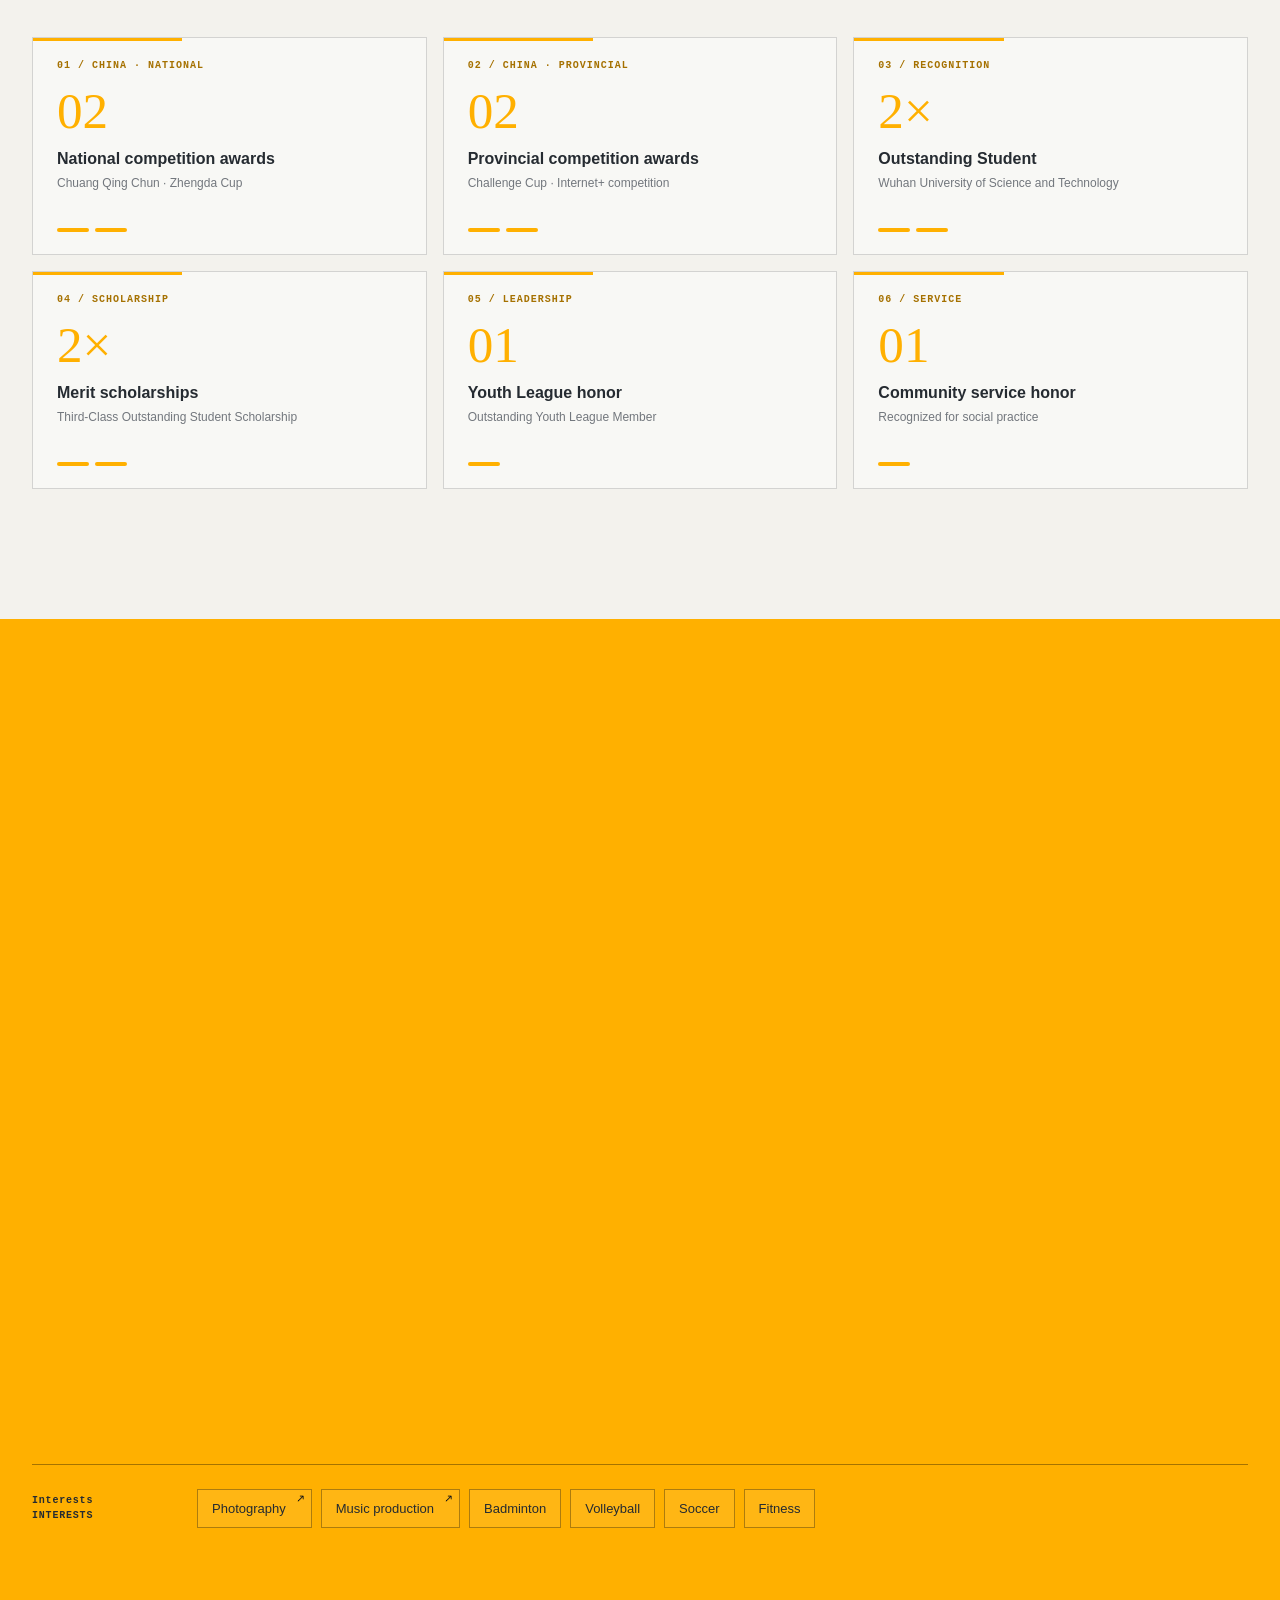
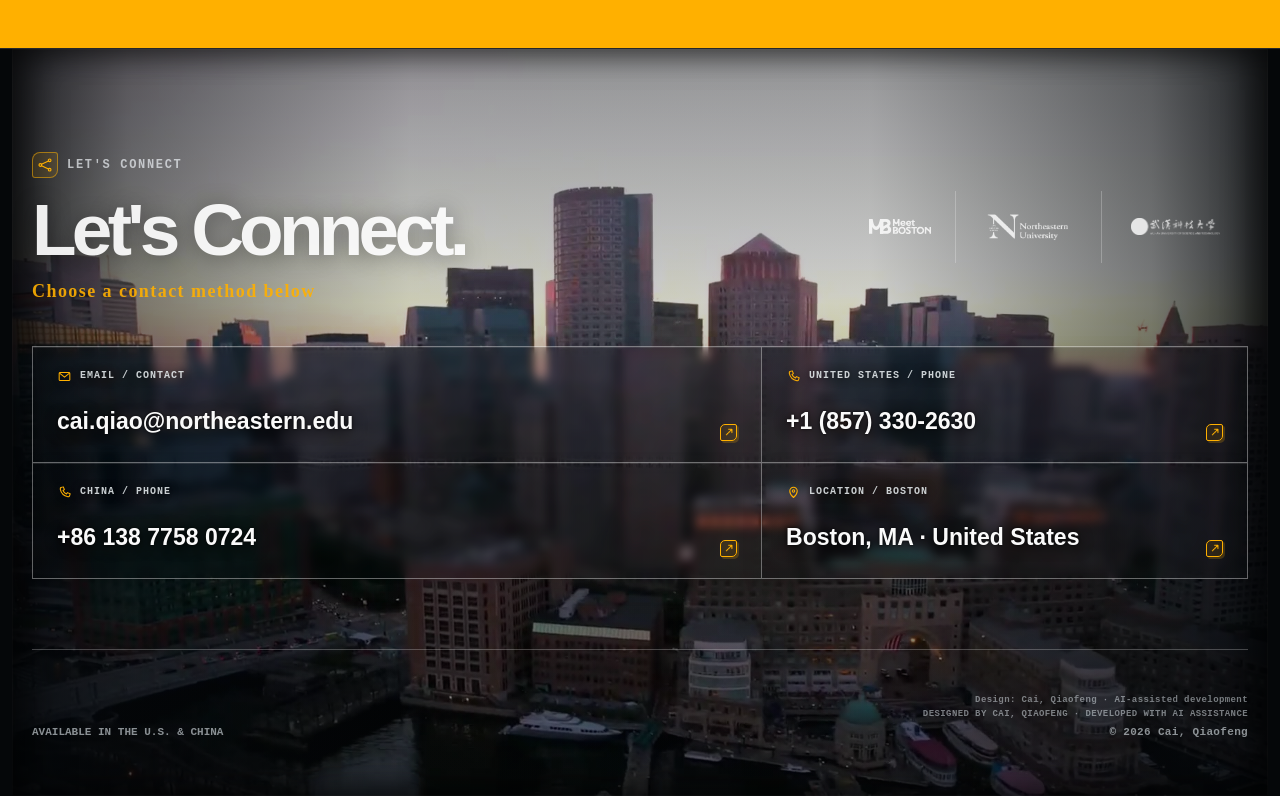
==== commit 9140e538: "Refine language switch with spring header handoff" ====
--- a/en.html
+++ b/en.html
@@ -8,7 +8,8 @@
 <meta content="Robotics and engineering portfolio by Cai, Qiaofeng, featuring control systems and embedded hardware." name="description"/>
 <title>Cai, Qiaofeng | Robotics Portfolio</title>
 <link href="data:image/svg+xml,%3Csvg xmlns='http://www.w3.org/2000/svg' viewBox='0 0 64 64'%3E%3Crect width='64' height='64' rx='14' fill='%230a0d10'/%3E%3Cpath d='M14 38h12l6-20 7 28 5-16h7' fill='none' stroke='%23ffb000' stroke-width='5' stroke-linecap='round' stroke-linejoin='round'/%3E%3C/svg%3E" rel="icon" type="image/svg+xml"/>
-<link href="styles.css?v=20261109-language-10" rel="stylesheet"/>
+<script>try{if(sessionStorage.getItem('portfolioLanguageArrival')===location.pathname){document.documentElement.classList.add('language-arriving');sessionStorage.removeItem('portfolioLanguageArrival')}}catch(e){}</script>
+<link href="styles.css?v=20261109-language-13" rel="stylesheet"/>
 </head>
 <body class="language-en">
 <div aria-hidden="true" class="scroll-meter"><span></span></div>
@@ -455,6 +456,6 @@
 <p class="ppt-dialog-hint">Grid view · Click any slide to enlarge</p>
 </div>
 </dialog>
-<script src="script.js?v=20261109-language-9"></script>
+<script src="script.js?v=20261109-language-13"></script>
 </body>
 </html>
--- a/styles.css
+++ b/styles.css
@@ -30,19 +30,31 @@
 body main { animation: language-enter .48s ease-out both; }
 body .topbar { animation: language-enter .48s ease-out both; }
 body.is-switching-language main { animation: none; }
-body.is-switching-language .hero-copy { animation: language-split-left .68s cubic-bezier(.4,0,.2,1) both !important; }
-body.is-switching-language .hero-visual { animation: language-split-right .68s cubic-bezier(.4,0,.2,1) both !important; }
-body.is-switching-language .topbar { animation: language-away .56s ease-in both; }
-body.is-switching-language main > section:not(.hero) { animation: language-away .56s ease-in both; }
-.language-transition { position: fixed; inset: 0; z-index: 1000; display: grid; place-items: center; padding: 24px; pointer-events: none; background: rgba(9,12,15,.97); animation: language-veil .7s ease both; }
-.language-transition-mark { display: flex; align-items: center; justify-content: center; gap: clamp(14px, 2vw, 28px); color: rgba(255,255,255,.86); font: 700 clamp(1.8rem, 5vw, 4.6rem)/1.2 Inter, "Noto Sans SC", sans-serif; letter-spacing: -.035em; text-align: center; animation: language-mark .52s .26s ease both; }
-.language-transition-mark svg { width: clamp(36px, 5vw, 72px); height: clamp(36px, 5vw, 72px); flex: 0 0 auto; fill: none; stroke: var(--accent); stroke-width: 1.4; stroke-linecap: round; }
+body.is-switching-language .hero-copy { animation: language-split-left 1.02s cubic-bezier(.4,0,.2,1) both !important; }
+body.is-switching-language .hero-visual { animation: language-split-right 1.02s cubic-bezier(.4,0,.2,1) both !important; }
+body.is-switching-language .topbar { z-index: 1001; animation: none; }
+body.is-switching-language main > section:not(.hero) { animation: language-away .82s ease-in both; }
+.language-transition { position: fixed; inset: 0; z-index: 1000; display: grid; place-items: center; padding: 24px; pointer-events: none; background: rgba(9,12,15,.90); animation: language-veil 1.18s ease both; }
+.language-transition-mark { display: flex; align-items: center; justify-content: center; max-width: calc(100vw - 48px); color: rgba(255,255,255,.84); font: 600 clamp(2rem, 8.5vw, 9rem)/1.1 Inter, "Noto Sans SC", sans-serif; letter-spacing: -.035em; text-align: center; white-space: nowrap; animation: language-mark 1.06s .18s ease-in-out both; }
+@media (max-width: 680px) { .language-transition-mark { font-size: clamp(1.75rem, 8vw, 3.3rem); } }
+html.language-arriving body main { animation: language-page-return 1.02s ease-out both; }
+html.language-arriving body .topbar:not(.language-header-old) { z-index: 1001; animation: language-header-spring 1.08s .18s cubic-bezier(.2,.75,.25,1) both; }
+html.language-arriving body .topbar.language-header-old { position: fixed; top: 0; left: 50%; z-index: 1002; margin: 0; pointer-events: none; animation: language-header-drop .82s .16s ease-in both; }
+html.language-arriving .hero .hero-copy { animation: language-return-left 1.08s cubic-bezier(.2,.7,.2,1) both !important; }
+html.language-arriving .hero .hero-visual { animation: language-return-right 1.08s .09s cubic-bezier(.2,.7,.2,1) both !important; }
+html.language-arriving body::after { content: ""; position: fixed; inset: 0; z-index: 999; pointer-events: none; background: var(--night); animation: language-arrival-veil .92s ease-out both; }
 @keyframes language-enter { from { opacity: 0; transform: translateY(6px); } to { opacity: 1; transform: none; } }
 @keyframes language-split-left { to { opacity: 0; transform: translateX(-6vw); } }
 @keyframes language-split-right { to { opacity: 0; transform: translateX(6vw); } }
 @keyframes language-away { to { opacity: 0; } }
-@keyframes language-veil { 0%, 36% { background: rgba(9,12,15,0); } 100% { background: rgba(9,12,15,.97); } }
-@keyframes language-mark { from { opacity: 0; transform: translateY(12px); } to { opacity: 1; transform: none; } }
+@keyframes language-veil { 0%, 18% { background: rgba(9,12,15,0); } 68% { background: rgba(9,12,15,.86); } 100% { background: rgba(9,12,15,.90); } }
+@keyframes language-mark { 0%, 100% { opacity: 0; transform: scale(.97); } 38%, 68% { opacity: .9; transform: scale(1); } }
+@keyframes language-page-return { from { opacity: 0; } to { opacity: 1; } }
+@keyframes language-return-left { from { opacity: 0; transform: translateX(-6vw); } to { opacity: 1; transform: none; } }
+@keyframes language-return-right { from { opacity: 0; transform: translateX(6vw); } to { opacity: 1; transform: none; } }
+@keyframes language-header-drop { from { opacity: 1; transform: translate(-50%, 0); } to { opacity: 0; transform: translate(-50%, 92px); } }
+@keyframes language-header-spring { 0% { opacity: 0; transform: translateY(-105%); } 58% { opacity: 1; transform: translateY(10px); } 76% { transform: translateY(-5px); } 90% { transform: translateY(2px); } 100% { opacity: 1; transform: none; } }
+@keyframes language-arrival-veil { from { opacity: .92; } to { opacity: 0; } }
 img, video { display: block; max-width: 100%; }
 a { color: inherit; text-decoration: none; }
 button { font: inherit; }
@@ -79,10 +91,10 @@
 .topbar nav a.is-active { color: var(--accent); }
 .topbar nav a.is-active::after { right: 0; }
 .contact-link { justify-self: end; font-size: 14px; border-bottom: 1px solid rgba(255,255,255,.65); }
-.language-choice { display: inline-flex; align-items: center; flex-wrap: wrap; gap: 12px; margin-bottom: 28px; }
+.language-choice { position: relative; display: flex; flex-direction: column; align-items: flex-start; flex-wrap: nowrap; gap: 7px; height: 40px; margin-bottom: 28px; transform: translateY(-26px); }
 .language-choice-label { color: #9ca5ad; font: 700 11px/1.2 monospace; letter-spacing: .1em; white-space: nowrap; }
-.lang-switch { display: inline-flex; align-items: center; justify-content: center; gap: 9px; min-height: 40px; padding: 8px 14px; border: 1px solid var(--accent); border-radius: 3px; color: var(--night); background: var(--accent); font: 700 13px/1.2 monospace; letter-spacing: .01em; white-space: nowrap; transition: color .2s, background .2s, transform .2s; }
-.lang-switch svg { width: 17px; height: 17px; fill: none; stroke: currentColor; stroke-width: 1.6; stroke-linecap: round; }
+.lang-switch { display: inline-flex; align-items: center; justify-content: center; gap: 10px; min-height: 48px; padding: 10px 18px; border: 1px solid var(--accent); border-radius: 3px; color: var(--night); background: var(--accent); font: 700 14px/1.2 monospace; letter-spacing: .01em; white-space: nowrap; transition: color .2s, background .2s, transform .2s; }
+.lang-switch svg { width: 20px; height: 20px; fill: none; stroke: currentColor; stroke-width: 1.6; stroke-linecap: round; }
 .lang-switch:hover, .lang-switch:focus-visible { color: var(--accent); background: transparent; transform: translateY(-2px); }
 .language-en .topbar { gap: 14px; }
 .language-en .topbar nav { gap: 12px; font-size: 12px; }
@@ -650,9 +662,10 @@
   .topbar { min-height: 88px; }
   .contact-link { font-size: 12px; }
   .topbar .contact-link { display: none; }
-  .language-choice { gap: 9px; margin-bottom: 24px; }
+  .language-choice { height: 38px; gap: 6px; margin-bottom: 24px; transform: translateY(-22px); }
   .language-choice-label { font-size: 10px; }
-  .lang-switch { min-height: 38px; padding: 7px 11px; font-size: 12px; }
+  .lang-switch { min-height: 44px; padding: 9px 14px; font-size: 13px; }
+  .lang-switch svg { width: 18px; height: 18px; }
   .language-en .hero h1 { font-size: clamp(2.4rem, 10.5vw, 3.7rem); line-height: 1.03; letter-spacing: -.06em; }
   .language-en .hero h1 em { white-space: normal; font-size: .83em; }
   .language-en .section-heading h2 { font-size: clamp(2.3rem, 9vw, 3.6rem); }
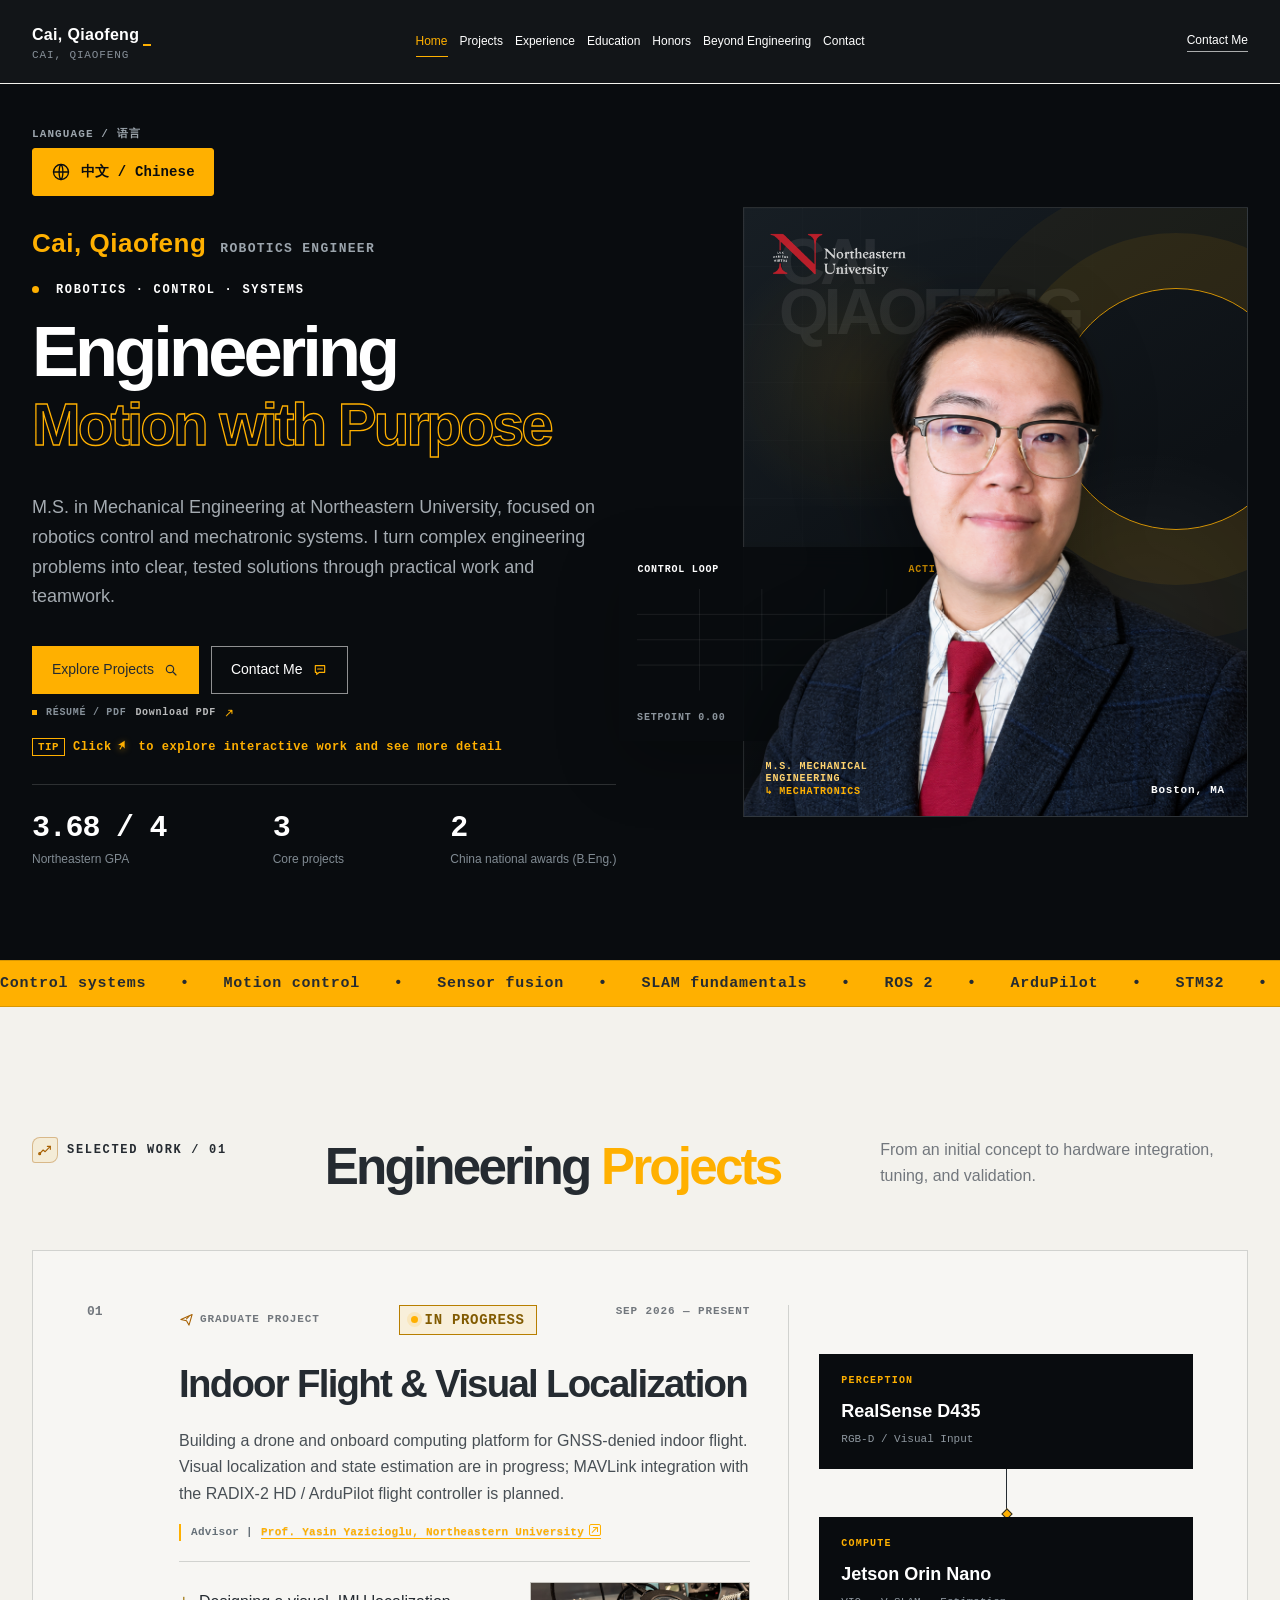
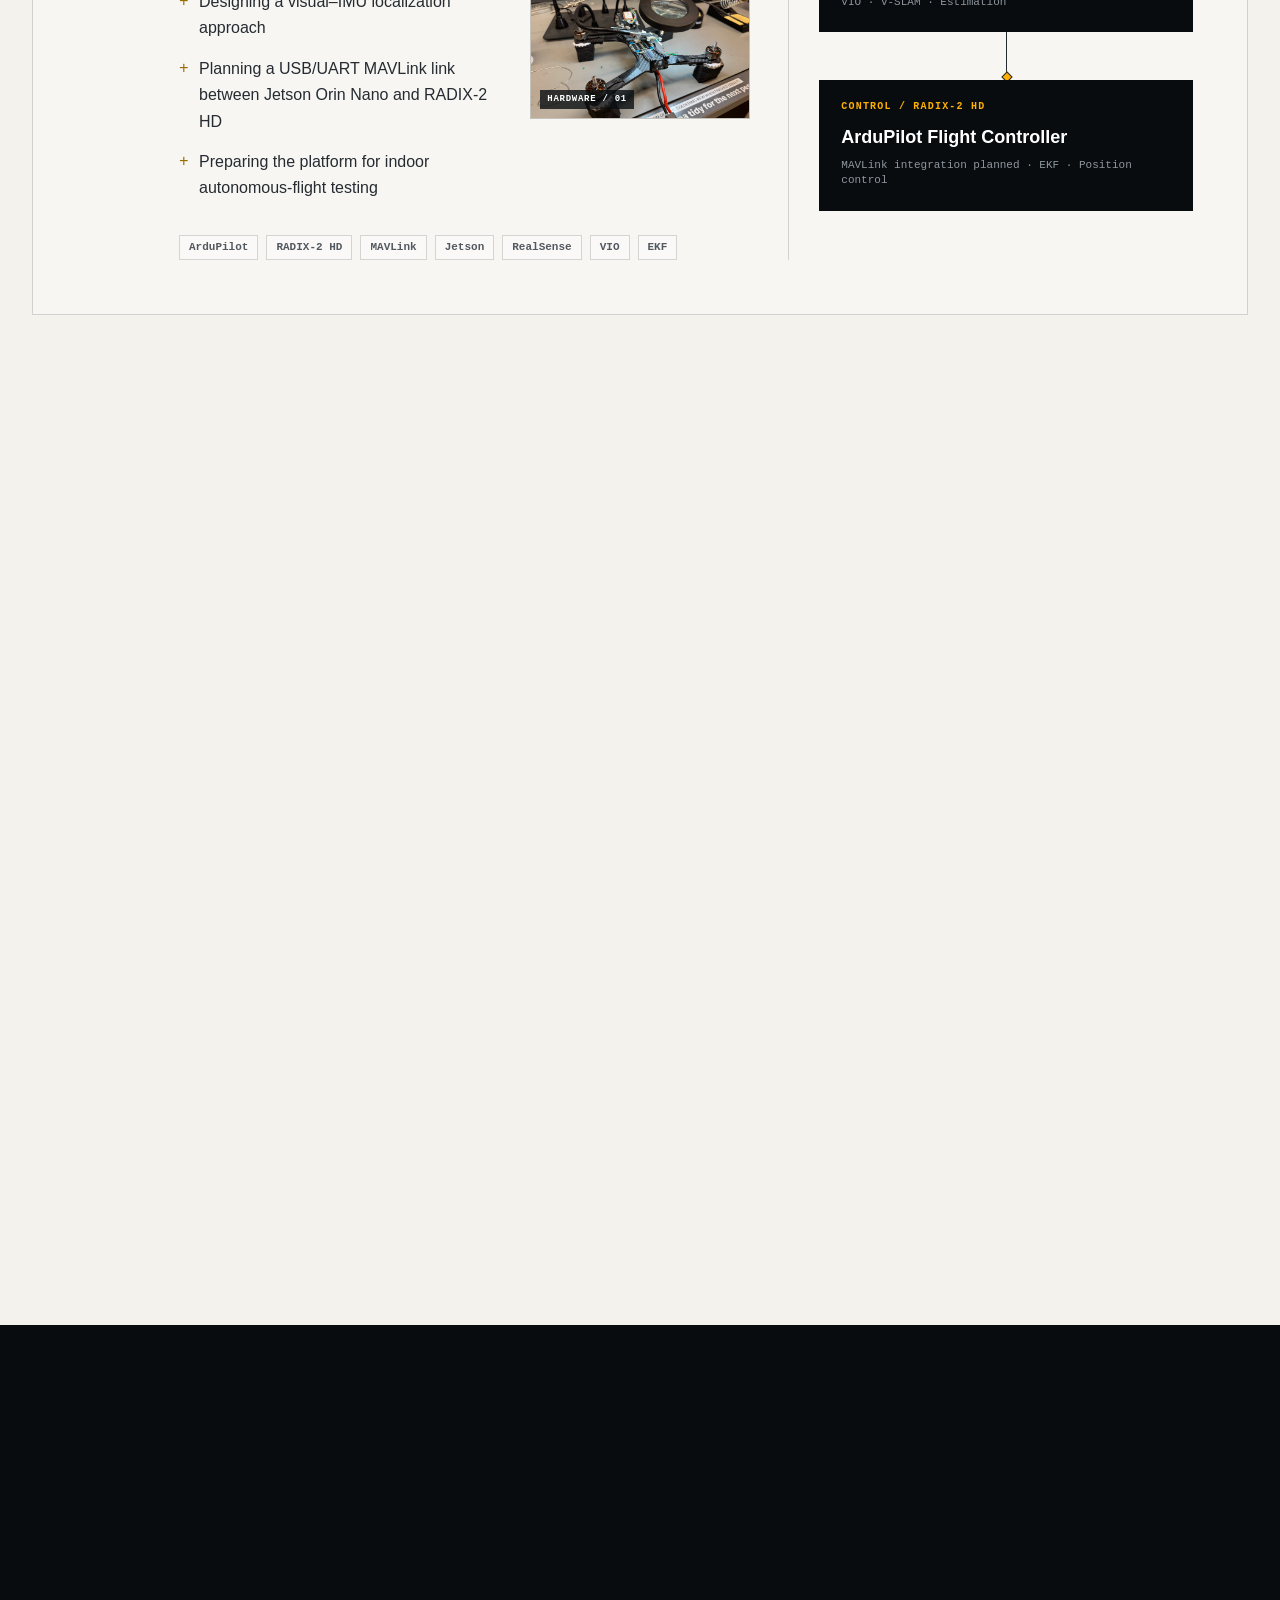
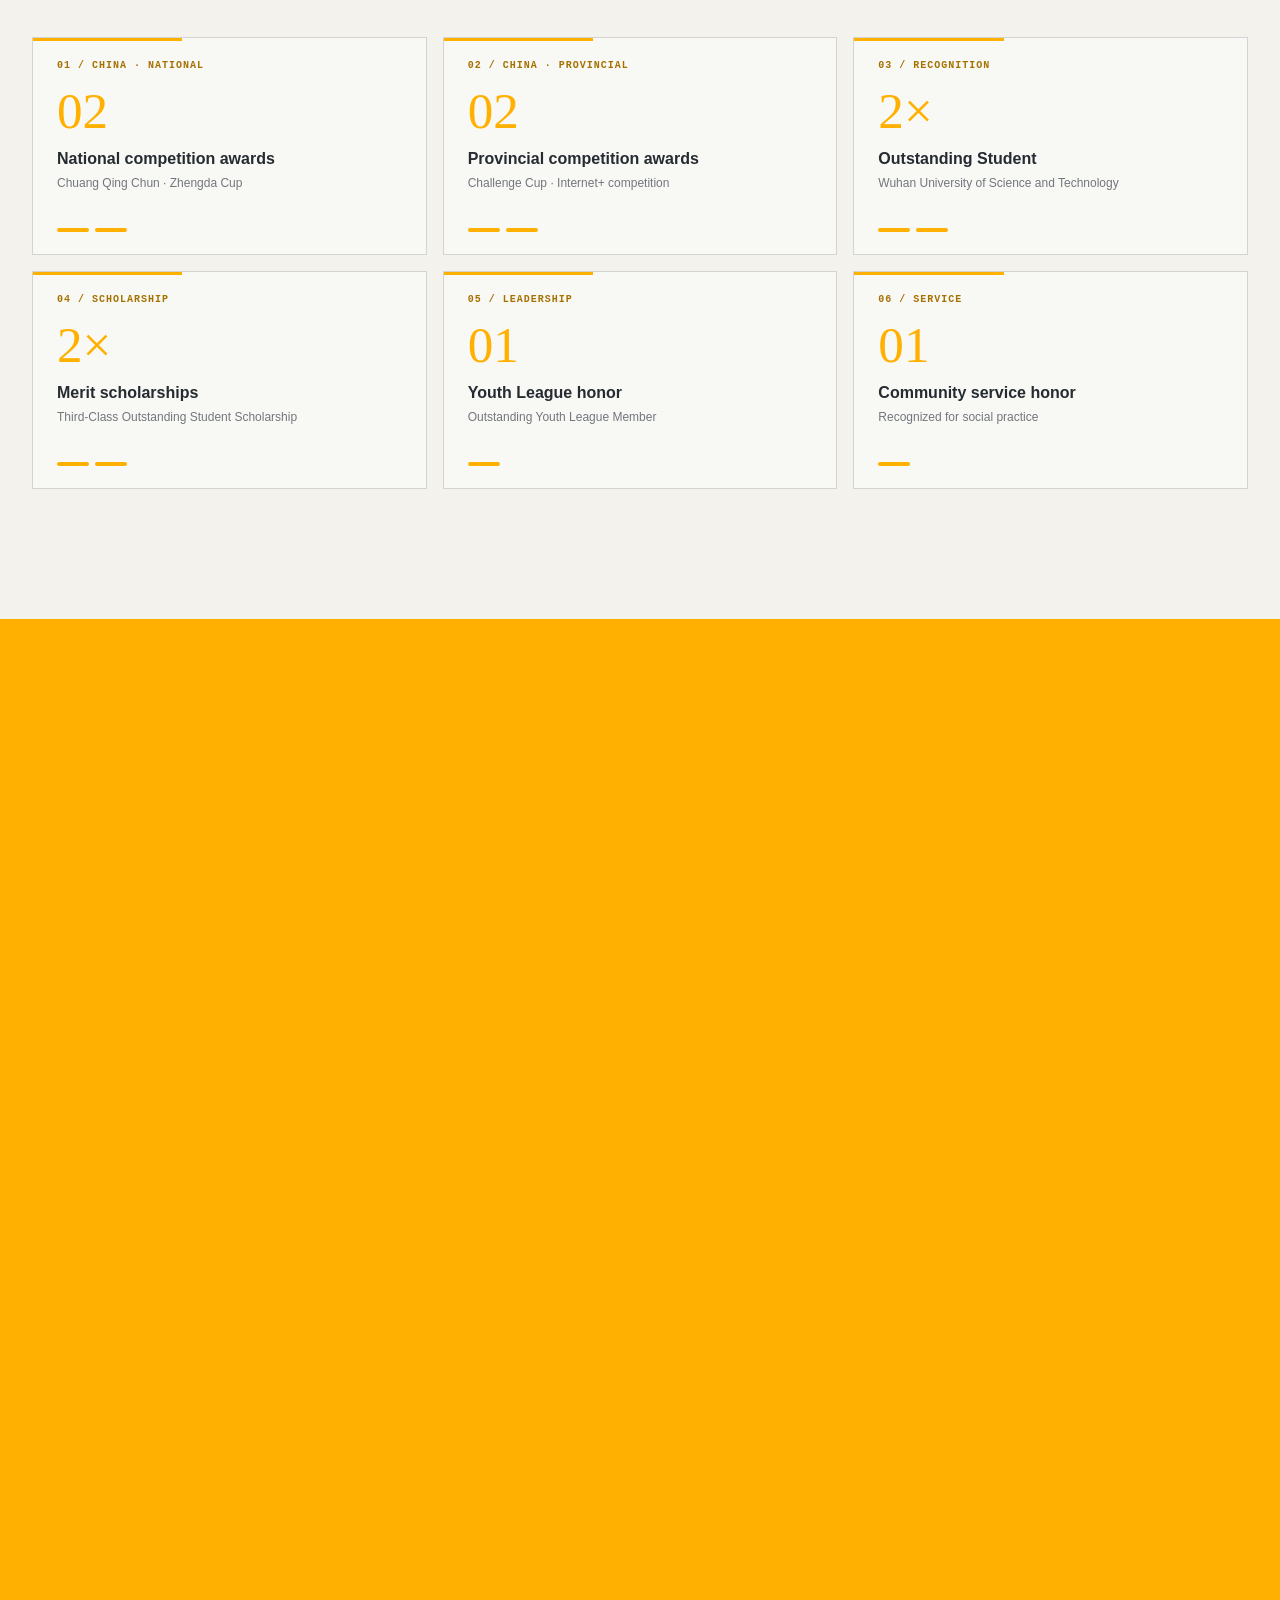
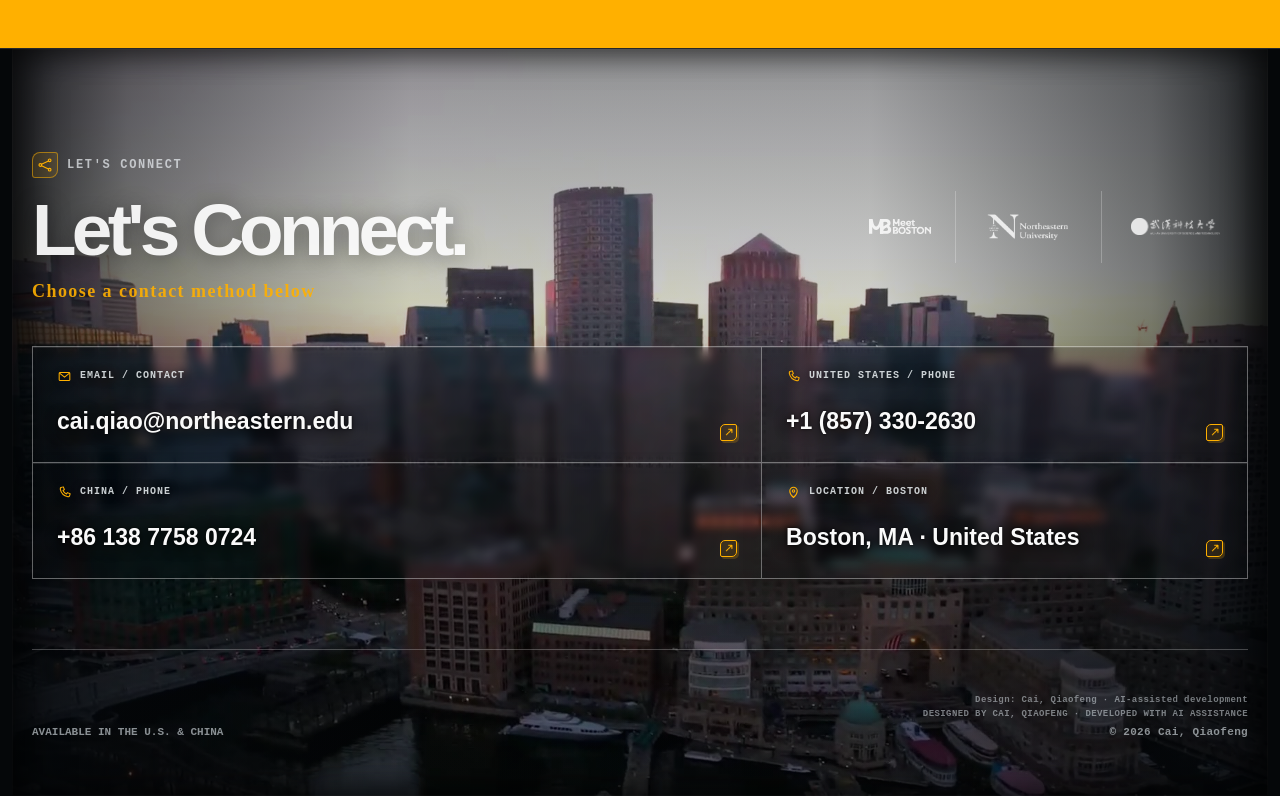
==== commit 0e2e9ba4: "Roll header labels left to right without moving rule" ====
--- a/en.html
+++ b/en.html
@@ -9,7 +9,7 @@
 <title>Cai, Qiaofeng | Robotics Portfolio</title>
 <link href="data:image/svg+xml,%3Csvg xmlns='http://www.w3.org/2000/svg' viewBox='0 0 64 64'%3E%3Crect width='64' height='64' rx='14' fill='%230a0d10'/%3E%3Cpath d='M14 38h12l6-20 7 28 5-16h7' fill='none' stroke='%23ffb000' stroke-width='5' stroke-linecap='round' stroke-linejoin='round'/%3E%3C/svg%3E" rel="icon" type="image/svg+xml"/>
 <script>try{if(sessionStorage.getItem('portfolioLanguageArrival')===location.pathname){document.documentElement.classList.add('language-arriving');sessionStorage.removeItem('portfolioLanguageArrival')}}catch(e){}</script>
-<link href="styles.css?v=20261109-language-13" rel="stylesheet"/>
+<link href="styles.css?v=20261109-language-14" rel="stylesheet"/>
 </head>
 <body class="language-en">
 <div aria-hidden="true" class="scroll-meter"><span></span></div>
--- a/styles.css
+++ b/styles.css
@@ -38,8 +38,24 @@
 .language-transition-mark { display: flex; align-items: center; justify-content: center; max-width: calc(100vw - 48px); color: rgba(255,255,255,.84); font: 600 clamp(2rem, 8.5vw, 9rem)/1.1 Inter, "Noto Sans SC", sans-serif; letter-spacing: -.035em; text-align: center; white-space: nowrap; animation: language-mark 1.06s .18s ease-in-out both; }
 @media (max-width: 680px) { .language-transition-mark { font-size: clamp(1.75rem, 8vw, 3.3rem); } }
 html.language-arriving body main { animation: language-page-return 1.02s ease-out both; }
-html.language-arriving body .topbar:not(.language-header-old) { z-index: 1001; animation: language-header-spring 1.08s .18s cubic-bezier(.2,.75,.25,1) both; }
-html.language-arriving body .topbar.language-header-old { position: fixed; top: 0; left: 50%; z-index: 1002; margin: 0; pointer-events: none; animation: language-header-drop .82s .16s ease-in both; }
+html.language-arriving body .topbar:not(.language-header-old) { z-index: 1001; animation: none; }
+html.language-arriving body .topbar.language-header-old { position: fixed; top: 0; left: 50%; z-index: 1002; margin: 0; border-bottom-color: transparent; pointer-events: none; animation: none; transform: translateX(-50%); }
+html.language-arriving .topbar.language-header-old::before { display: none; }
+html.language-arriving .topbar .brand { --slot-delay: 0s; }
+html.language-arriving .topbar nav a:nth-child(1) { --slot-delay: .08s; }
+html.language-arriving .topbar nav a:nth-child(2) { --slot-delay: .16s; }
+html.language-arriving .topbar nav a:nth-child(3) { --slot-delay: .24s; }
+html.language-arriving .topbar nav a:nth-child(4) { --slot-delay: .32s; }
+html.language-arriving .topbar nav a:nth-child(5) { --slot-delay: .40s; }
+html.language-arriving .topbar nav a:nth-child(6) { --slot-delay: .48s; }
+html.language-arriving .topbar nav a:nth-child(7) { --slot-delay: .56s; }
+html.language-arriving .topbar .contact-link { --slot-delay: .64s; }
+html.language-arriving .topbar.language-header-old .brand,
+html.language-arriving .topbar.language-header-old nav a,
+html.language-arriving .topbar.language-header-old .contact-link { animation: language-slot-out .46s var(--slot-delay) ease-in both; }
+html.language-arriving .topbar:not(.language-header-old) .brand,
+html.language-arriving .topbar:not(.language-header-old) nav a,
+html.language-arriving .topbar:not(.language-header-old) .contact-link { animation: language-slot-in .78s calc(.23s + var(--slot-delay)) cubic-bezier(.2,.75,.25,1) both; }
 html.language-arriving .hero .hero-copy { animation: language-return-left 1.08s cubic-bezier(.2,.7,.2,1) both !important; }
 html.language-arriving .hero .hero-visual { animation: language-return-right 1.08s .09s cubic-bezier(.2,.7,.2,1) both !important; }
 html.language-arriving body::after { content: ""; position: fixed; inset: 0; z-index: 999; pointer-events: none; background: var(--night); animation: language-arrival-veil .92s ease-out both; }
@@ -52,8 +68,8 @@
 @keyframes language-page-return { from { opacity: 0; } to { opacity: 1; } }
 @keyframes language-return-left { from { opacity: 0; transform: translateX(-6vw); } to { opacity: 1; transform: none; } }
 @keyframes language-return-right { from { opacity: 0; transform: translateX(6vw); } to { opacity: 1; transform: none; } }
-@keyframes language-header-drop { from { opacity: 1; transform: translate(-50%, 0); } to { opacity: 0; transform: translate(-50%, 92px); } }
-@keyframes language-header-spring { 0% { opacity: 0; transform: translateY(-105%); } 58% { opacity: 1; transform: translateY(10px); } 76% { transform: translateY(-5px); } 90% { transform: translateY(2px); } 100% { opacity: 1; transform: none; } }
+@keyframes language-slot-out { from { opacity: 1; transform: none; } to { opacity: 0; transform: translateY(28px); } }
+@keyframes language-slot-in { 0% { opacity: 0; transform: translateY(-32px); } 58% { opacity: 1; transform: translateY(6px); } 78% { transform: translateY(-3px); } 100% { opacity: 1; transform: none; } }
 @keyframes language-arrival-veil { from { opacity: .92; } to { opacity: 0; } }
 img, video { display: block; max-width: 100%; }
 a { color: inherit; text-decoration: none; }
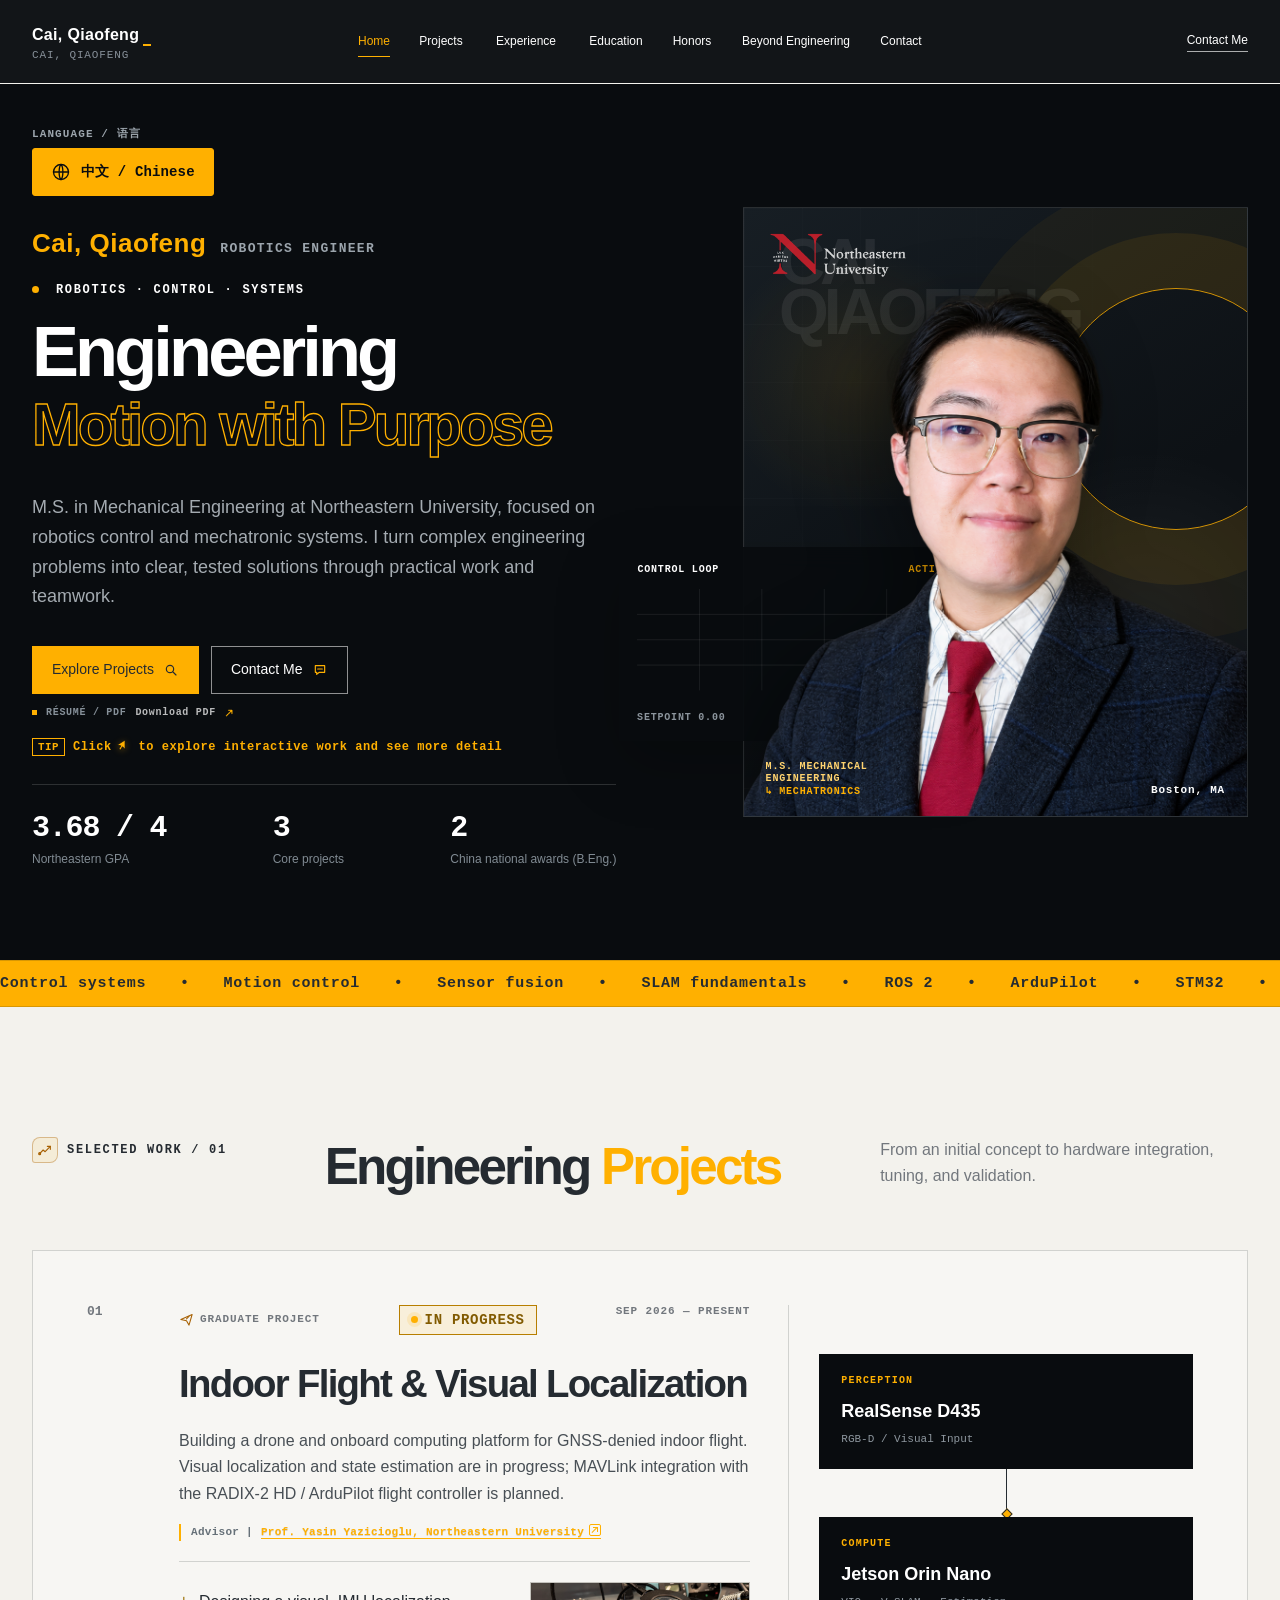
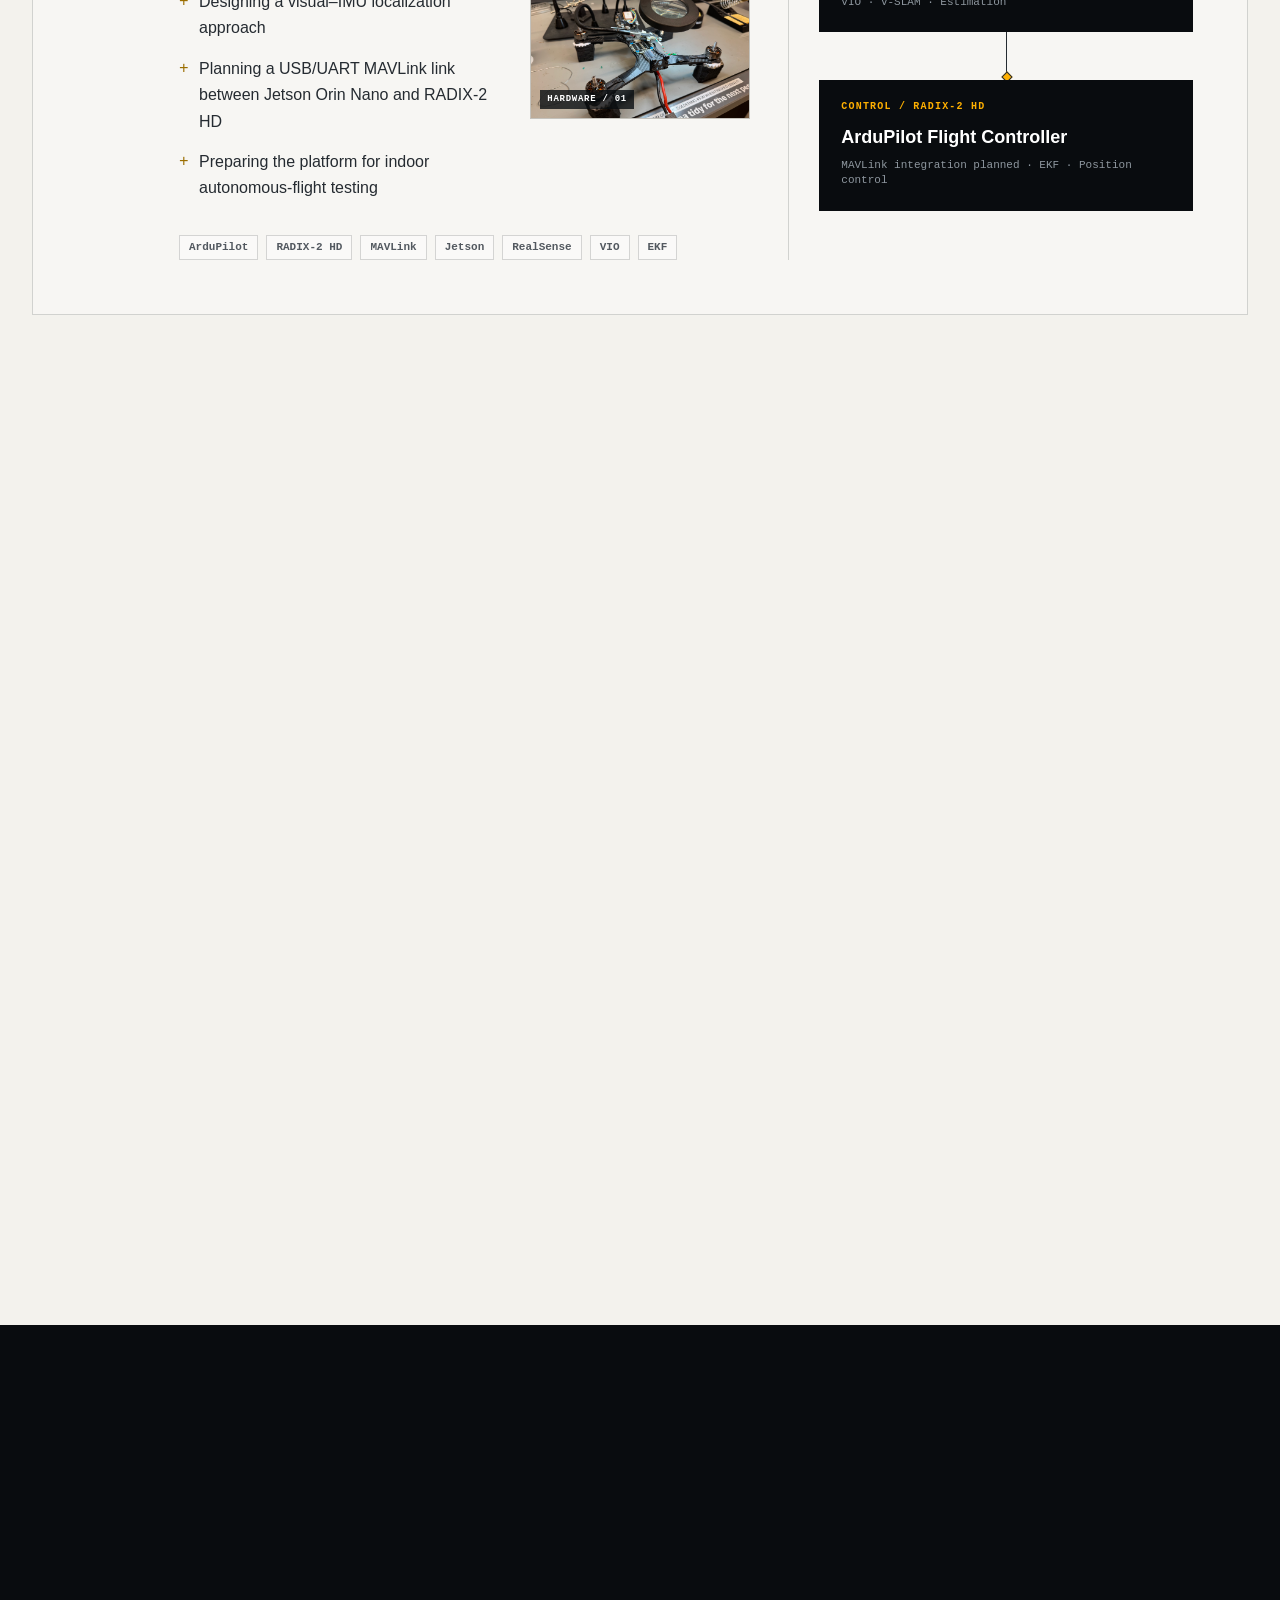
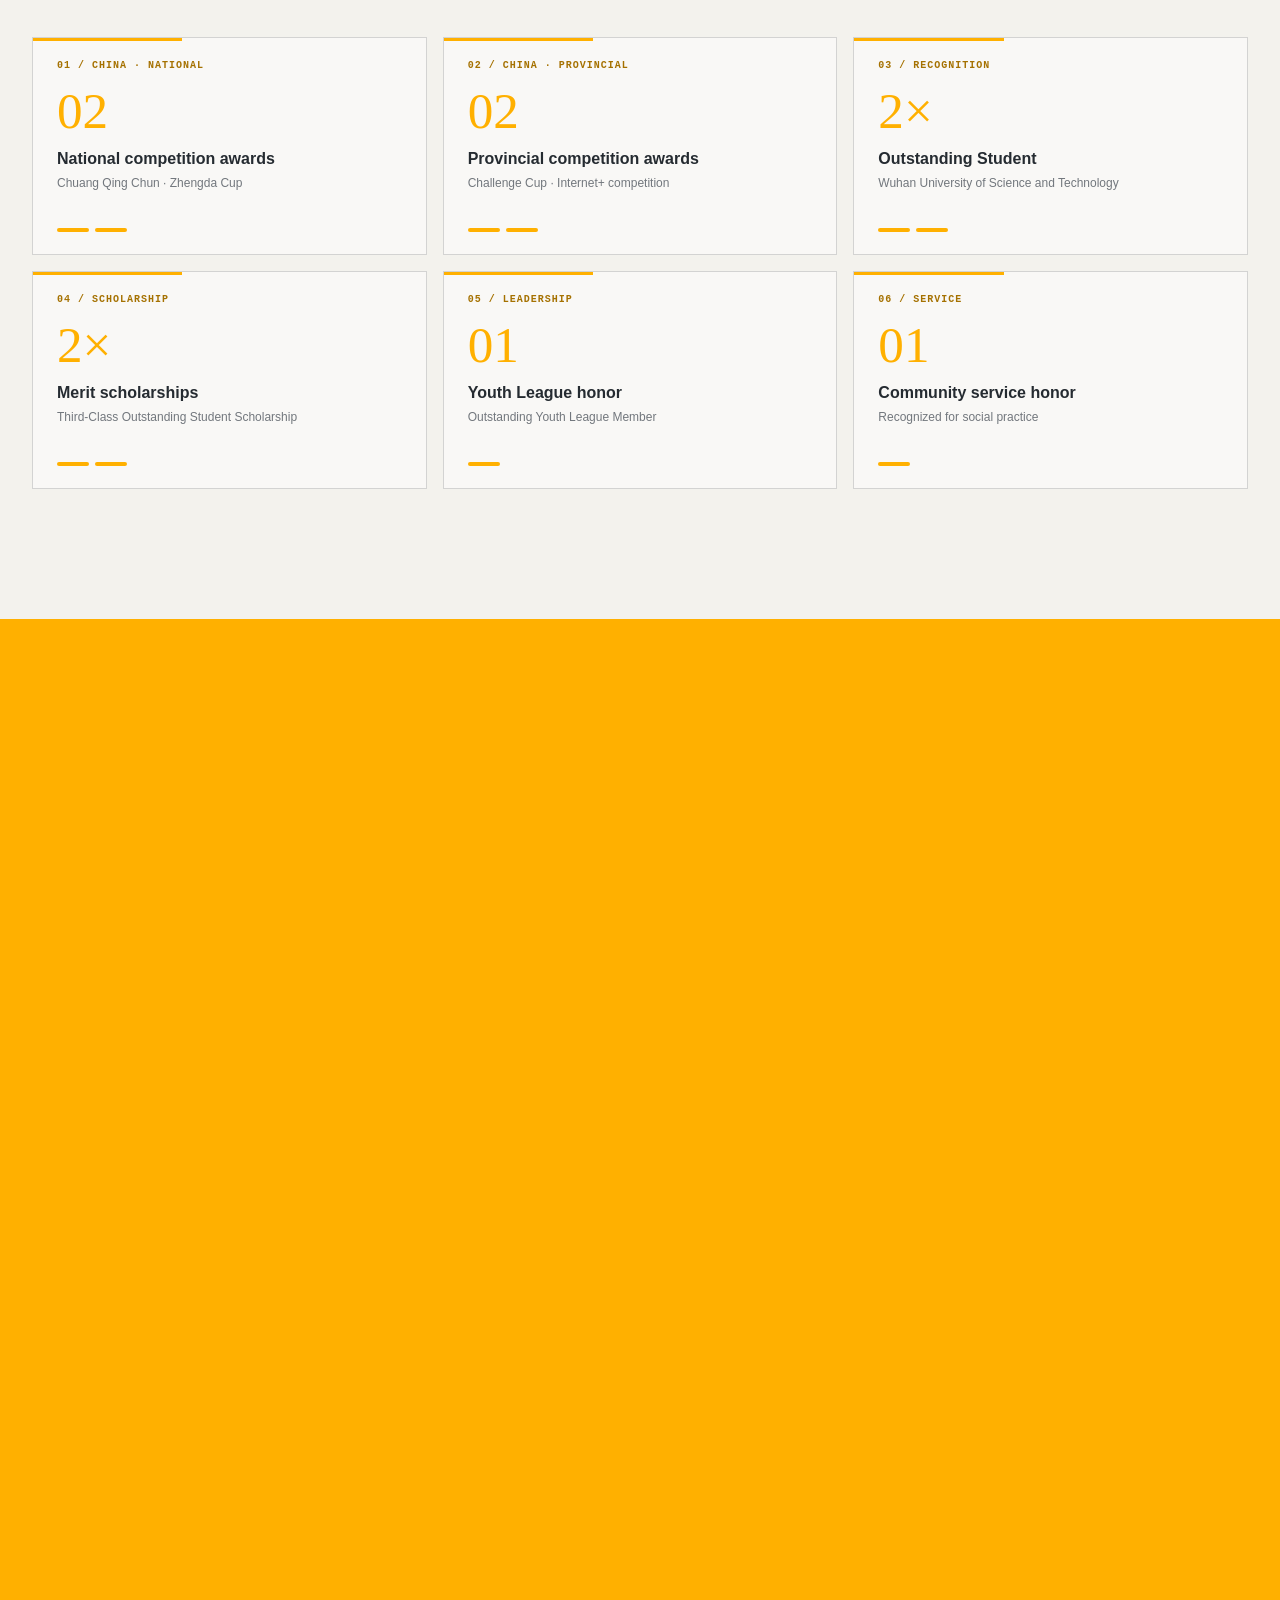
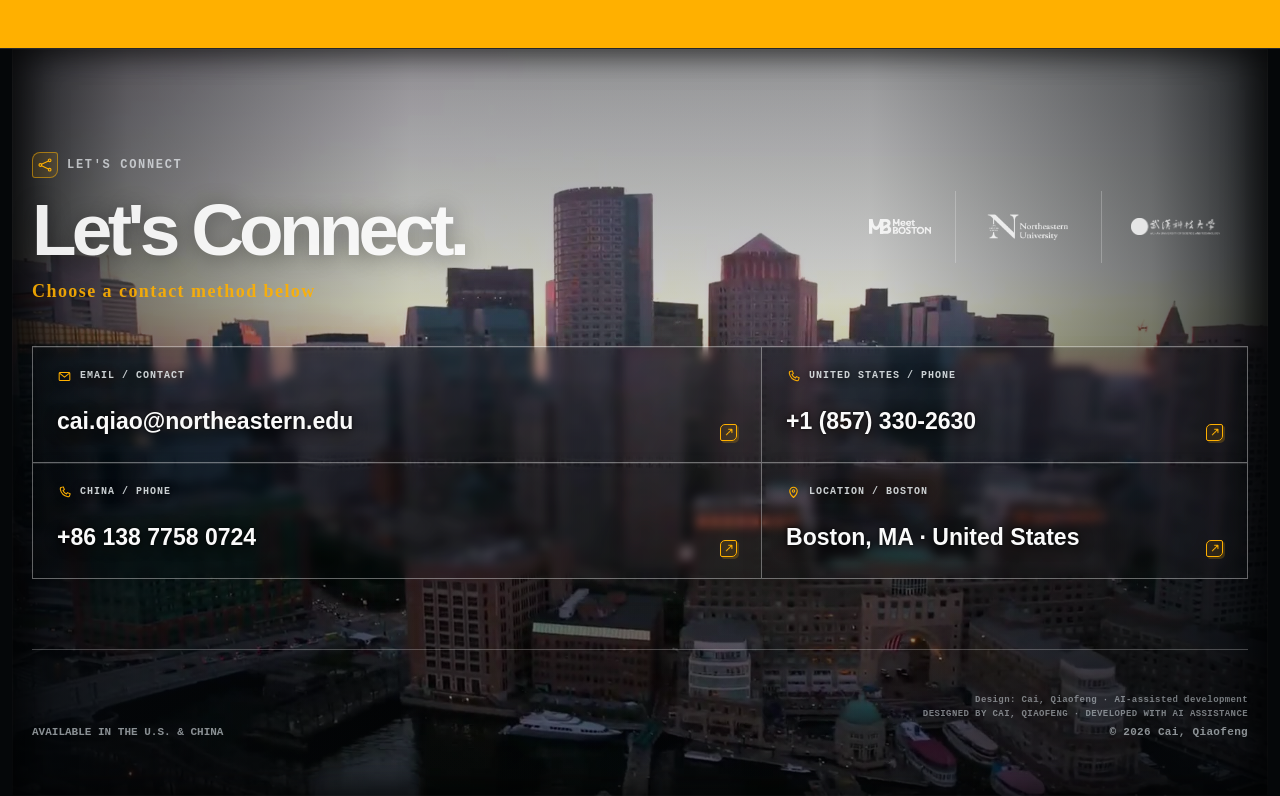
==== commit 37cea64a: "Fix bilingual transition flash and align navigation slots" ====
--- a/en.html
+++ b/en.html
@@ -9,7 +9,7 @@
 <title>Cai, Qiaofeng | Robotics Portfolio</title>
 <link href="data:image/svg+xml,%3Csvg xmlns='http://www.w3.org/2000/svg' viewBox='0 0 64 64'%3E%3Crect width='64' height='64' rx='14' fill='%230a0d10'/%3E%3Cpath d='M14 38h12l6-20 7 28 5-16h7' fill='none' stroke='%23ffb000' stroke-width='5' stroke-linecap='round' stroke-linejoin='round'/%3E%3C/svg%3E" rel="icon" type="image/svg+xml"/>
 <script>try{if(sessionStorage.getItem('portfolioLanguageArrival')===location.pathname){document.documentElement.classList.add('language-arriving');sessionStorage.removeItem('portfolioLanguageArrival')}}catch(e){}</script>
-<link href="styles.css?v=20261109-language-14" rel="stylesheet"/>
+<link href="styles.css?v=20261110-language-15" rel="stylesheet"/>
 </head>
 <body class="language-en">
 <div aria-hidden="true" class="scroll-meter"><span></span></div>
@@ -456,6 +456,6 @@
 <p class="ppt-dialog-hint">Grid view · Click any slide to enlarge</p>
 </div>
 </dialog>
-<script src="script.js?v=20261109-language-13"></script>
+<script src="script.js?v=20261110-language-16"></script>
 </body>
 </html>
--- a/styles.css
+++ b/styles.css
@@ -27,8 +27,7 @@
   overflow-x: clip;
   overscroll-behavior-x: none;
 }
-body main { animation: language-enter .48s ease-out both; }
-body .topbar { animation: language-enter .48s ease-out both; }
+body main, body .topbar { animation: none; }
 body.is-switching-language main { animation: none; }
 body.is-switching-language .hero-copy { animation: language-split-left 1.02s cubic-bezier(.4,0,.2,1) both !important; }
 body.is-switching-language .hero-visual { animation: language-split-right 1.02s cubic-bezier(.4,0,.2,1) both !important; }
@@ -59,7 +58,8 @@
 html.language-arriving .hero .hero-copy { animation: language-return-left 1.08s cubic-bezier(.2,.7,.2,1) both !important; }
 html.language-arriving .hero .hero-visual { animation: language-return-right 1.08s .09s cubic-bezier(.2,.7,.2,1) both !important; }
 html.language-arriving body::after { content: ""; position: fixed; inset: 0; z-index: 999; pointer-events: none; background: var(--night); animation: language-arrival-veil .92s ease-out both; }
-@keyframes language-enter { from { opacity: 0; transform: translateY(6px); } to { opacity: 1; transform: none; } }
+html.language-arrived body main { opacity: 1; transform: none; }
+html.language-arrived .hero .reveal { animation: none !important; opacity: 1; transform: none; }
 @keyframes language-split-left { to { opacity: 0; transform: translateX(-6vw); } }
 @keyframes language-split-right { to { opacity: 0; transform: translateX(6vw); } }
 @keyframes language-away { to { opacity: 0; } }
@@ -100,8 +100,8 @@
 .brand-name::after { content: ""; position: absolute; right: 0; bottom: 3px; width: 8px; height: 2px; background: var(--accent); }
 .brand i { display: block; color: #879099; font: 500 11px/1.1 monospace; text-transform: uppercase; letter-spacing: .08em; }
 .brand small { display: block; margin-top: 4px; color: #6f7880; font: 400 8px/1.1 sans-serif; letter-spacing: .04em; }
-.topbar nav { display: flex; gap: 20px; font-size: 13px; white-space: nowrap; }
-.topbar nav a { position: relative; }
+.topbar nav { display: grid; grid-template-columns: 52px 70px 88px 80px 60px 136px 62px; gap: 6px; align-items: center; font-size: 13px; white-space: nowrap; }
+.topbar nav a { position: relative; justify-self: center; }
 .topbar nav a::after { content: ""; position: absolute; left: 0; right: 100%; bottom: -6px; height: 1px; background: var(--accent); transition: right .25s; }
 .topbar nav a:hover::after { right: 0; }
 .topbar nav a.is-active { color: var(--accent); }
@@ -112,8 +112,8 @@
 .lang-switch { display: inline-flex; align-items: center; justify-content: center; gap: 10px; min-height: 48px; padding: 10px 18px; border: 1px solid var(--accent); border-radius: 3px; color: var(--night); background: var(--accent); font: 700 14px/1.2 monospace; letter-spacing: .01em; white-space: nowrap; transition: color .2s, background .2s, transform .2s; }
 .lang-switch svg { width: 20px; height: 20px; fill: none; stroke: currentColor; stroke-width: 1.6; stroke-linecap: round; }
 .lang-switch:hover, .lang-switch:focus-visible { color: var(--accent); background: transparent; transform: translateY(-2px); }
-.language-en .topbar { gap: 14px; }
-.language-en .topbar nav { gap: 12px; font-size: 12px; }
+.language-en .topbar { gap: 28px; }
+.language-en .topbar nav { gap: 6px; font-size: 12px; }
 .language-en .topbar .contact-link { font-size: 12px; }
 .language-en .hero h1 { font-size: clamp(3.1rem, 5.5vw, 4.9rem); line-height: .98; letter-spacing: -.055em; }
 .language-en .hero h1 em { font-size: .83em; letter-spacing: -.05em; }
@@ -641,8 +641,8 @@
   .section-shell, .topbar { width: min(100% - 36px, var(--max)); }
   .topbar { height: auto; min-height: 84px; grid-template-columns: 1fr auto; grid-template-areas: "brand contact" "nav nav"; padding: 10px 0 9px; row-gap: 8px; }
   .topbar .brand { grid-area: brand; }
-  .topbar nav { grid-area: nav; display: flex; width: 100%; overflow-x: auto; gap: 22px; padding: 5px 0 4px; scrollbar-width: none; }
-  .language-en .topbar nav { gap: 22px; font-size: 13px; }
+  .topbar nav { grid-area: nav; display: grid; width: 100%; overflow-x: auto; gap: 6px; padding: 5px 0 4px; scrollbar-width: none; }
+  .language-en .topbar nav { gap: 6px; font-size: 13px; }
   .topbar nav::-webkit-scrollbar { display: none; }
   .topbar .contact-link { grid-area: contact; }
   .hero { grid-template-columns: 1fr; padding-top: 58px; }
